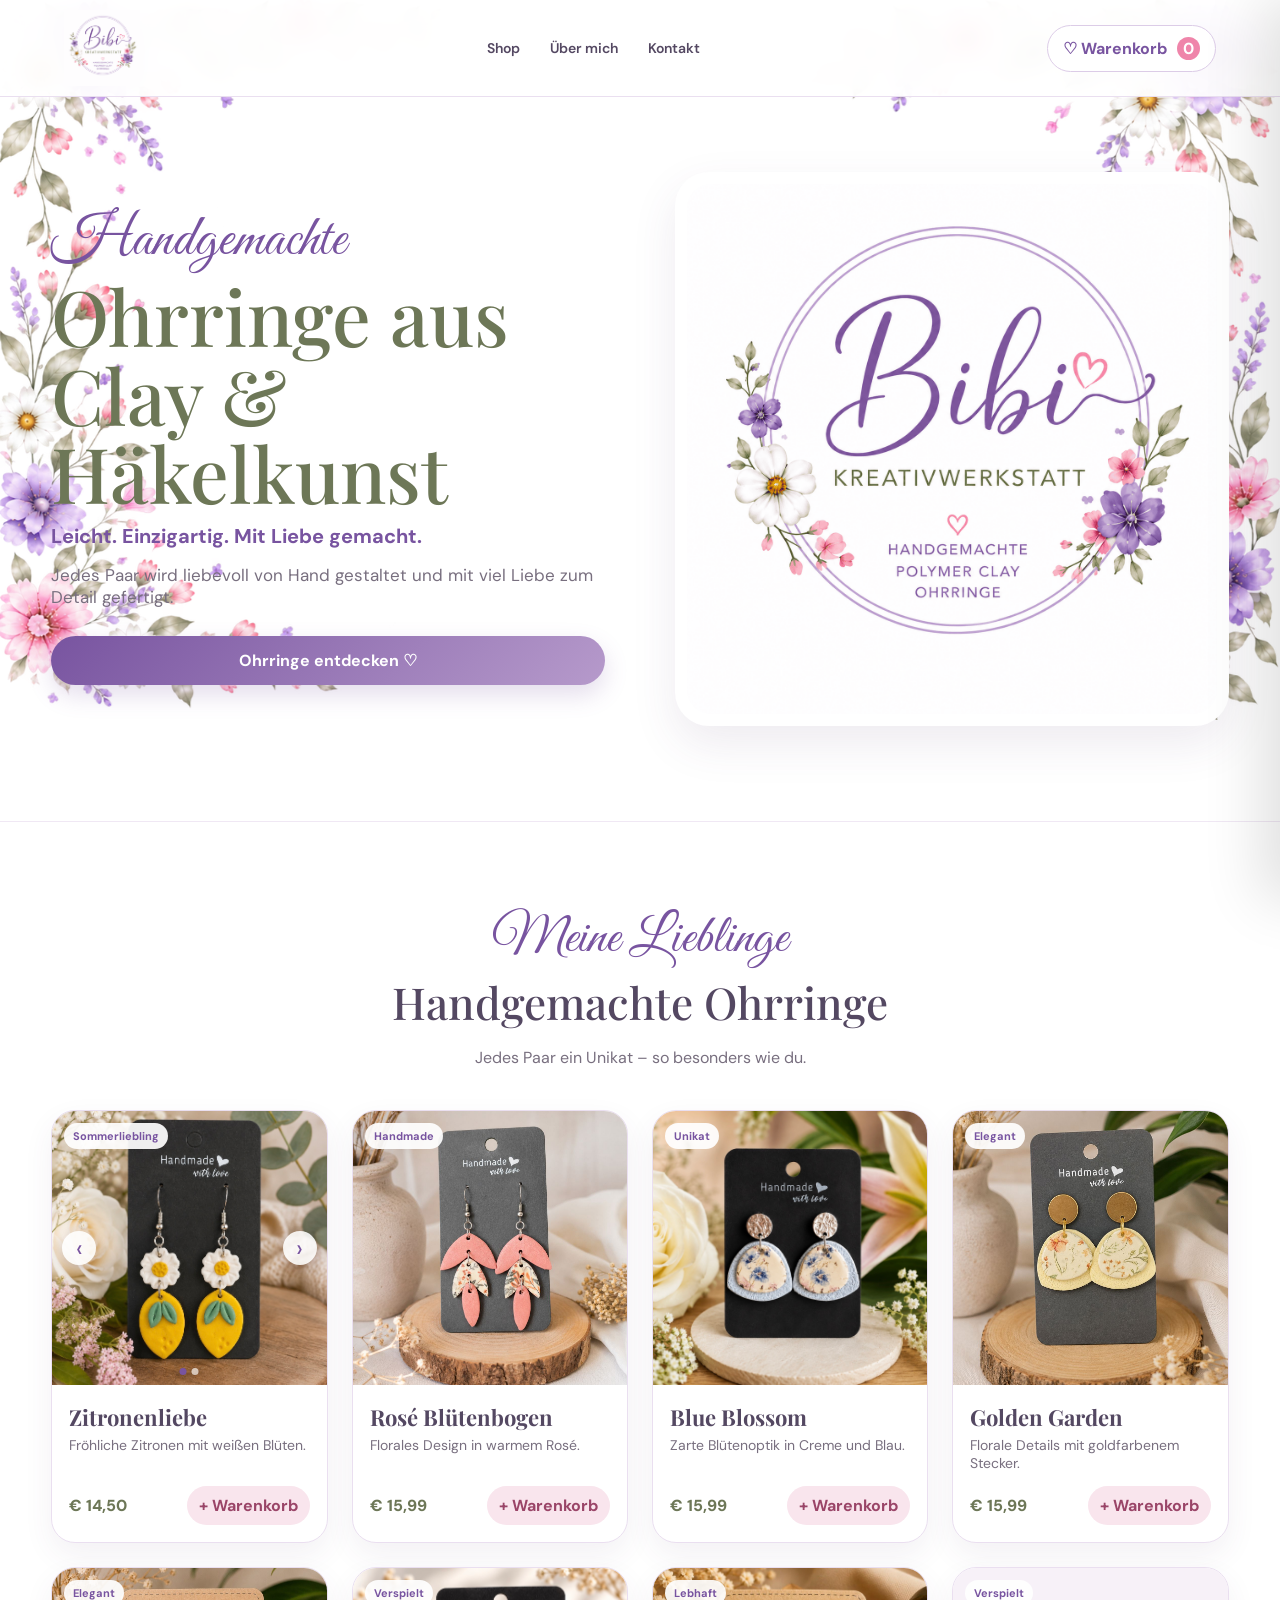
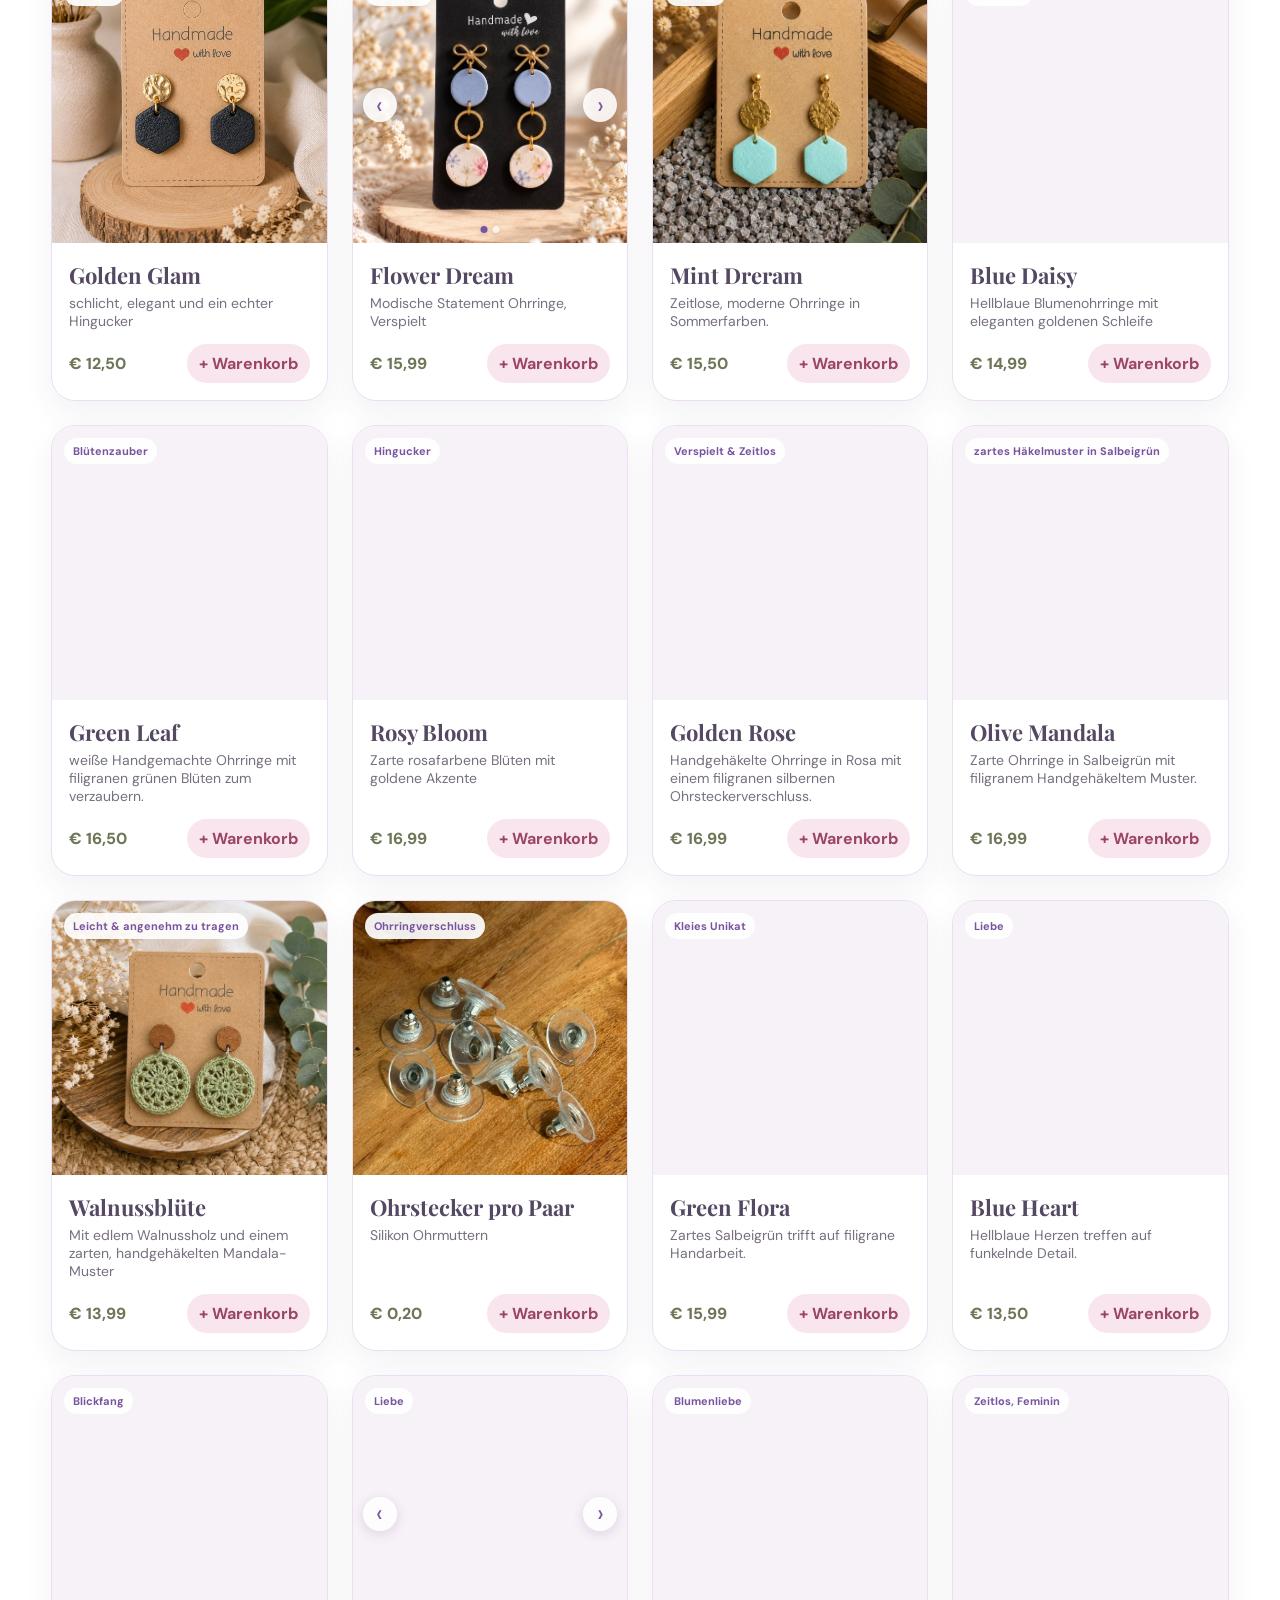
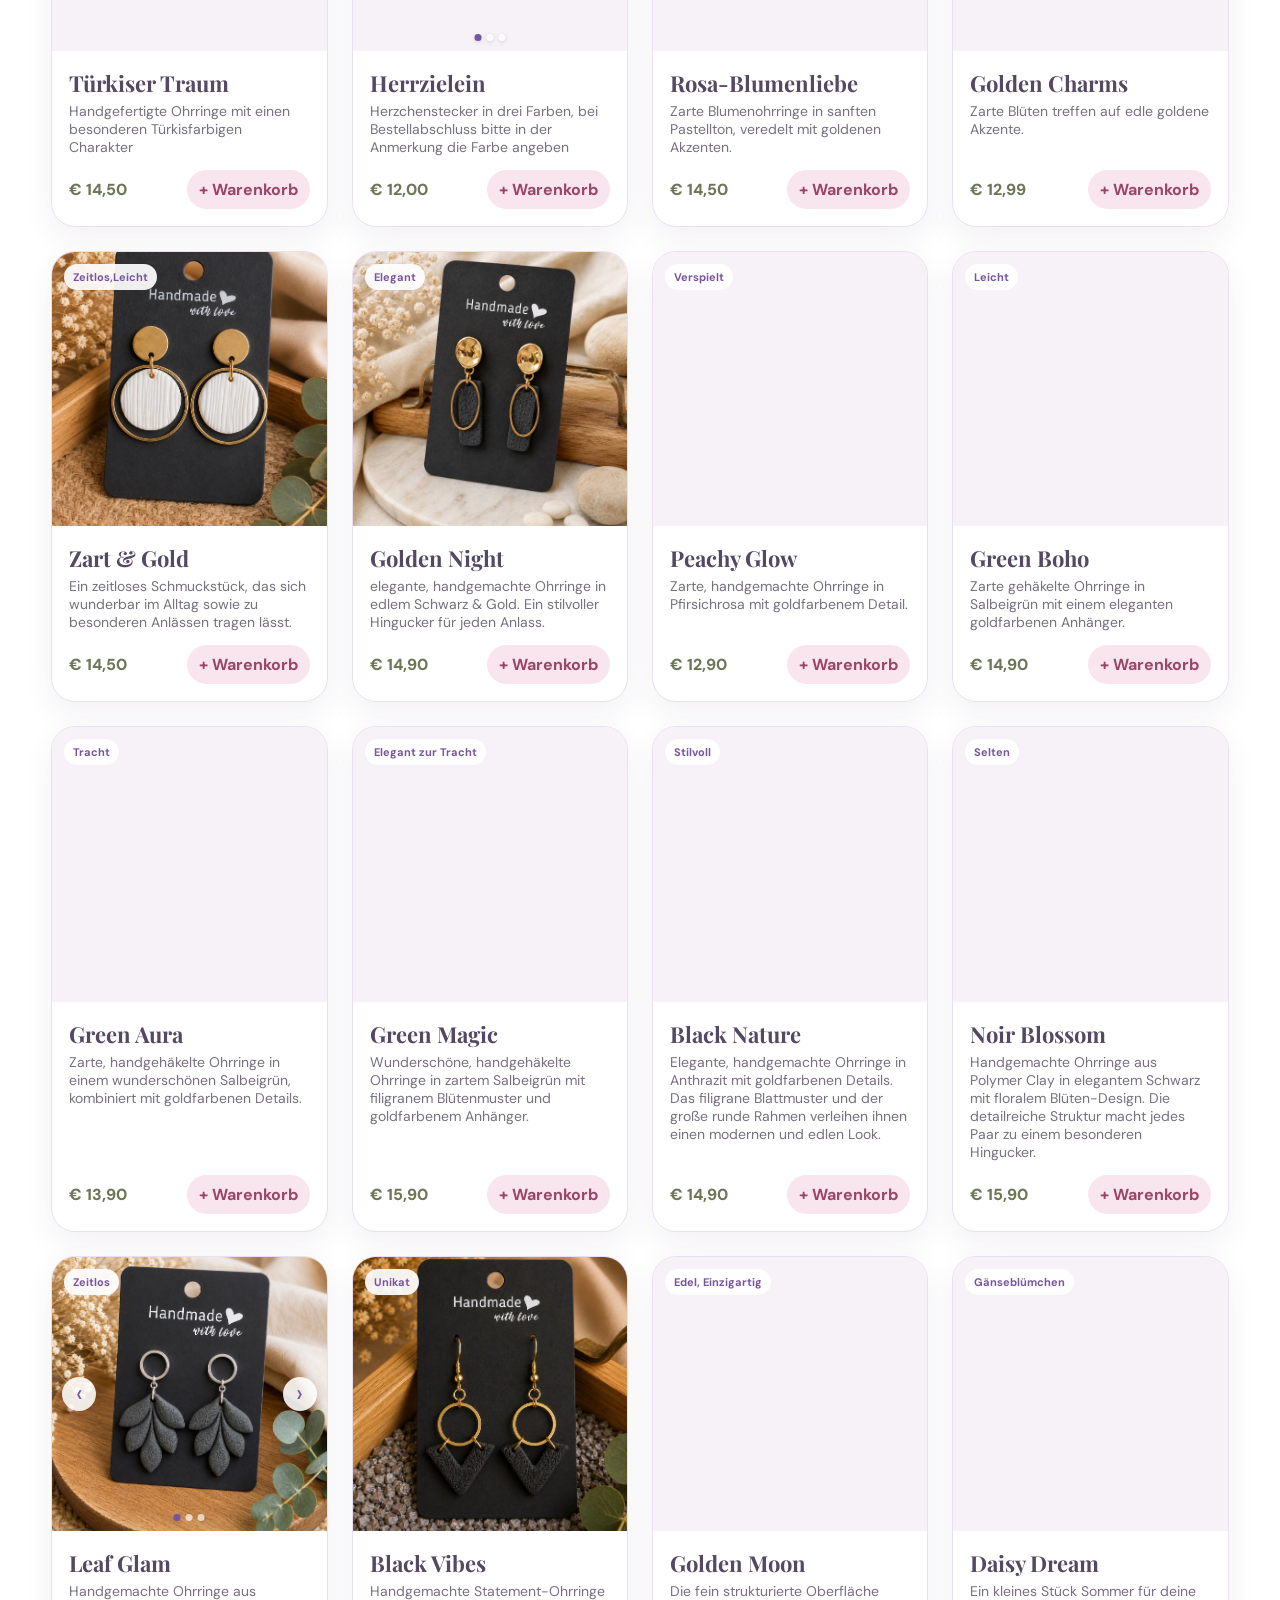
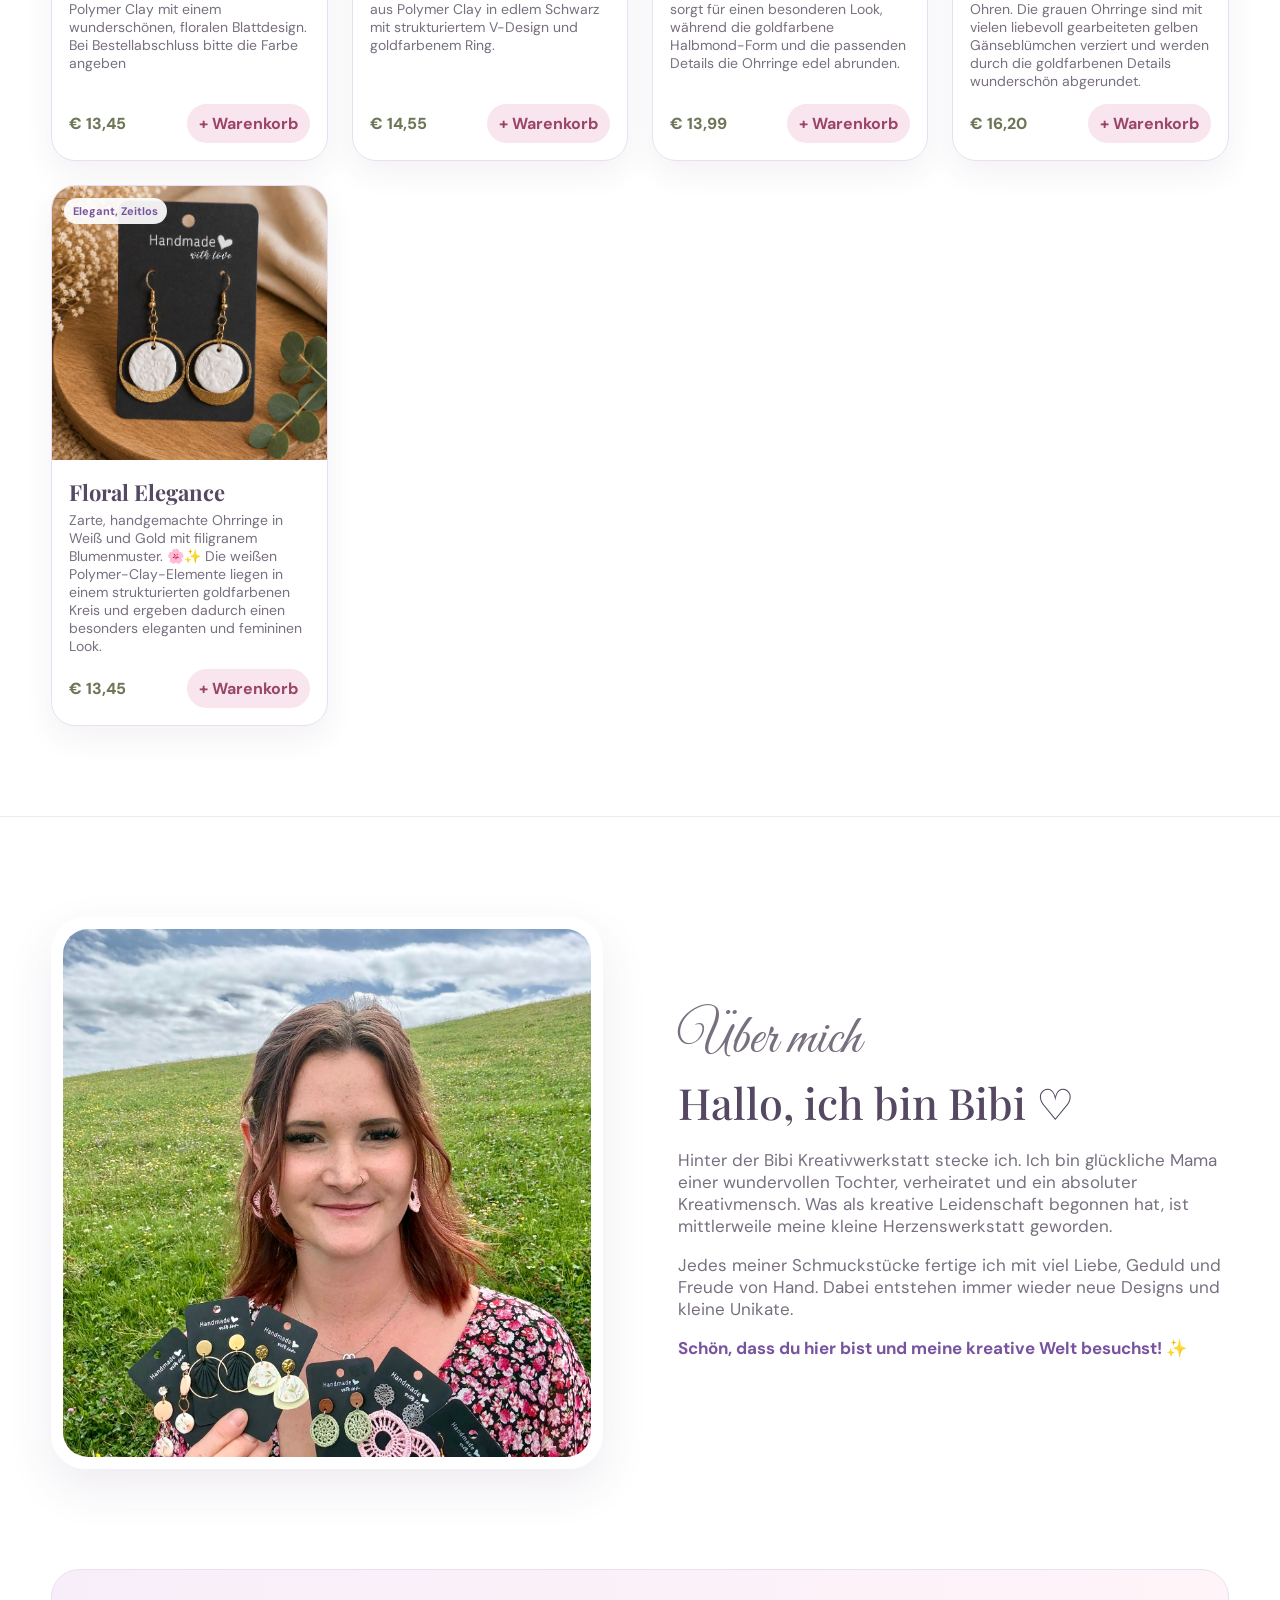
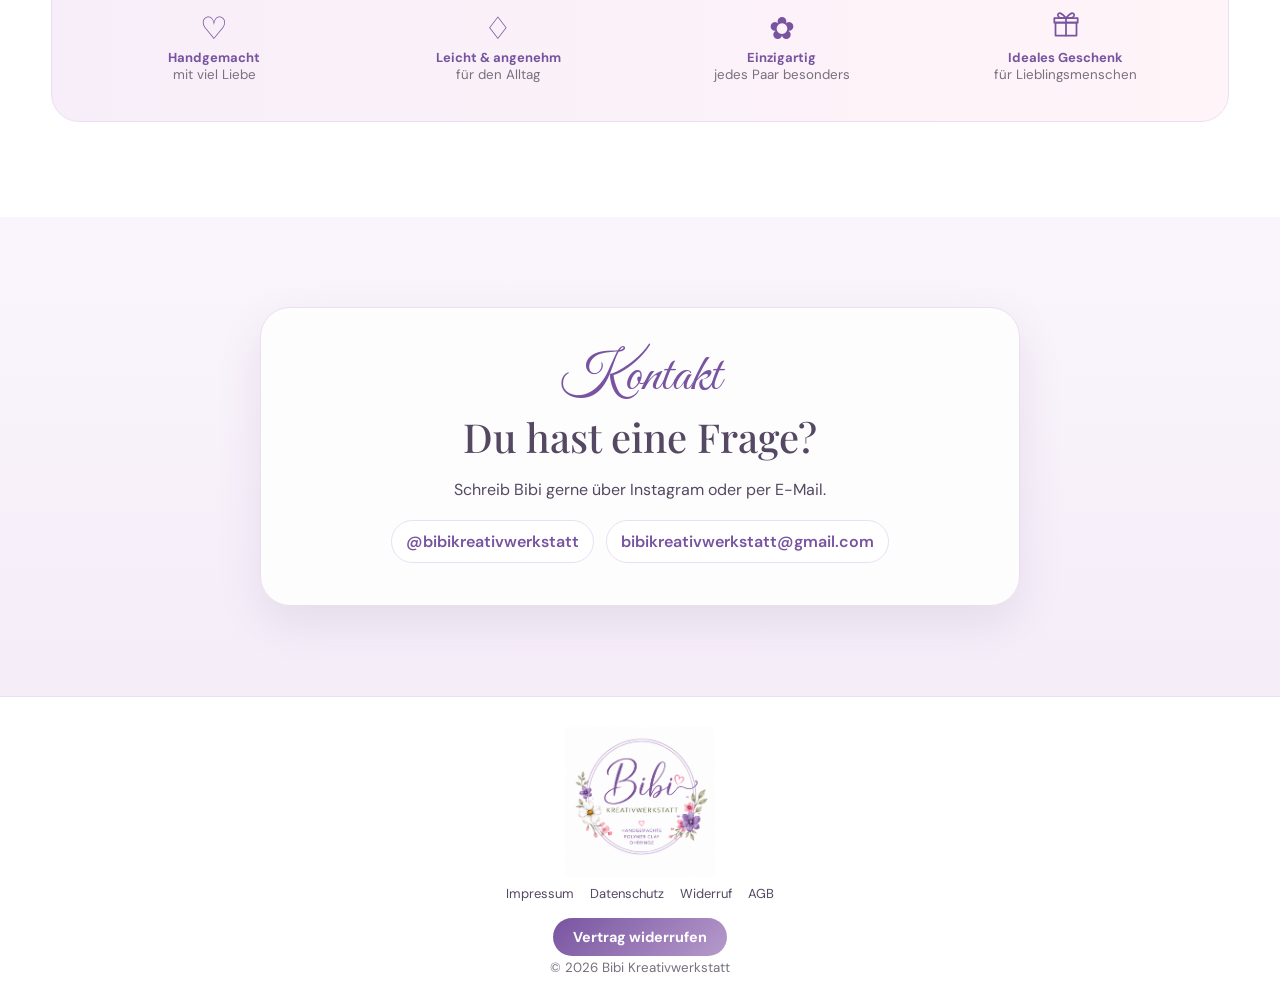
==== index.html @ 1ae2c7c3 "Update index.html" ====
<!doctype html>
<html lang="de">
<head>

<!-- Meta Pixel Code -->
<script>
!function(f,b,e,v,n,t,s)
{if(f.fbq)return;n=f.fbq=function(){n.callMethod?
n.callMethod.apply(n,arguments):n.queue.push(arguments)};
if(!f._fbq)f._fbq=n;n.push=n;n.loaded=!0;n.version='2.0';
n.queue=[];t=b.createElement(e);t.async=!0;
t.src=v;s=b.getElementsByTagName(e)[0];
s.parentNode.insertBefore(t,s)}(window, document,'script',
'https://connect.facebook.net/en_US/fbevents.js');
fbq('init', '1629470902129812');
fbq('track', 'PageView');
</script>
<noscript><img height="1" width="1" style="display:none"
src="https://www.facebook.com/tr?id=1629470902129812&ev=PageView&noscript=1"
/></noscript>
<!-- End Meta Pixel Code -->
  
  <meta charset="utf-8">
  <meta name="viewport" content="width=device-width, initial-scale=1">
<title>Handgemachte Ohrringe aus Clay & Häkelkunst | Bibi Kreativwerkstatt</title>
<meta name="description" content="Entdecke handgemachte Ohrringe aus Polymer Clay und Häkelkunst von Bibi Kreativwerkstatt. Einzigartige, liebevoll gefertigte Unikate aus Österreich.">
  <link rel="canonical" href="https://bibikreativwerkstatt.at/">
  <link rel="icon" type="image/png" href="/logo.png">
  <link rel="apple-touch-icon" href="/logo.png">
  <link rel="preconnect" href="https://fonts.googleapis.com">
  <link rel="preconnect" href="https://fonts.gstatic.com" crossorigin>
  <link href="https://fonts.googleapis.com/css2?family=DM+Sans:wght@400;500;600;700&family=Great+Vibes&family=Playfair+Display:wght@500;600&display=optional" rel="stylesheet">
  <link rel="stylesheet" href="styles.css">
</head>
<body>
<header class="header">
 <a href="#start" class="logo-link"><img src="logo.png" alt="Bibi Kreativwerkstatt Logo" width="1254" height="1254"></a>
  <nav>
    <a href="#shop">Shop</a>
    <a href="#ueber">Über mich</a>
    <a href="#kontakt">Kontakt</a>
  </nav>
  <button id="openCart" class="cart-btn">♡ Warenkorb <span id="cartCount">0</span></button>
</header>

<main>
  <section class="hero" id="start">
    <div class="hero-text">
      <p class="script" data-site="hero.script">Handgemachte</p>
      <h1 data-site-html="hero.title">Handgemachte<br>Polymer Clay Ohrringe</h1>
      <p class="lead" data-site="hero.lead">Leicht. Einzigartig. Mit Liebe gemacht.</p>
      <p class="intro" data-site="hero.intro">Jedes Paar wird liebevoll von Hand gestaltet und ist ein kleines Unikat.</p>
      <a class="button" href="#shop" data-site="hero.button_text">Ohrringe entdecken ♡</a>
    </div>
    <div class="hero-image">
   <img
  src=""
  alt="Startbild"
  data-site-img="hero.image"
  fetchpriority="high"
  decoding="async"
>
    </div>
  </section>

  <section class="shop" id="shop">
    <div class="section-title">
      <p class="script" data-site="shop.script">Meine Lieblinge</p>
      <h2 data-site="shop.title">Handgemachte Ohrringe</h2>
      <p data-site="shop.subtitle">Jedes Paar ein Unikat – so besonders wie du.</p>
    </div>
    <div id="productGrid" class="product-grid"></div>
  </section>

  <section class="about" id="ueber">
    <div class="about-image">
      <img src="/media/goldene-bluete.webp" alt="Florale Polymer Clay Ohrringe" data-site-img="about.image">
    </div>
    <div class="about-text">
      <p class="script" data-site="about.script">Über mich</p>
      <h2 data-site="about.title">Hallo, ich bin Bibi ♡</h2>
      <p data-site="about.paragraph_1">Ich gestalte in meiner Kreativwerkstatt mit viel Liebe handgemachte Ohrringe aus Polymer Clay.</p>
      <p data-site="about.paragraph_2">Jedes Design entsteht mit Herz, Sorgfalt und Freude am Detail. Kleine Unterschiede machen jedes Paar zu einem echten Einzelstück.</p>
      <p class="highlight" data-site="about.highlight">Danke, dass du meine kleine Kreativwelt unterstützt!</p>
    </div>
  </section>

  <section class="benefits" id="benefitsGrid">
    <div><span>♡</span><strong>Handgemacht</strong><small>mit viel Liebe</small></div>
    <div><span>♢</span><strong>Leicht & angenehm</strong><small>für den Alltag</small></div>
    <div><span>✿</span><strong>Einzigartig</strong><small>jedes Paar besonders</small></div>
   <div>
  <span class="gift-icon" aria-hidden="true">
    <svg viewBox="0 0 24 24">
      <path d="M3 10h18v11H3z"/>
      <path d="M2 6h20v4H2z"/>
      <path d="M12 6v15"/>
      <path d="M12 6H8.5C6.6 6 5 4.8 5 3.5S6.2 1.5 7.5 2C9.3 2.7 12 6 12 6Z"/>
      <path d="M12 6h3.5C17.4 6 19 4.8 19 3.5S17.8 1.5 16.5 2C14.7 2.7 12 6 12 6Z"/>
    </svg>
  </span>
  <strong>Ideales Geschenk</strong>
  <small>für Lieblingsmenschen</small>
</div>
  </section>

  <section class="contact" id="kontakt">
    <div class="contact-box">
      <p class="script" data-site="contact.script">Kontakt</p>
      <h2 data-site="contact.title">Du hast eine Frage?</h2>
      <p data-site="contact.text">Schreib Bibi gerne über Instagram oder per E-Mail.</p>
      <div class="contact-links">
        <a href="https://www.instagram.com/bibikreativwerkstatt/" target="_blank" data-site-link="contact.instagram_url" data-site="contact.instagram_label">@bibikreativwerkstatt</a>
        <a href="mailto:bibikreativwerkstatt@gmail.com" data-site-mail="contact.email" data-site="contact.email">bibikreativwerkstatt@gmail.com</a>
      </div>
    </div>
  </section>
</main>

<footer>
  <img src="logo.png" alt="Bibi Kreativwerkstatt" data-site-img="footer.logo" width="1254" height="1254">
  <div class="footer-links">
    <a href="impressum.html">Impressum</a>
    <a href="datenschutz.html">Datenschutz</a>
    <a href="widerruf.html">Widerruf</a>
    <a href="agb.html">AGB</a>
  </div>
  <div class="footer-withdrawal">
<button type="button" id="openWithdrawal" class="button withdrawal-button">
  Vertrag widerrufen
</button>
</div>
  <small>© <span id="year"></span> <span data-site="footer.copyright_name">Bibi Kreativwerkstatt</span></small>
</footer>

<div id="overlay" class="overlay"></div>

<aside id="cartDrawer" class="cart">
  <div class="cart-header">
    <div>
      <p class="script small-script">Deine Auswahl</p>
      <h2>Warenkorb</h2>
    </div>
    <button id="closeCart" class="close-btn">×</button>
  </div>
  <div id="cartItems" class="cart-items"></div>
 <div class="cart-footer">

 <div class="cart-summary">
  <div class="summary-row">
    <span>Zwischensumme</span>
    <strong id="cartSubtotal">€ 0,00</strong>
  </div>

  <div class="summary-row discount-summary" id="discountSummary" hidden>
    <span id="discountLabel">Rabatt</span>
    <strong id="discountAmount">− € 0,00</strong>
  </div>

  <div class="summary-row total">
    <span>Gesamt</span>
    <strong id="cartTotal">€ 0,00</strong>
  </div>
</div>

  <div class="discount-box">
    <label for="discountCode">Rabattcode</label>

    <div class="discount-row">
      <input
        type="text"
        id="discountCode"
        placeholder="z. B. BIBI10"
        autocomplete="off"
      >

      <button
        type="button"
        id="applyDiscount"
        class="discount-button"
      >
        Code einlösen
      </button>

      <button
  type="button"
  id="removeDiscount"
  class="discount-remove-button"
  hidden
>
  Entfernen
</button>
    </div>

    <p id="discountStatus" class="discount-status"></p>
  </div>

  <button id="checkoutButton" class="button full">
    Bestellung vorbereiten
  </button>

  <small>
    Die Bestellung wird direkt über die Website übermittelt.
  </small>

</div>
</aside>

<dialog id="checkoutDialog">
  <button id="closeCheckout" class="close-btn dialog-close">×</button>
  <p class="script small-script">Fast geschafft</p>
  <h2>Bestellung vorbereiten</h2>
  <form id="checkoutForm">
    <div class="form-row">
      <label>Vorname<input required name="firstName"></label>
      <label>Nachname<input required name="lastName"></label>
    </div>
    <label>E-Mail<input required type="email" name="email"></label>
    <label>Straße & Hausnummer<input required name="street"></label>
    <div class="form-row">
      <label>PLZ<input required name="zip" autocomplete="postal-code"></label>
      <label>Ort<input required name="city" autocomplete="address-level2"></label>
    </div>
    <label>Land
     <select required name="country" autocomplete="country-name">
 <option value="" selected disabled>Bitte Land auswählen</option>
<option value="Österreich">Österreich</option>
  <option value="Belgien">Belgien</option>
  <option value="Bulgarien">Bulgarien</option>
  <option value="Kroatien">Kroatien</option>
  <option value="Zypern">Zypern</option>
  <option value="Tschechien">Tschechien</option>
  <option value="Dänemark">Dänemark</option>
  <option value="Estland">Estland</option>
  <option value="Finnland">Finnland</option>
  <option value="Frankreich">Frankreich</option>
  <option value="Deutschland">Deutschland</option>
  <option value="Griechenland">Griechenland</option>
  <option value="Ungarn">Ungarn</option>
  <option value="Irland">Irland</option>
  <option value="Italien">Italien</option>
  <option value="Lettland">Lettland</option>
  <option value="Litauen">Litauen</option>
  <option value="Luxemburg">Luxemburg</option>
  <option value="Malta">Malta</option>
  <option value="Niederlande">Niederlande</option>
  <option value="Polen">Polen</option>
  <option value="Portugal">Portugal</option>
  <option value="Rumänien">Rumänien</option>
  <option value="Slowakei">Slowakei</option>
  <option value="Slowenien">Slowenien</option>
  <option value="Spanien">Spanien</option>
  <option value="Schweden">Schweden</option>
</select>
    </label>

    
    <div id="shippingOptions" class="shipping-options">
  <p class="shipping-options-title">Versandart</p>
  <div id="shippingOptionsList"></div>
</div>

<label>Anmerkung<textarea name="note" rows="3"></textarea></label>
   
    <p id="checkoutStatus" class="checkout-status" aria-live="polite"></p>

<label class="checkout-consent">
  <input type="checkbox" id="agbConsent" required>
  <span>
    Ich habe die
    <a href="agb.html" target="_blank">AGB</a>
    und die
    <a href="widerruf.html" target="_blank">Widerrufsbelehrung</a>
    gelesen und akzeptiere sie.
  </span>
</label>
    
<button class="button full" type="submit" id="submitOrderButton">Zahlungspflichtig bestellen</button>
  </form>
</dialog>

<dialog id="successDialog">
  <div class="success-box">
    <div class="success-heart">♡</div>
    <p class="script small-script">Vielen Dank</p>
    <h2>Bestellung wurde übermittelt</h2>
    <p>Deine Bestellung ist bei Bibi Kreativwerkstatt eingegangen.</p>
    <p>Bestellnummer: <span id="successOrderNumber"></span></p>
    <button class="button full" id="closeSuccess">Schließen</button>
  </div>
</dialog>
  <dialog id="withdrawalDialog">
  <button
    type="button"
    id="closeWithdrawal"
    class="close-btn dialog-close"
    aria-label="Widerrufsformular schließen"
  >
    ×
  </button>

  <p class="script small-script">Widerruf</p>
  <h2>Vertrag widerrufen</h2>

  <p>
    Hier kannst du uns deinen Widerruf direkt online übermitteln.
  </p>

  <form id="withdrawalForm">

    <label>
      Vor- und Nachname
      <input
        type="text"
        name="name"
        required
        autocomplete="name"
      >
    </label>

    <label>
      E-Mail-Adresse
      <input
        type="email"
        name="email"
        required
        autocomplete="email"
      >
    </label>

    <label>
      Bestellnummer
      <input
        type="text"
        name="orderNumber"
        placeholder="z. B. BIBI-20260819-1234"
      >
    </label>

    <label>
      Bestellte Ware
      <textarea
        name="products"
        rows="3"
        required
        placeholder="Welche Artikel möchtest du widerrufen?"
      ></textarea>
    </label>

    <label>
      Bestellt am
      <input
        type="date"
        name="orderedAt"
      >
    </label>

    <label>
      Ware erhalten am
      <input
        type="date"
        name="receivedAt"
      >
    </label>

    <p class="checkout-status" id="withdrawalStatus" aria-live="polite"></p>

    <button
      class="button full"
      type="submit"
      id="submitWithdrawal"
    >
      Widerruf absenden
    </button>

  </form>
</dialog>

<dialog id="withdrawalSuccessDialog">
  <div class="success-box">
    <div class="success-heart">♡</div>
    <p class="script small-script">Vielen Dank</p>

    <h2>Widerruf wurde abgeschickt</h2>

    <p>
      Dein Widerruf wurde erfolgreich übermittelt.
    </p>

    <p>
      Du erhältst zusätzlich eine Bestätigung per E-Mail.
    </p>

    <button
      class="button full"
      id="closeWithdrawalSuccess"
      type="button"
    >
      Schließen
    </button>
  </div>
</dialog>
  


<!-- Cloudflare Web Analytics --><script type='module' src='https://static.cloudflareinsights.com/beacon.min.js' data-cf-beacon='{"token": "a48ab9f5b336411590cb952515f2a17b"}'></script><!-- End Cloudflare Web Analytics -->

<!-- Große Produktbild-Ansicht -->
<div id="imageLightbox" class="image-lightbox" hidden>
  <button
    type="button"
    id="closeImageLightbox"
    class="image-lightbox-close"
    aria-label="Bild schließen"
  >
    ×
  </button>

  <button
    type="button"
    id="lightboxPrev"
    class="image-lightbox-arrow image-lightbox-prev"
    aria-label="Vorheriges Bild"
    hidden
  >
    ‹
  </button>

  <img
    id="imageLightboxPhoto"
    src=""
    alt=""
  >

  <button
    type="button"
    id="lightboxNext"
    class="image-lightbox-arrow image-lightbox-next"
    aria-label="Nächstes Bild"
    hidden
  >
    ›
  </button>
</div>

<script src="script.js"></script>
  
</body>
</html>
---- styles.css ----
:root{
  --purple:#7854a0;
  --purple-soft:#b69acb;
  --pink:#ef85aa;
  --pink-soft:#f9e5ed;
  --green:#6d7757;
  --text:#544862;
  --muted:#786f7f;
  --line:#eadff0;
  --white:#ffffff;
  --shadow:0 18px 45px rgba(89,63,107,.10);
}
*{box-sizing:border-box}
html{scroll-behavior:smooth}
body{
  margin:0;
  font-family:"DM Sans",sans-serif;
  color:var(--text);
  background:
    radial-gradient(circle at 10% 10%,rgba(241,205,220,.24),transparent 24%),
    radial-gradient(circle at 90% 30%,rgba(210,193,226,.22),transparent 25%),
    #fffdfd;
}
img{max-width:100%;display:block}
a{text-decoration:none;color:inherit}
button,input,textarea{font:inherit}
button{cursor:pointer}
.header{
  position:sticky;top:0;z-index:20;
  display:grid;grid-template-columns:auto 1fr auto;align-items:center;
  gap:35px;padding:10px clamp(18px,5vw,70px);
  min-height:96px;background:rgba(255,255,255,.94);
  backdrop-filter:blur(12px);border-bottom:1px solid var(--line)
}
.logo-link img{height:76px;width:auto}
nav{display:flex;justify-content:center;gap:30px;font-weight:600;font-size:14px}
nav a:hover{color:var(--purple)}
.cart-btn{
  border:1px solid #dccce7;background:white;color:var(--purple);
  border-radius:999px;padding:11px 15px;font-weight:700
}
.cart-btn span{
  display:inline-grid;place-items:center;min-width:23px;height:23px;
  margin-left:6px;padding:0 5px;border-radius:20px;background:var(--pink);color:white
}
.hero{
  width:min(1320px,92%);
  margin:0 auto;
  padding:75px 0 95px;
  display:grid;grid-template-columns:1fr 1fr;
  gap:70px;align-items:center
}
.hero-text{
  padding:30px 0;
  min-height:430px;
  display:flex;
  flex-direction:column;
  justify-content:center;
}
.script{
  margin:0 0 6px;
  font-family:"Great Vibes",cursive;
  font-size:58px;line-height:1;color:var(--purple)
}
h1,h2{font-family:"Playfair Display",serif;font-weight:500}
.hero h1{
  margin:0 0 12px;font-size:clamp(48px,6vw,78px);
  line-height:1.02;color:var(--green)
}
.lead{font-size:20px;color:var(--purple);font-weight:700;margin:0 0 15px}
.intro{font-size:17px;color:var(--muted);max-width:560px;margin:0 0 28px}
.button{
  display:inline-flex;align-items:center;justify-content:center;
  border:0;border-radius:999px;padding:14px 22px;
  background:linear-gradient(135deg,var(--purple),var(--purple-soft));
  color:white;font-weight:700;box-shadow:0 10px 24px rgba(120,84,160,.20)
}
.hero-image{
  border-radius:34px;padding:12px;background:white;box-shadow:var(--shadow)
}
.hero-image img{width:100%;aspect-ratio:1/1;object-fit:cover;border-radius:25px}
.shop{
  padding:90px 4%;
  background:rgba(255,255,255,.80);
  border-top:1px solid rgba(234,223,240,.7);
  border-bottom:1px solid rgba(234,223,240,.7)
}
.section-title{text-align:center;max-width:700px;margin:0 auto 42px}
.section-title .script{font-size:54px}
.section-title h2{font-size:44px;margin:0 0 8px}
.section-title p:last-child{color:var(--muted)}
.product-grid{
  width:min(1280px,100%);margin:auto;
  display:grid;grid-template-columns:repeat(4,minmax(0,1fr));gap:24px
}
.product-card{
  min-width:0;
  background:white;
  border:1px solid var(--line);
  border-radius:24px;
  overflow:hidden;
  box-shadow:0 12px 30px rgba(80,57,95,.07);

  display:flex;
  flex-direction:column;
  height:100%;
}
.product-img{position:relative;aspect-ratio:1/1;overflow:hidden;background:#f7f1f8}
.product-img img{width:100%;height:100%;object-fit:cover}
.badge{
  position:absolute;top:12px;left:12px;
  background:rgba(255,255,255,.92);border-radius:999px;padding:6px 9px;
  font-size:11px;font-weight:700;color:var(--purple)
}
.product-body{
  padding:17px;
  display:flex;
  flex-direction:column;
  flex:1;
}
.product-body h3{font-family:"Playfair Display",serif;font-size:22px;margin:0 0 4px}
.product-body p{font-size:14px;color:var(--muted);margin:0 0 14px}
.product-bottom{
  display:flex;
  align-items:center;
  justify-content:space-between;
  gap:10px;
  margin-top:auto;
}
.price{font-weight:800;color:var(--green)}
.add{
  border:0;border-radius:999px;padding:9px 12px;background:var(--pink-soft);
  color:#9a4568;font-weight:700;white-space:nowrap
}
.about{
  width:min(1200px,92%);margin:auto;padding:100px 0;
  display:grid;grid-template-columns:1fr 1fr;gap:75px;align-items:center
}
.about-image{padding:12px;border-radius:34px;background:white;box-shadow:var(--shadow)}
.about-image img{border-radius:25px;width:100%;aspect-ratio:1/1;object-fit:cover}
.about-text .script{font-size:56px}
.about-text h2{font-size:43px;margin:0 0 18px}
.about-text p{font-size:17px;color:var(--muted)}
.about-text .highlight{color:var(--purple);font-weight:700}
.benefits{
  width:min(1200px,92%);margin:0 auto 95px;padding:28px;
  display:grid;grid-template-columns:repeat(4,1fr);gap:16px;
  border-radius:28px;background:linear-gradient(90deg,#f7eef9,#fff4f8);
  border:1px solid var(--line)
}
.benefits div{text-align:center;padding:10px}
.benefits span,.benefits strong,.benefits small{display:block}
.benefits span{font-size:31px;color:var(--purple)}
.benefits strong{font-size:13px;color:var(--purple)}
.benefits small{color:var(--muted)}
.contact{
  padding:90px 20px;
  background:linear-gradient(180deg,#faf5fc,#f5edf8)
}
.contact-box{
  width:min(760px,100%);margin:auto;text-align:center;
  background:rgba(255,255,255,.88);border:1px solid var(--line);
  border-radius:30px;padding:42px;box-shadow:var(--shadow)
}
.contact-box .script{font-size:54px}
.contact-box h2{font-size:40px;margin:0 0 10px}
.contact-links{display:flex;justify-content:center;gap:12px;flex-wrap:wrap;margin-top:20px}
.contact-links a{
  background:white;border:1px solid var(--line);border-radius:999px;
  padding:10px 14px;color:var(--purple);font-weight:600
}
footer{text-align:center;padding:30px 20px;background:white;border-top:1px solid var(--line)}
footer img{width:150px;height:auto;margin:0 auto 8px}
.footer-links{display:flex;justify-content:center;gap:16px;flex-wrap:wrap;font-size:13px;margin:8px 0}
footer small{color:var(--muted)}
.overlay{
  position:fixed;inset:0;z-index:30;background:rgba(50,40,58,.42);
  opacity:0;pointer-events:none;transition:.25s
}
.overlay.open{opacity:1;pointer-events:auto}
.cart{
  position:fixed;right:0;top:0;bottom:0;z-index:40;
  width:min(440px,94vw);background:white;display:flex;flex-direction:column;
  transform:translateX(100%);transition:.3s;box-shadow:-20px 0 55px rgba(0,0,0,.12)
}
.cart.open{transform:translateX(0)}
.cart-header{display:flex;align-items:center;justify-content:space-between;padding:22px;border-bottom:1px solid var(--line)}
.small-script{font-size:34px}
.cart-header h2{font-size:30px;margin:0}
.close-btn{border:0;background:#f3edf6;color:var(--purple);width:40px;height:40px;border-radius:50%;font-size:25px}
.cart-items{flex:1;overflow:auto;padding:15px 22px}
.cart-empty{text-align:center;color:var(--muted);padding:50px 10px}
.cart-item{display:grid;grid-template-columns:70px 1fr auto;gap:12px;align-items:center;padding:12px 0;border-bottom:1px solid var(--line)}
.cart-item img{width:70px;height:70px;object-fit:cover;border-radius:12px}
.cart-item h4{margin:0;font-size:14px}
.cart-item small{color:var(--muted)}
.remove{border:0;background:transparent;color:var(--pink);font-size:22px}
.cart-footer{padding:19px 22px;border-top:1px solid var(--line)}
.total{display:flex;justify-content:space-between;margin-bottom:13px;font-size:19px}
.full{width:100%}
.cart-footer small{display:block;margin-top:9px;color:var(--muted);font-size:11px}
dialog{width:min(600px,92vw);border:0;border-radius:28px;padding:28px;box-shadow:var(--shadow)}
dialog::backdrop{background:rgba(50,40,58,.48)}
.dialog-close{float:right}
dialog h2{font-size:34px}
form{display:grid;gap:13px}
.form-row{display:grid;grid-template-columns:1fr 1fr;gap:12px}
label{font-size:13px;font-weight:700}
input,textarea{width:100%;margin-top:6px;padding:12px;border:1px solid var(--line);border-radius:12px;background:#fffdfd;color:var(--text)}

@media(max-width:1000px){
  nav{display:none}
  .hero{grid-template-columns:1fr;gap:35px}
  .hero-text{text-align:center}
  .intro{margin-left:auto;margin-right:auto}
  .hero-image{width:min(650px,100%);margin:auto}
  .product-grid{grid-template-columns:repeat(2,minmax(0,1fr))}
  .about{grid-template-columns:1fr;gap:40px}
  .about-image{width:min(650px,100%);margin:auto}
}
@media(max-width:620px){
  .header{grid-template-columns:auto 1fr;min-height:82px;padding:8px 13px}
  .logo-link img{height:64px}
  .cart-btn{justify-self:end}
  .hero{padding:45px 0 65px}
  .hero-text{
  min-height:0;
}
  .script{font-size:47px}
  .hero h1{font-size:48px}

  .product-grid{
    grid-template-columns:repeat(2,minmax(0,1fr));
    gap:12px;
  }

.product-card{
  display:flex;
  flex-direction:column;
  height:100%;
}

.product-card .product-body{
  display:flex;
  flex-direction:column;
  flex:1;
}

.product-bottom{
  margin-top:auto;
  flex-direction:column;
  align-items:stretch;
  gap:8px;
}

.add{
  width:100%;
  padding:8px 6px;
  font-size:12px;
  text-align:center;
}
  
  .gallery-arrow {
  width: 28px;
  height: 28px;
  font-size: 21px;
}

.gallery-prev {
  left: 6px;
}

.gallery-next {
  right: 6px;
}

.gallery-dots {
  bottom: 6px;
}

.gallery-dot {
  width: 6px;
  height: 6px;
}

  .shop{padding:70px 18px}
  .section-title h2{font-size:36px}
  .about{padding:70px 0}
  .about-text h2{font-size:36px}
  .benefits{grid-template-columns:1fr 1fr;padding:18px;margin-bottom:70px}
  .contact{padding:70px 16px}
  .contact-box{padding:30px 18px}
  .form-row{grid-template-columns:1fr}
}
.product-card.sold-out .product-img img{opacity:.55;filter:grayscale(.25)}
.add.disabled{background:#eee8ef;color:#8b818e;cursor:not-allowed}
.load-error{grid-column:1/-1;padding:28px;text-align:center;border:1px solid var(--line);border-radius:20px;background:#fff;color:var(--muted)}

select{width:100%;margin-top:6px;padding:12px;border:1px solid var(--line);border-radius:12px;background:#fffdfd;color:var(--text)}
.checkout-status{min-height:22px;margin:0;font-size:13px;color:var(--muted)}
.checkout-status.error{color:#a33f55}
.success-box{text-align:center}
.success-heart{font-size:46px;color:var(--pink)}

.checkout-legal {
  margin: 16px 0;
  padding: 14px 16px;
  border-radius: 14px;
  background: rgba(255, 255, 255, 0.75);
  font-size: 0.92rem;
  line-height: 1.6;
}

.checkout-legal a {
  font-weight: 600;
  text-decoration: underline;
  text-underline-offset: 2px;
}
.checkout-consent {
  display: flex;
  align-items: flex-start;
  gap: 10px;
  margin: 14px 0 18px;
  padding: 14px 16px;
  border: 1px solid var(--line);
  border-radius: 14px;
  background: #fffdfd;
  font-size: 0.88rem;
  line-height: 1.5;
  cursor: pointer;
}

.checkout-consent input[type="checkbox"] {
  width: 18px;
  height: 18px;
  margin: 2px 0 0;
  flex: 0 0 18px;
  accent-color: var(--pink);
  cursor: pointer;
}

.checkout-consent span {
  flex: 1;
}

.checkout-consent a {
  color: inherit;
  font-weight: 600;
  text-decoration: underline;
  text-underline-offset: 2px;
}
.footer-withdrawal {
  margin-top: 18px;
  text-align: center;
}

.withdrawal-button {
  padding: 10px 22px;
  font-size: 0.9rem;
}
.footer-withdrawal {
  margin-top: 16px;
  text-align: center;
}

.withdrawal-button {
  padding: 10px 20px;
  border-radius: 999px;
  font-size: 0.9rem;
  box-shadow: none;
}
.gift-icon {
  display: flex;
  align-items: center;
  justify-content: center;
}

.gift-icon svg {
  width: 28px;
  height: 28px;
  fill: none;
  stroke: currentColor;
  stroke-width: 1.5;
  stroke-linecap: round;
  stroke-linejoin: round;
}


/* Rabattcode im Warenkorb */
.discount-box {
  margin: 16px 0;
  padding: 14px;
  border: 1px solid var(--line);
  border-radius: 14px;
  background: #fffdfd;
}

.discount-box label {
  display: block;
  margin-bottom: 8px;
  font-size: 0.9rem;
  font-weight: 600;
}

.discount-row {
  display: flex;
  gap: 8px;
  align-items: stretch;
}

.discount-row input {
  flex: 1;
  min-width: 0;
  margin: 0;
  padding: 11px 12px;
  border: 1px solid var(--line);
  border-radius: 10px;
  font: inherit;
  text-transform: uppercase;
}

.discount-button {
  border: 1px solid var(--pink);
  border-radius: 999px;
  padding: 0 18px;
  background: transparent;
  color: var(--pink);
  font: inherit;
  font-size: 0.9rem;
  font-weight: 600;
  cursor: pointer;
  transition: 0.2s ease;
}

.discount-button:hover {
  opacity: 0.9;
}

.discount-status {
  min-height: 18px;
  margin: 7px 0 0;
  font-size: 0.82rem;
  line-height: 1.4;
}

.discount-status.success {
  color: #4f7a5a;
}

.discount-status.error {
  color: #a33f55;
}
/* Warenkorb – Zusammenfassung */
.cart-summary {
  margin-bottom: 14px;
}

.summary-row {
  display: flex;
  justify-content: space-between;
  align-items: center;
  gap: 12px;
  padding: 6px 0;
  font-size: 0.9rem;
}

.summary-row strong {
  font-weight: 600;
}

.discount-summary {
  color: #7650a3;
}

.summary-row.total {
  margin-top: 5px;
  padding-top: 10px;
  border-top: 1px solid var(--line);
  font-size: 1rem;
}

/* Button „Code einlösen“ */
.discount-button {
  background: #7650a3;
  color: #fff;
  border: 1px solid #7650a3;
}

.discount-button:hover {
  background: #68458f;
  border-color: #68458f;
}
[hidden] {
  display: none !important;
}
/* Rabattcode entfernen */
.discount-remove-button {
  background: transparent;
  color: #7650a3;
  border: 1px solid #7650a3;
  border-radius: 10px;
  padding: 0 12px;
  font: inherit;
  font-weight: 600;
  cursor: pointer;
}

.discount-remove-button:hover {
  background: #f4eef9;
}

.discount-remove-button[hidden] {
  display: none !important;
}
/* Blumen wirklich hinter der gesamten Homepage */
html {
  background: #fff;
}

body {
  position: relative;
  isolation: isolate;
  background: transparent;
}

body::before {
  content: "";
  position: fixed;
  inset: 0;
  background-image: url("/media/blumen-hintergrund.png");
  background-repeat: no-repeat;
  background-position: top center;
  background-size: 100% auto;
  opacity: 1.00;
  pointer-events: none;

  /* hinter dem gesamten Seiteninhalt */
  z-index: -1;
}
@media (max-width: 768px) {
  body::before {
    position: absolute;
    background-image: url("/media/blumen-hintergrund-mobil.png");
    background-size: 100% auto;
    background-position: top center;
    background-repeat: no-repeat;
    opacity: 0.25;
  }
}
/* Produktbilder-Galerie */
.product-gallery {
  position: relative;
}

.gallery-arrow {
  position: absolute;
  top: 50%;
  transform: translateY(-50%);
  z-index: 3;

  width: 34px;
  height: 34px;
  padding: 0;

  display: flex;
  align-items: center;
  justify-content: center;

  border: 0;
  border-radius: 50%;
  background: rgba(255,255,255,.88);
  color: var(--purple);

  font-size: 25px;
  line-height: 1;

  box-shadow: 0 3px 12px rgba(80,57,95,.15);
}

.gallery-prev {
  left: 10px;
}

.gallery-next {
  right: 10px;
}

.gallery-dots {
  position: absolute;
  left: 50%;
  bottom: 10px;
  transform: translateX(-50%);

  display: flex;
  gap: 5px;
  z-index: 3;
}

.gallery-dot {
  width: 7px;
  height: 7px;
  border-radius: 50%;
  background: rgba(255,255,255,.65);
  box-shadow: 0 1px 4px rgba(0,0,0,.15);
}

.gallery-dot.active {
  background: var(--purple);
}
/* Große Produktbild-Ansicht */
.image-lightbox {
  position: fixed;
  inset: 0;
  z-index: 1000;
  background: rgba(45, 35, 52, 0.88);

  display: flex;
  align-items: center;
  justify-content: center;

  padding: 24px;
}

.image-lightbox[hidden] {
  display: none;
}

.image-lightbox img {
  max-width: 92vw;
  max-height: 90vh;
  width: auto;
  height: auto;
  object-fit: contain;

  border-radius: 20px;
  box-shadow: 0 20px 60px rgba(0,0,0,.28);
}

.image-lightbox-close {
  position: absolute;
  top: 20px;
  right: 24px;
  z-index: 1001;

  width: 44px;
  height: 44px;

  border: 0;
  border-radius: 50%;
  background: rgba(255,255,255,.92);
  color: var(--purple);

  font-size: 28px;
  line-height: 1;
}
/* Pfeile in der großen Produktbild-Ansicht */
.image-lightbox-arrow {
  position: fixed;
  top: 50%;
  transform: translateY(-50%);
  z-index: 1002;

  width: 48px;
  height: 48px;
  padding: 0;

  display: flex;
  align-items: center;
  justify-content: center;

  border: 1px solid rgba(255,255,255,.35);
  border-radius: 50%;

  background: rgba(255,255,255,.92);
  color: var(--purple);

  font-size: 32px;
  font-family: Arial, sans-serif;
  line-height: 1;

  box-shadow: 0 5px 18px rgba(0,0,0,.18);
  cursor: pointer;
}

.image-lightbox-prev {
  left: calc(50% - 500px);
}

.image-lightbox-next {
  right: calc(50% - 500px);
}
@media (max-width: 768px) {
  .image-lightbox-arrow {
    width: 36px;
    height: 36px;
    background: rgba(255,255,255,.45);
    border: 1px solid rgba(255,255,255,.25);
    box-shadow: none;
    font-size: 26px;
    color: var(--purple);
  }

  .image-lightbox-prev {
    left: 8px;
  }

  .image-lightbox-next {
    right: 8px;
  }
}
.shipping-options {
  display: grid;
  gap: 8px;
  margin-top: 12px;
  margin-bottom: 18px;
}

.shipping-options-title {
  margin: 0 0 6px;
  font-size: 13px;
  font-weight: 700;
}

#shippingOptionsList {
  display: grid;
  gap: 7px;
  padding-left: 6px;
}

#shippingOptionsList > div,
#shippingOptionsList label {
  display: flex;
  align-items: center;
  gap: 7px;
  margin: 0;
  padding: 2px 0 2px 12px;
  border: 0;
  background: transparent;
  font-size: 12px;
  font-weight: 500;
}

#shippingOptionsList label {
  cursor: pointer;
}

#shippingOptionsList input[type="checkbox"],
#shippingOptionsList input[type="radio"] {
  width: 10px;
  height: 10px;
  margin: 0;
  flex: 0 0 10px;
  appearance: none;
  border: 1px solid var(--purple);
  border-radius: 2px;
  background: white;
  transform: scale(0.55);
  cursor: pointer;
}

#shippingOptionsList input[type="checkbox"]:checked,
#shippingOptionsList input[type="radio"]:checked {
  background: var(--purple);
  box-shadow: inset 0 0 0 3px white;
}
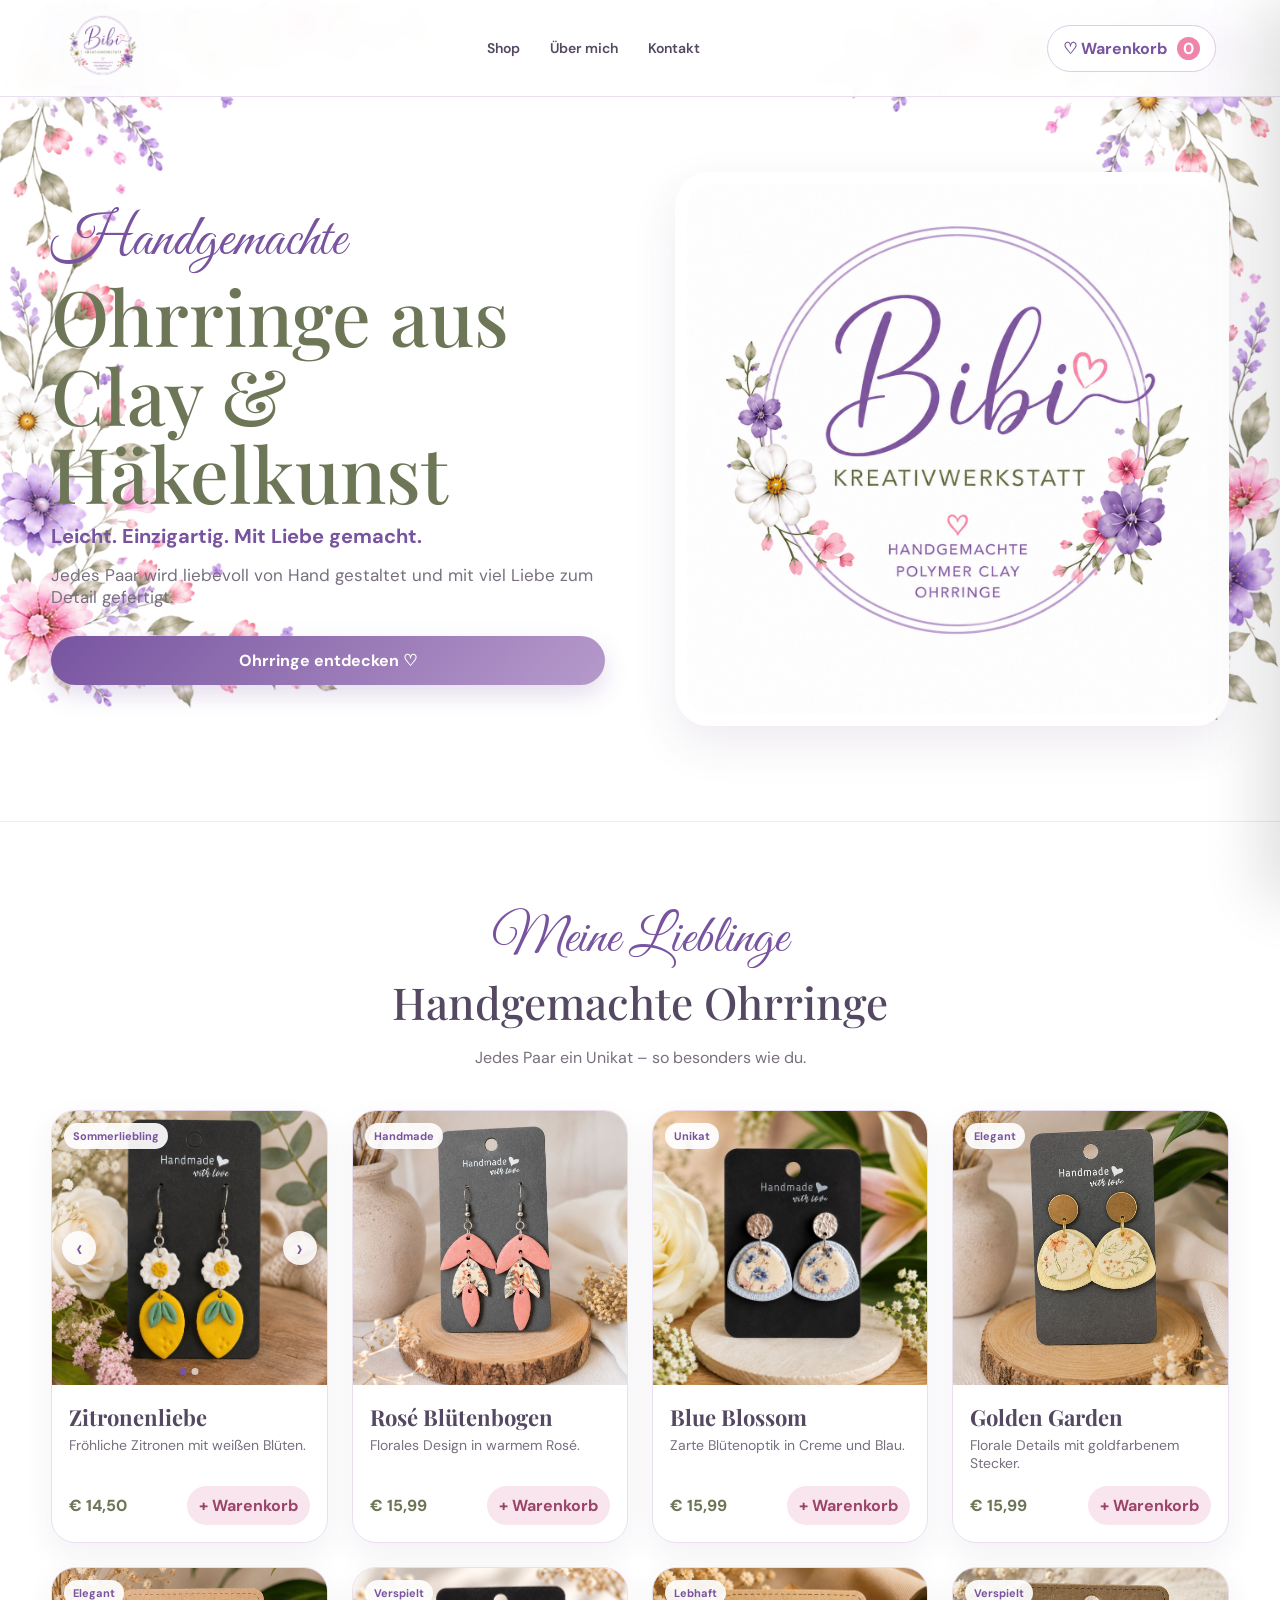
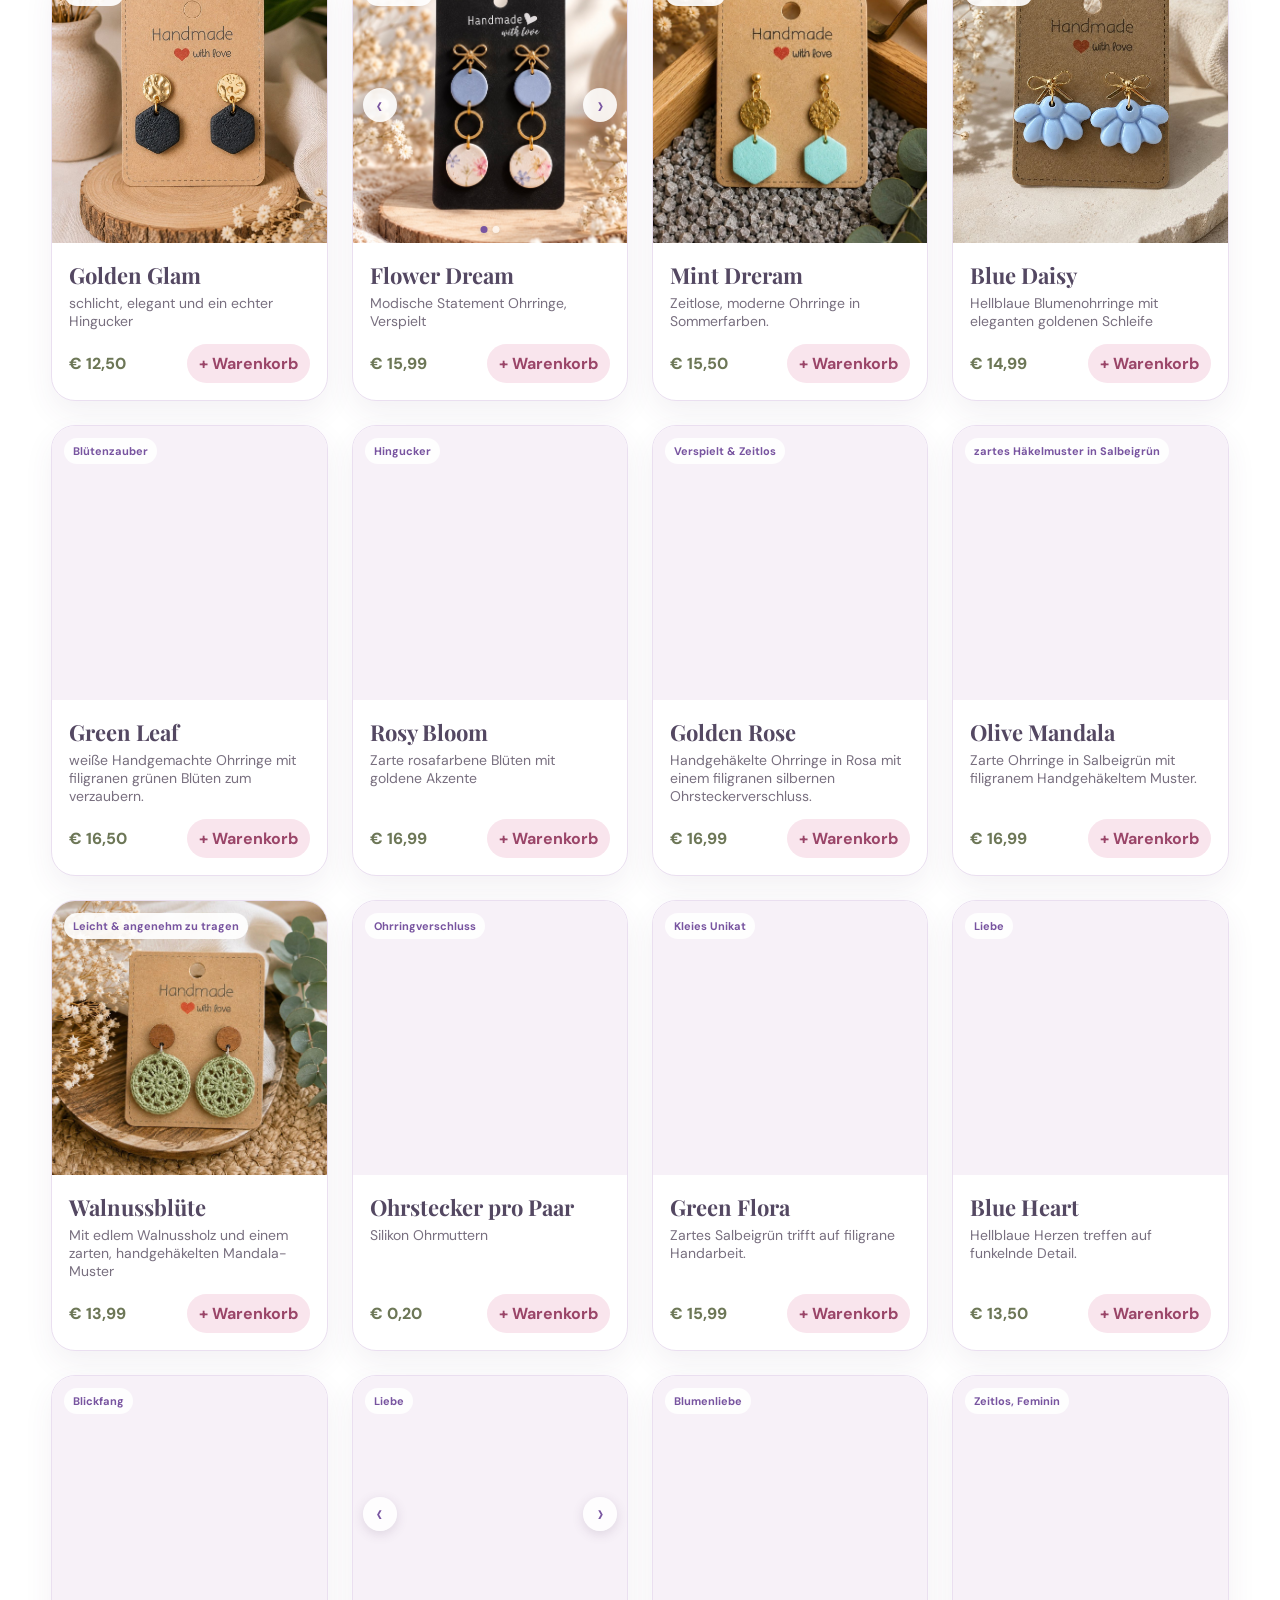
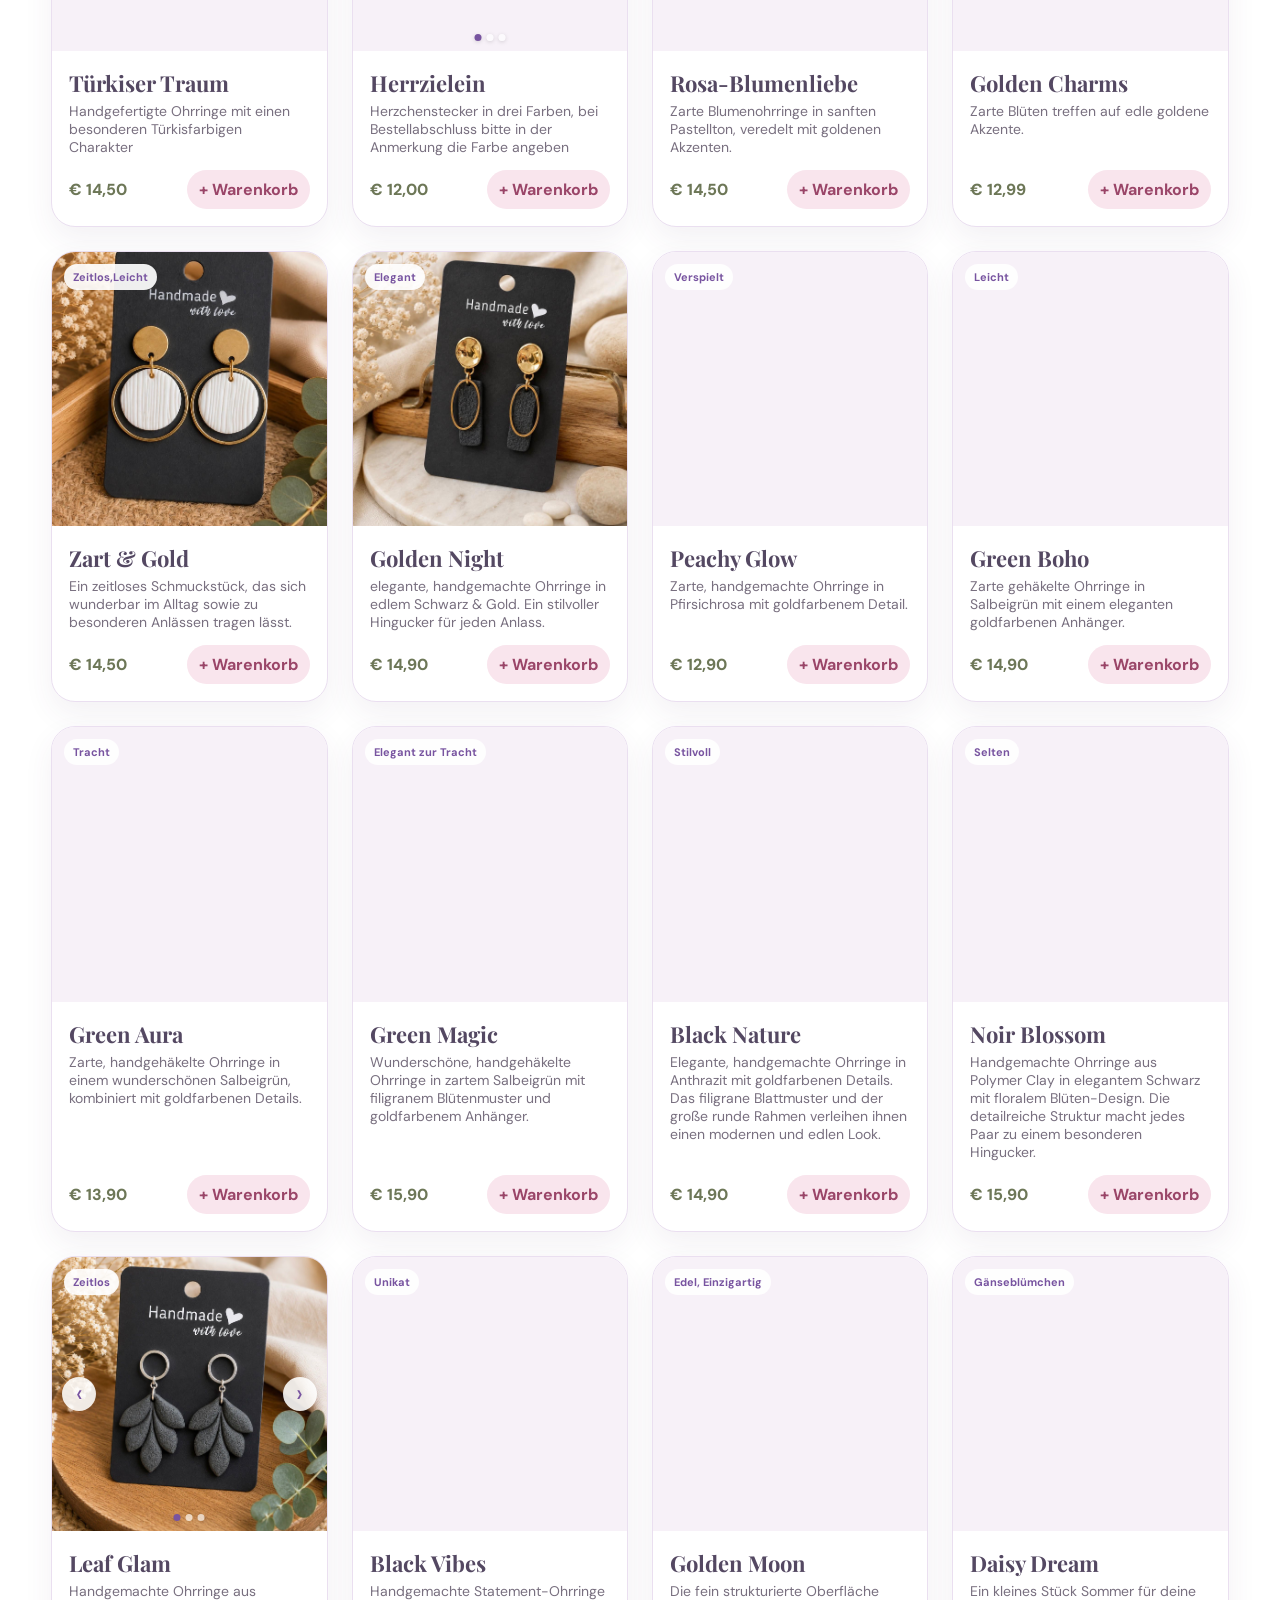
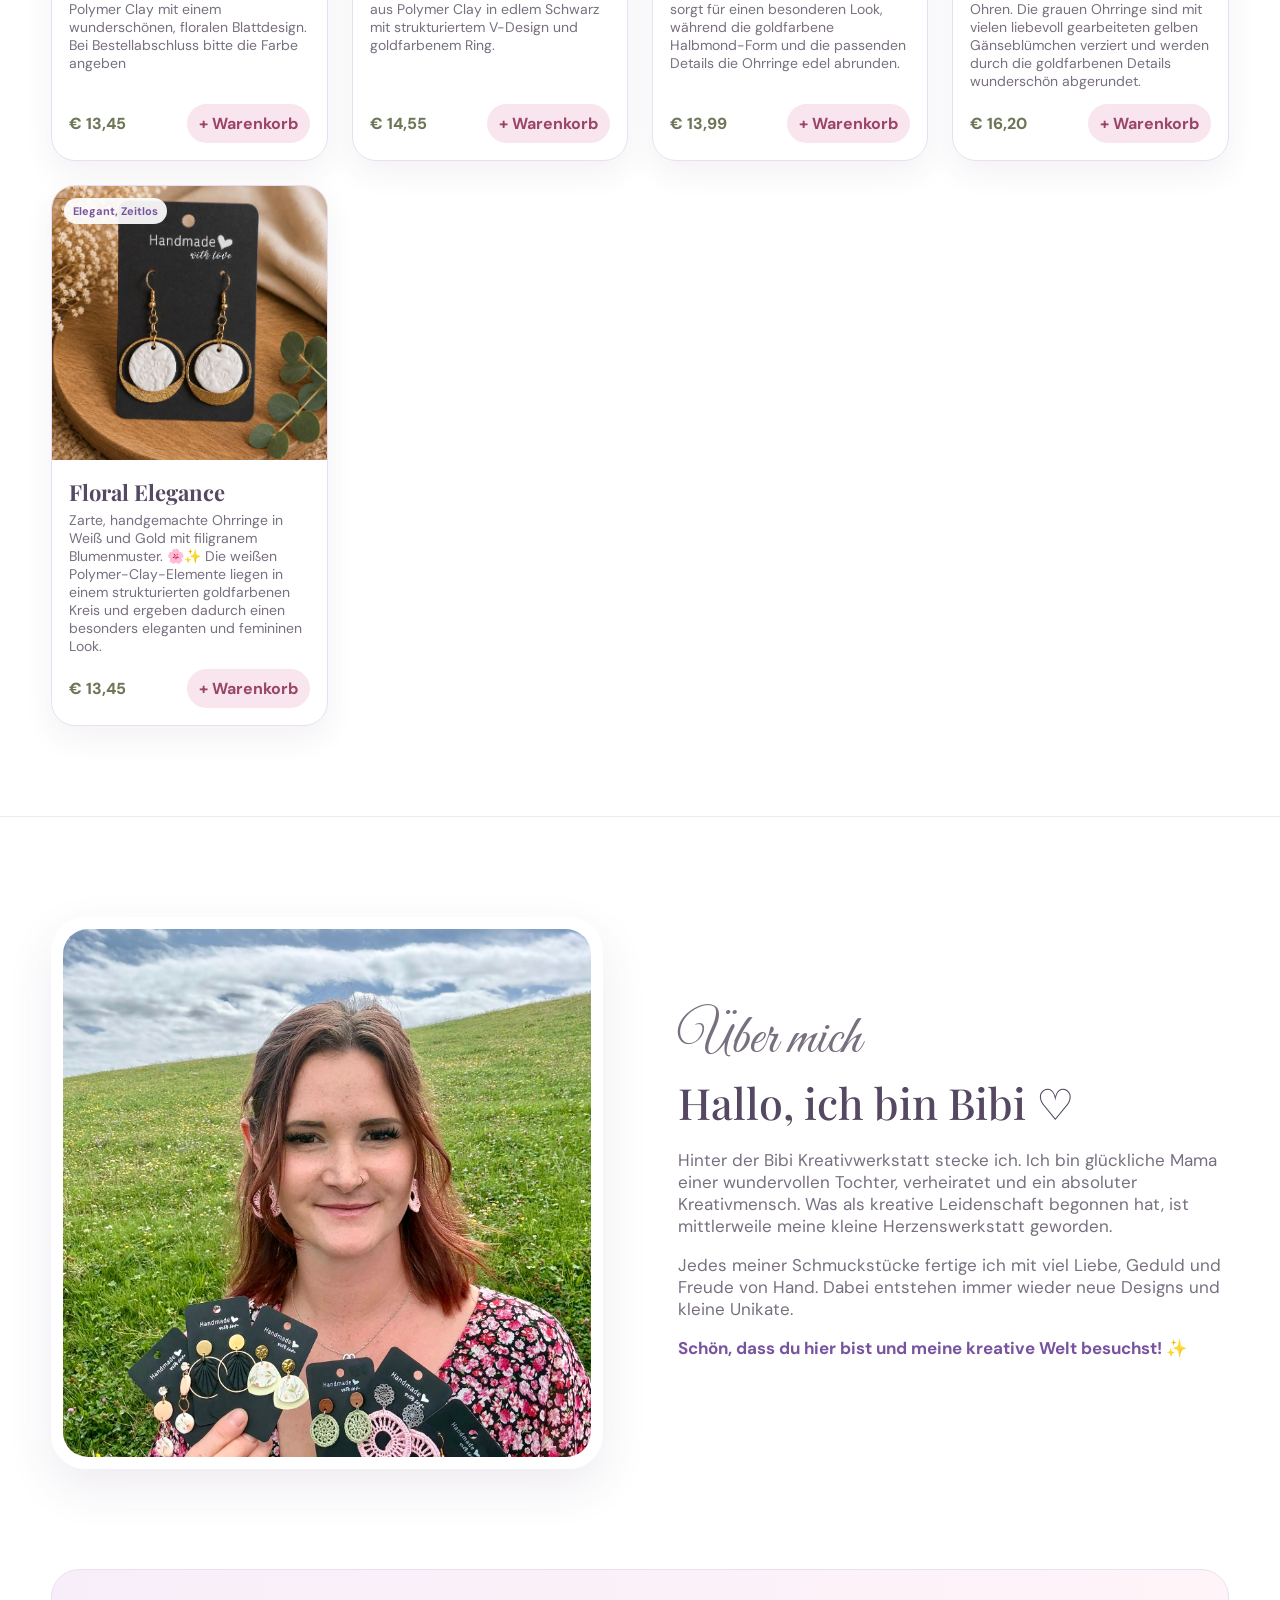
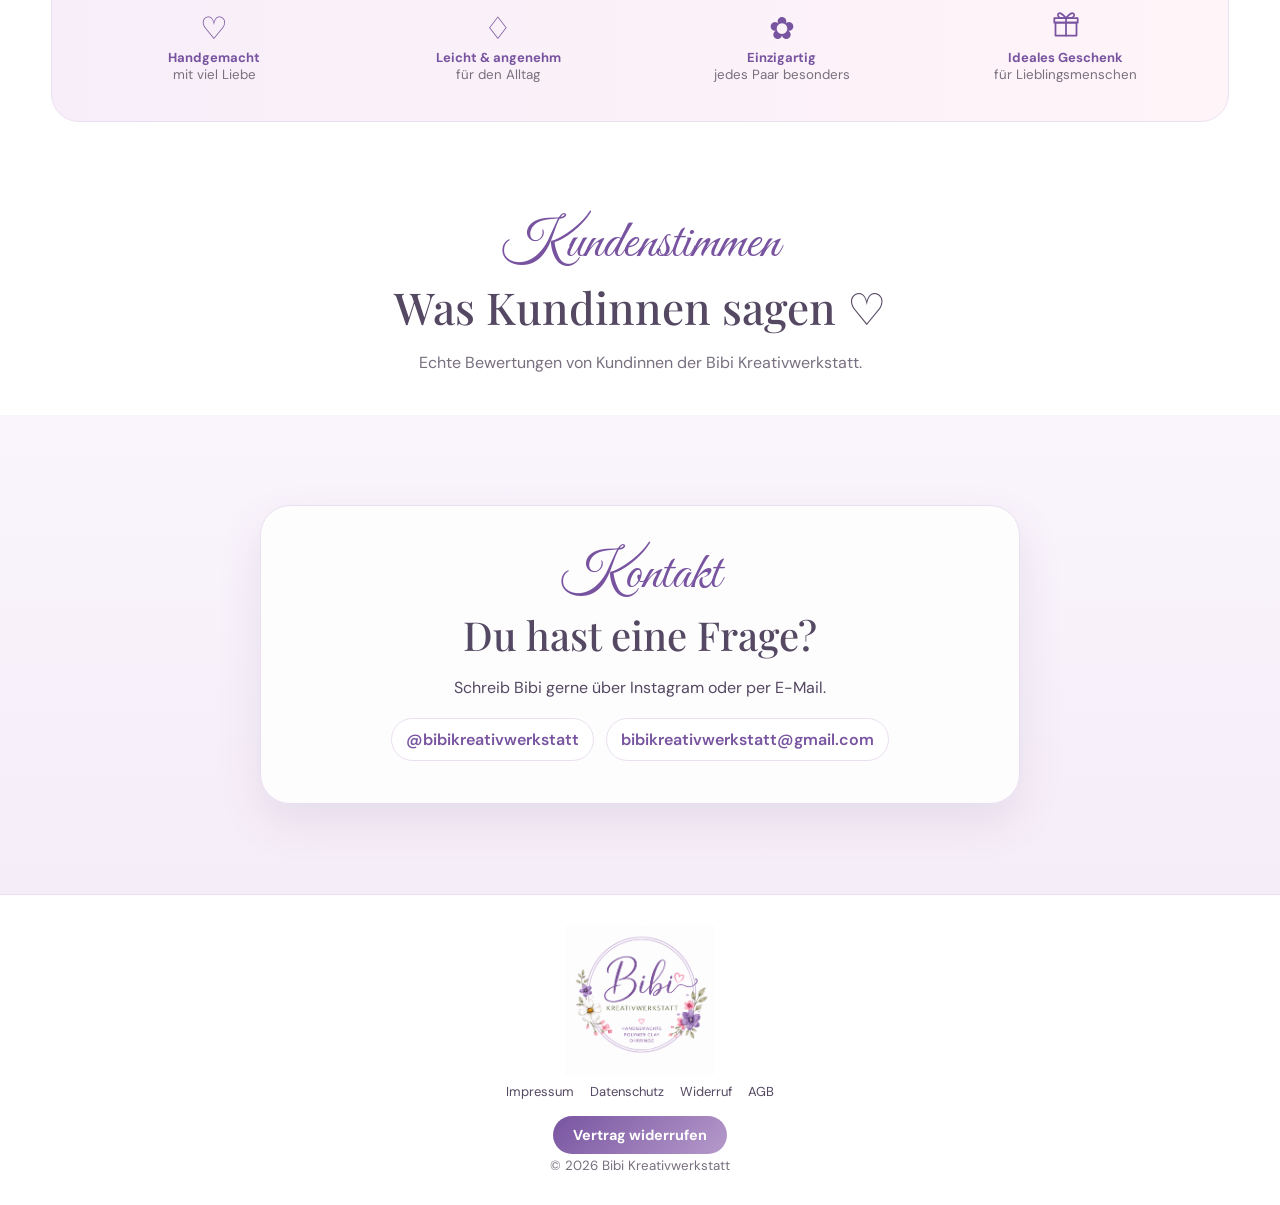
==== commit b25cf71f: "Update index.html" ====
--- a/index.html
+++ b/index.html
@@ -85,6 +85,8 @@
     </div>
   </section>
 
+
+  
   <section class="benefits" id="benefitsGrid">
     <div><span>♡</span><strong>Handgemacht</strong><small>mit viel Liebe</small></div>
     <div><span>♢</span><strong>Leicht & angenehm</strong><small>für den Alltag</small></div>
@@ -104,6 +106,17 @@
 </div>
   </section>
 
+<section class="reviews-section" id="bewertungen">
+  <div class="section-title">
+    <p class="script">Kundenstimmen</p>
+    <h2>Was Kundinnen sagen ♡</h2>
+    <p>Echte Bewertungen von Kundinnen der Bibi Kreativwerkstatt.</p>
+  </div>
+
+  <div id="reviewsGrid" class="reviews-grid">
+  </div>
+</section>
+  
   <section class="contact" id="kontakt">
     <div class="contact-box">
       <p class="script" data-site="contact.script">Kontakt</p>
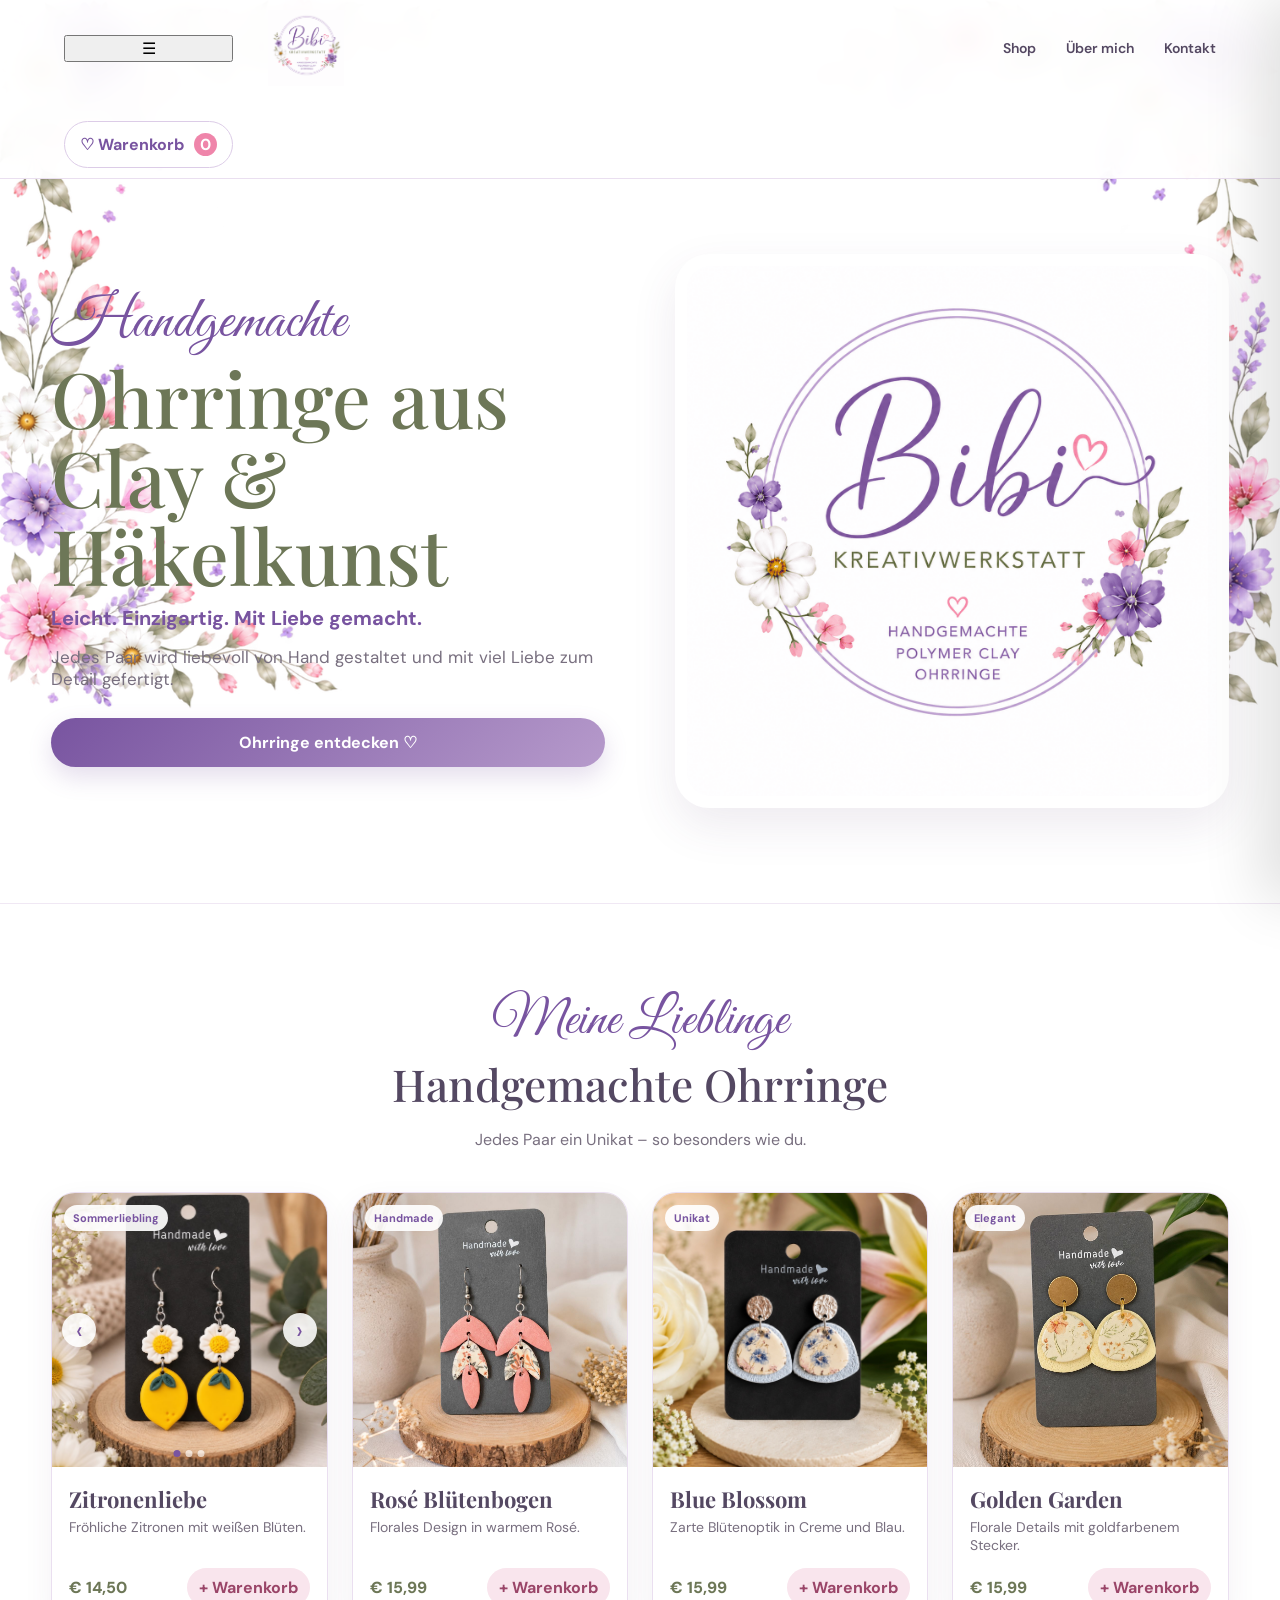
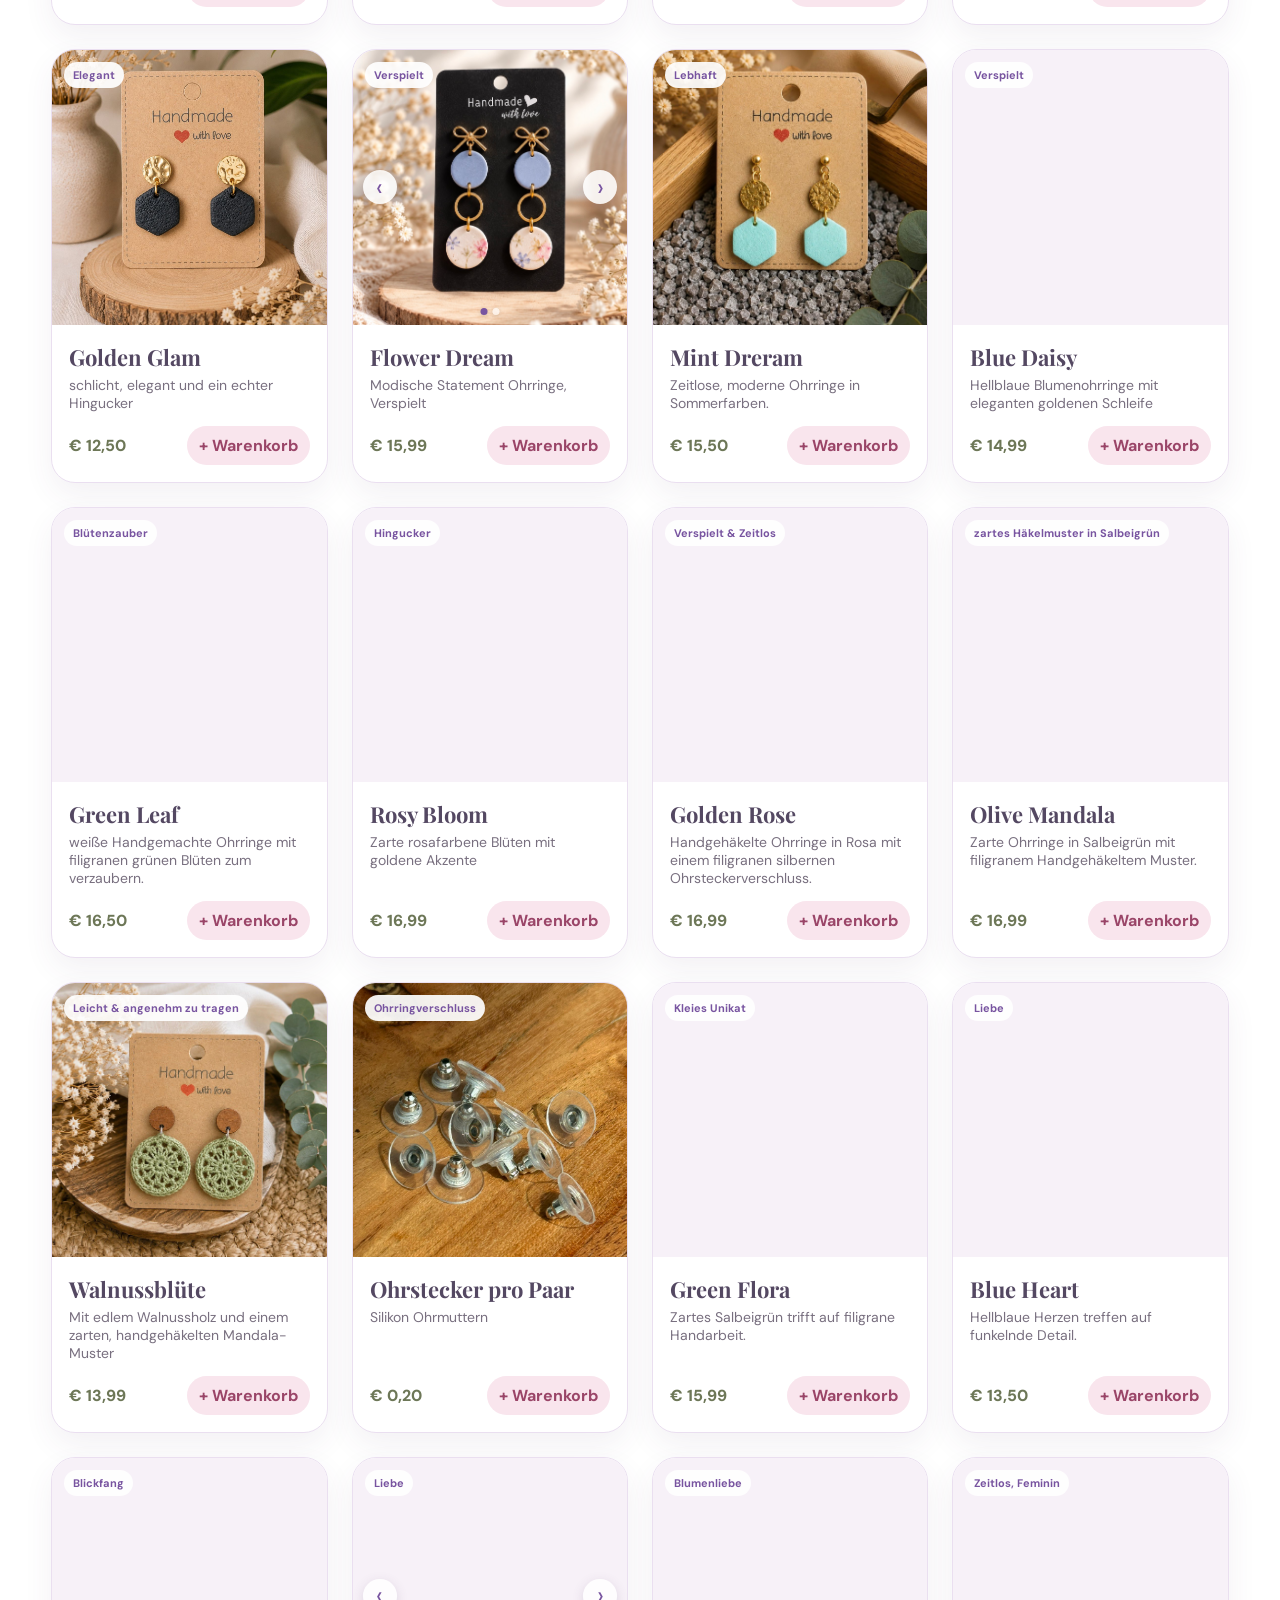
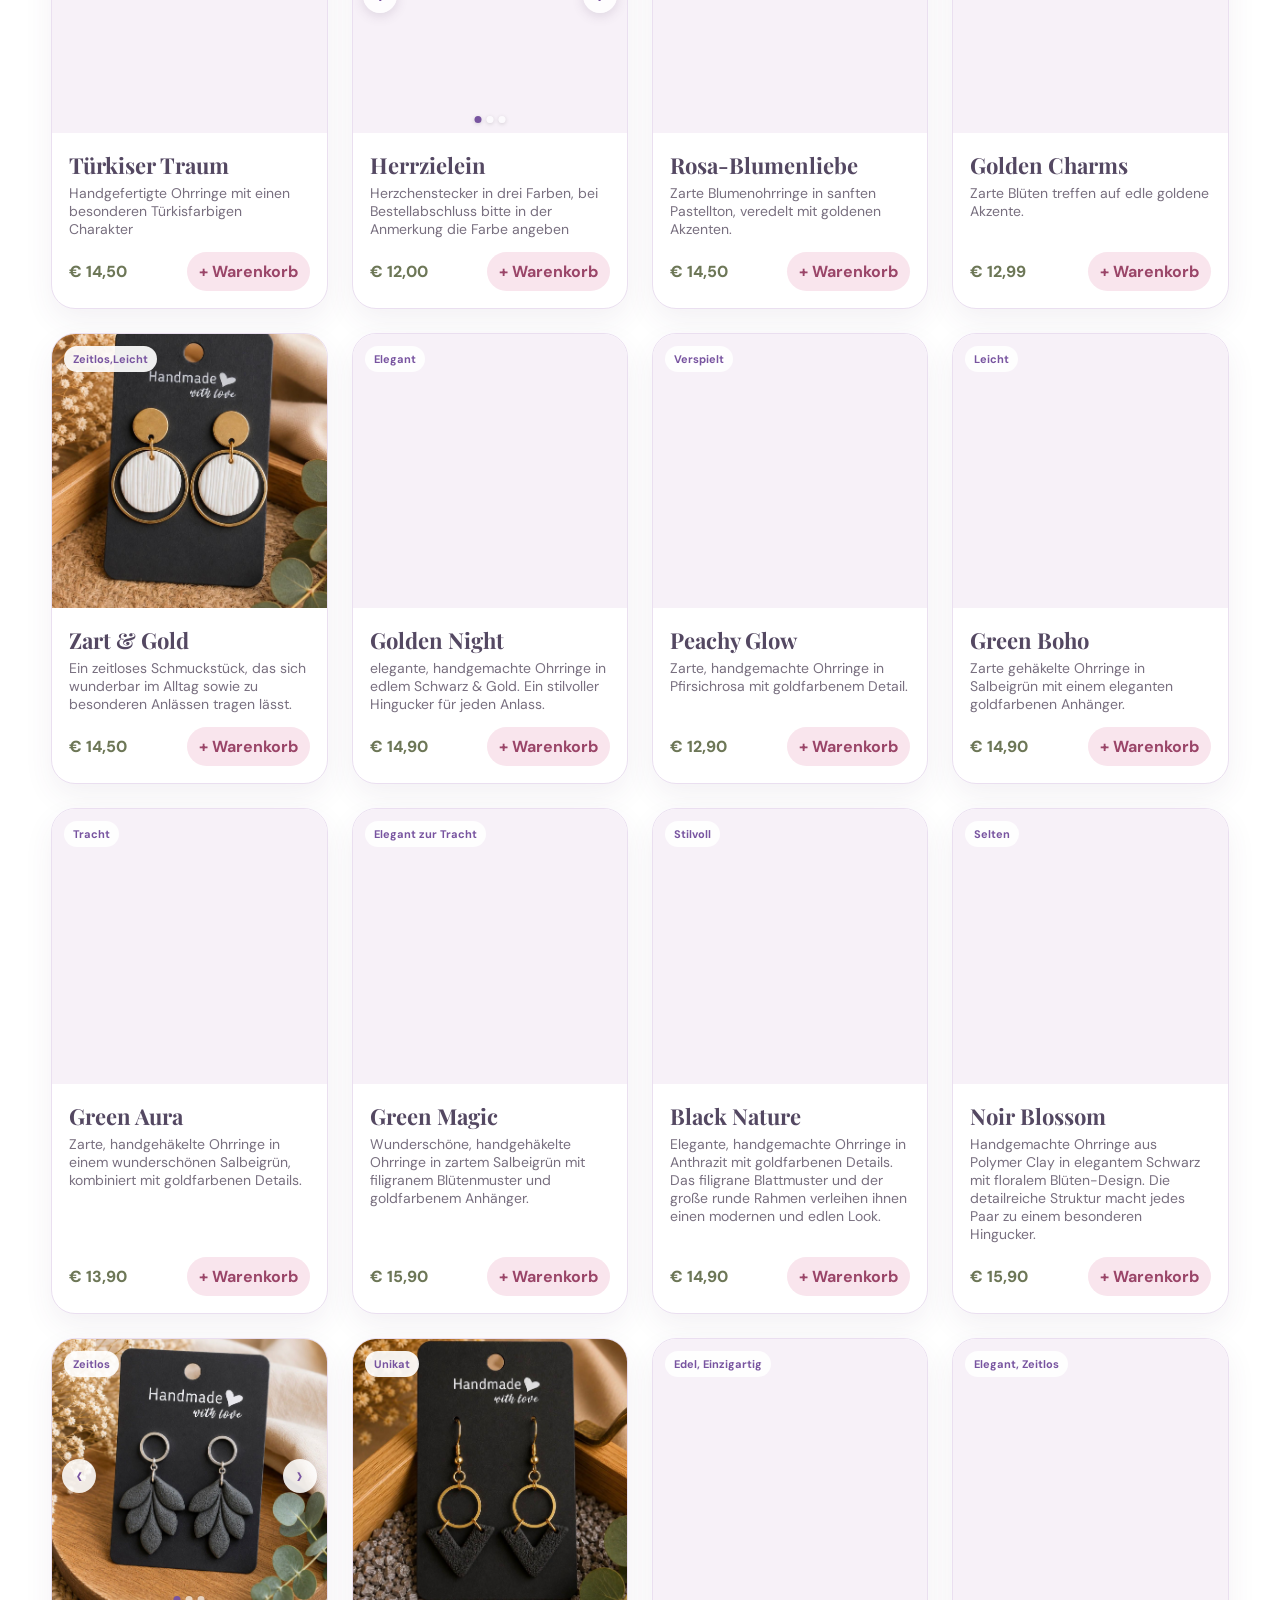
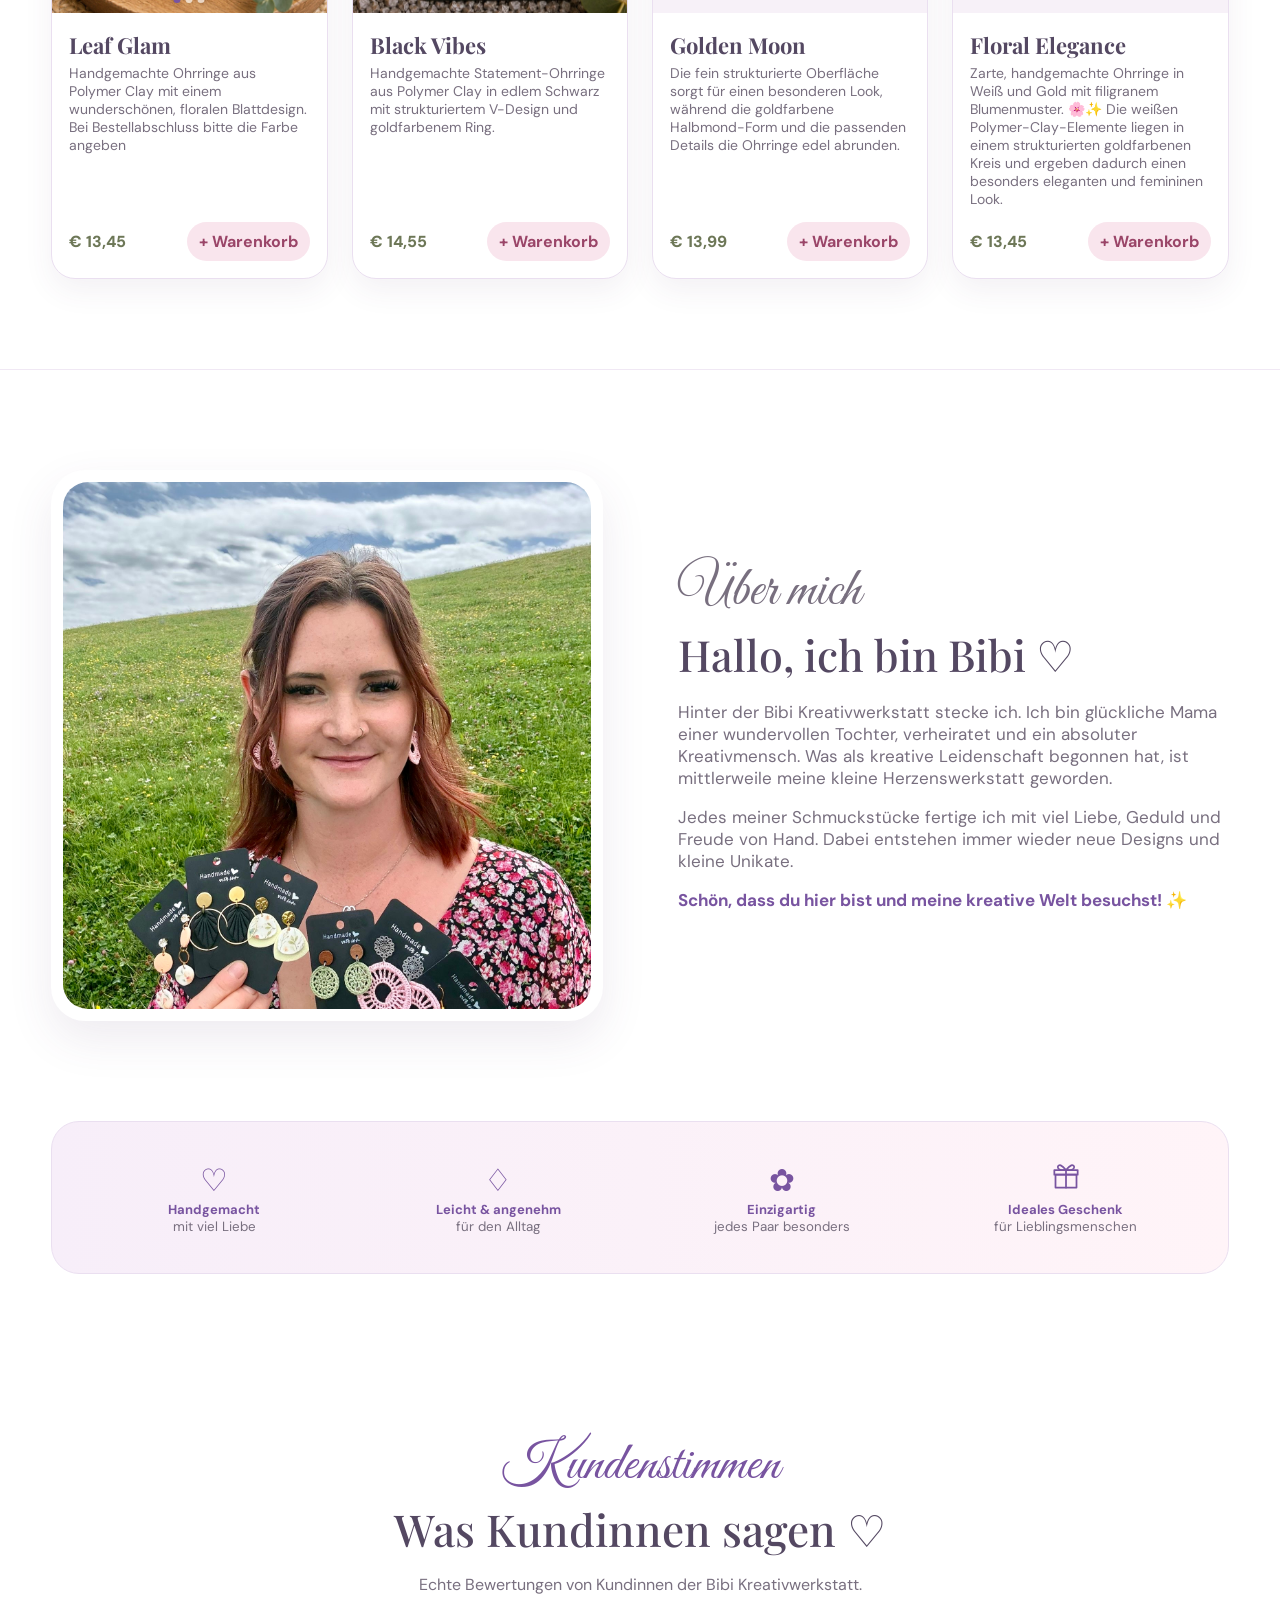
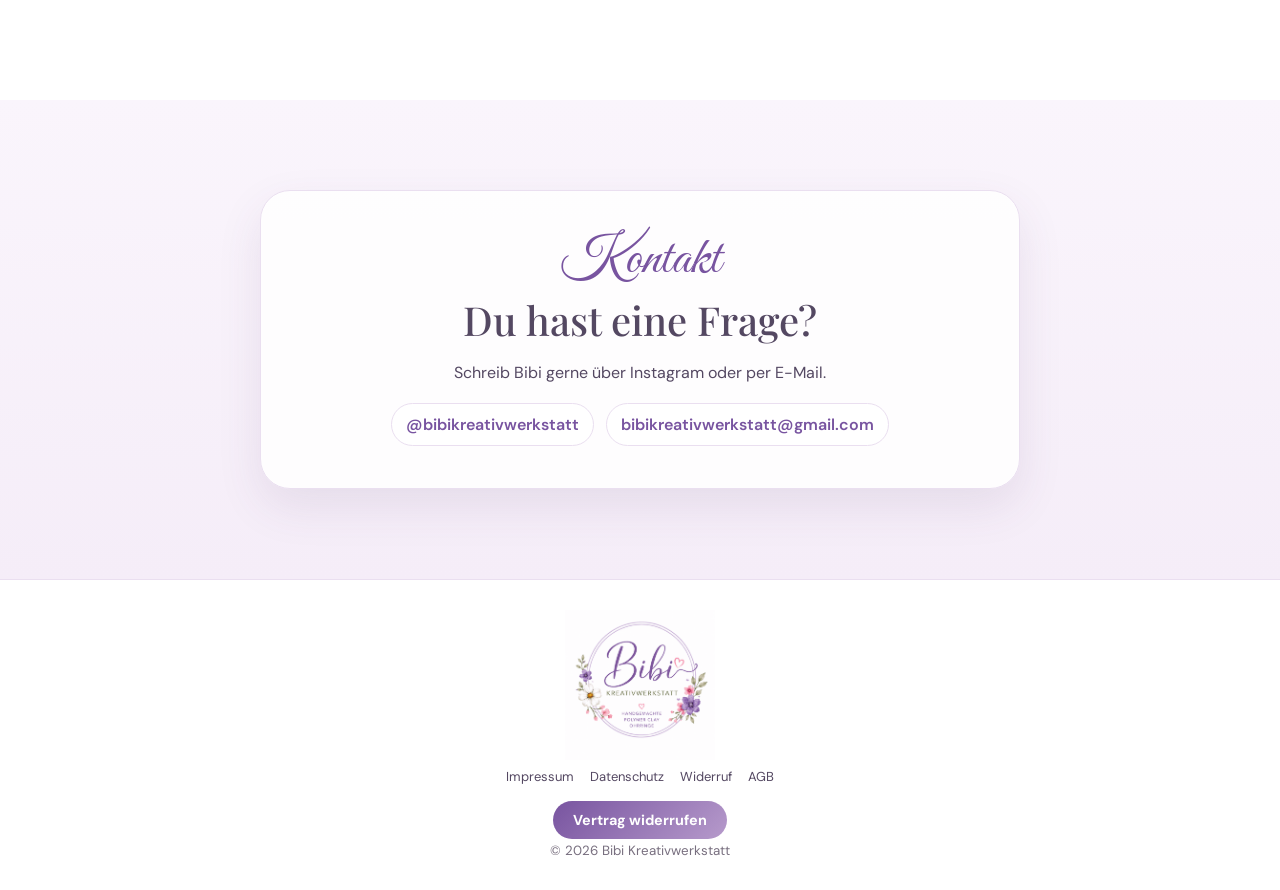
==== commit b74f0aa6: "Update index.html" ====
--- a/index.html
+++ b/index.html
@@ -34,6 +34,16 @@
 </head>
 <body>
 <header class="header">
+
+<button
+  type="button"
+  id="openCategoryMenu"
+  class="category-menu-button"
+  aria-label="Shop-Menü öffnen"
+>
+  ☰
+</button>
+  
  <a href="#start" class="logo-link"><img src="logo.png" alt="Bibi Kreativwerkstatt Logo" width="1254" height="1254"></a>
   <nav>
     <a href="#shop">Shop</a>
--- a/styles.css
+++ b/styles.css
@@ -763,3 +763,65 @@
   background: var(--purple);
   box-shadow: inset 0 0 0 3px white;
 }
+/* Kundenbewertungen */
+.reviews-section {
+  padding: 70px 20px;
+  text-align: center;
+}
+
+.reviews-section .section-title {
+  margin-bottom: 35px;
+}
+
+.reviews-grid {
+  width: min(1100px, 100%);
+  margin: 0 auto;
+
+  display: grid;
+  grid-template-columns: repeat(auto-fit, minmax(260px, 1fr));
+  gap: 22px;
+}
+
+.review-card {
+  background: #fff;
+  border-radius: 18px;
+  padding: 28px 24px;
+
+  box-shadow: 0 8px 25px rgba(0, 0, 0, 0.07);
+
+  display: flex;
+  flex-direction: column;
+  align-items: center;
+  justify-content: center;
+
+  min-height: 180px;
+}
+
+.review-stars {
+  font-size: 24px;
+  letter-spacing: 3px;
+  color: #f2b01e;
+  margin-bottom: 16px;
+}
+
+.review-comment {
+  font-size: 16px;
+  line-height: 1.6;
+  margin: 0 0 18px;
+  max-width: 500px;
+}
+
+.review-name {
+  font-size: 14px;
+  color: #76558f;
+}
+
+@media (max-width: 600px) {
+  .reviews-section {
+    padding: 50px 18px;
+  }
+
+  .review-card {
+    padding: 24px 18px;
+  }
+}
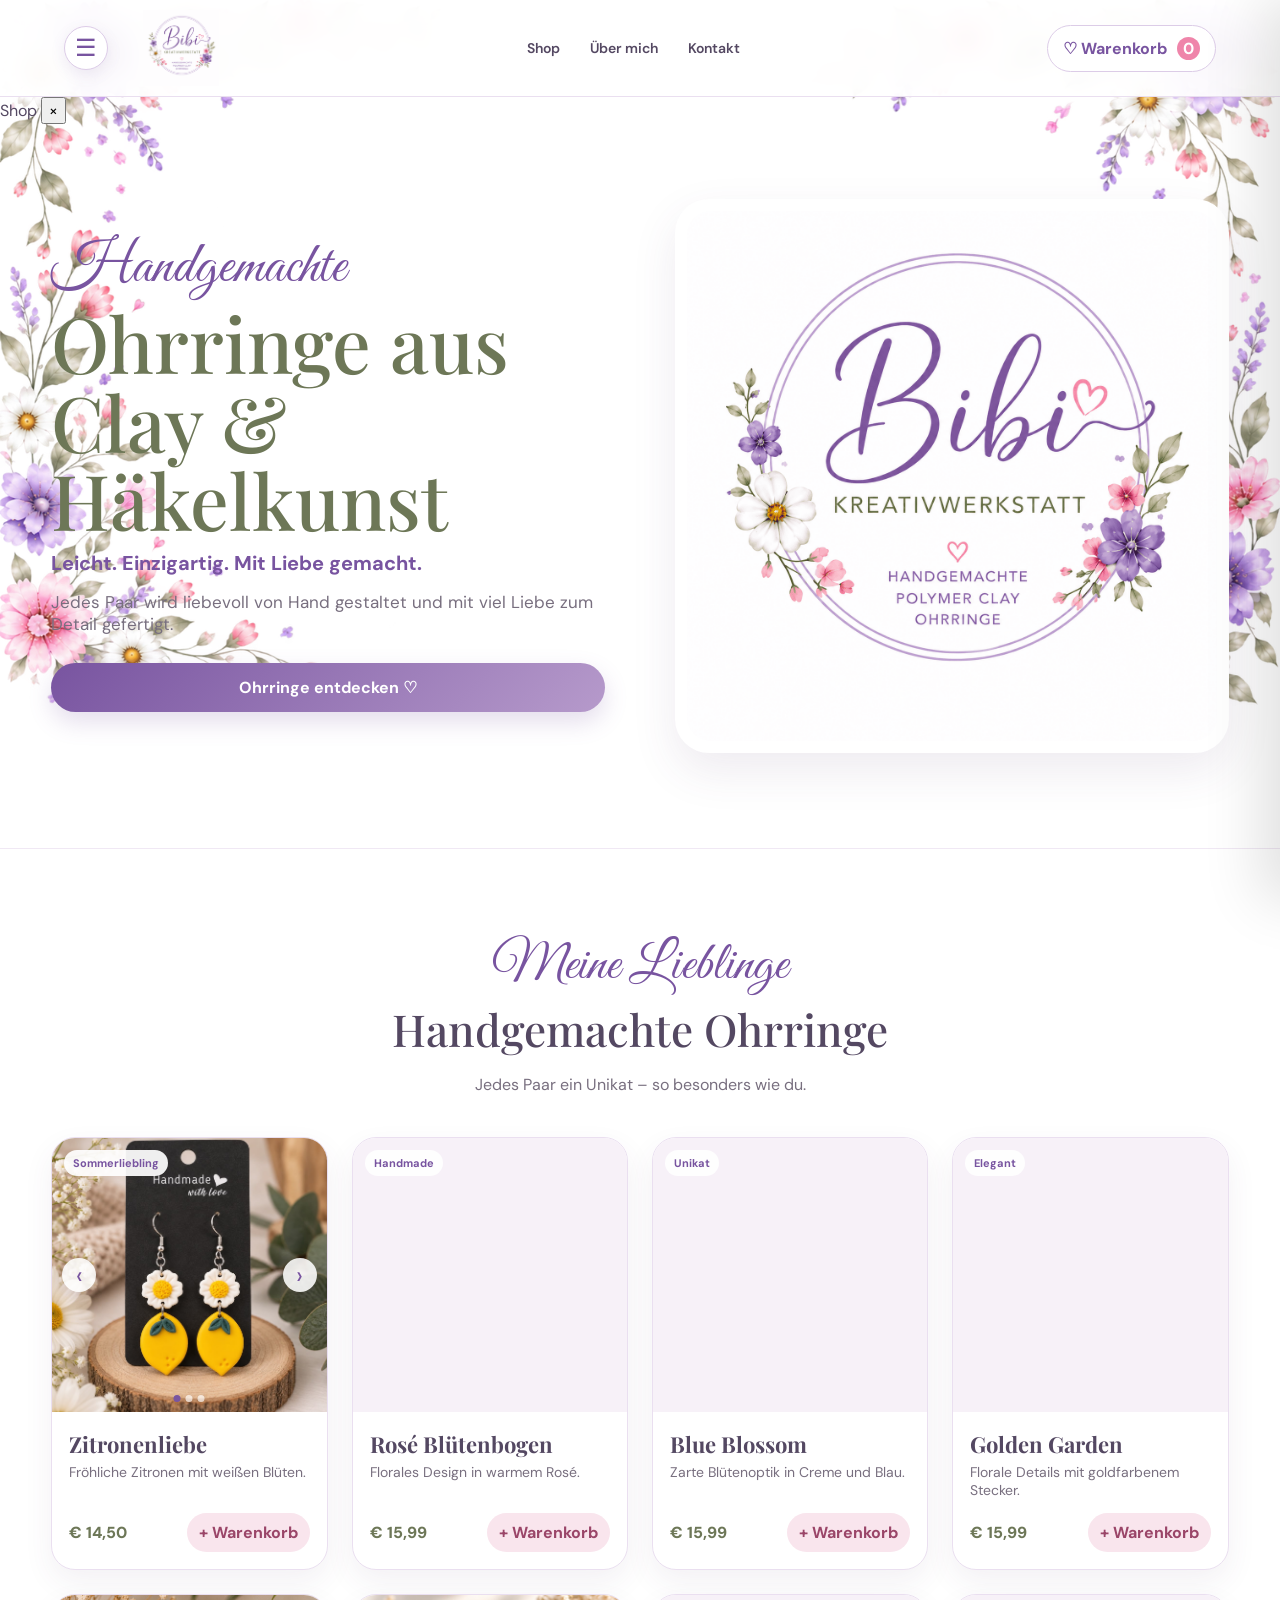
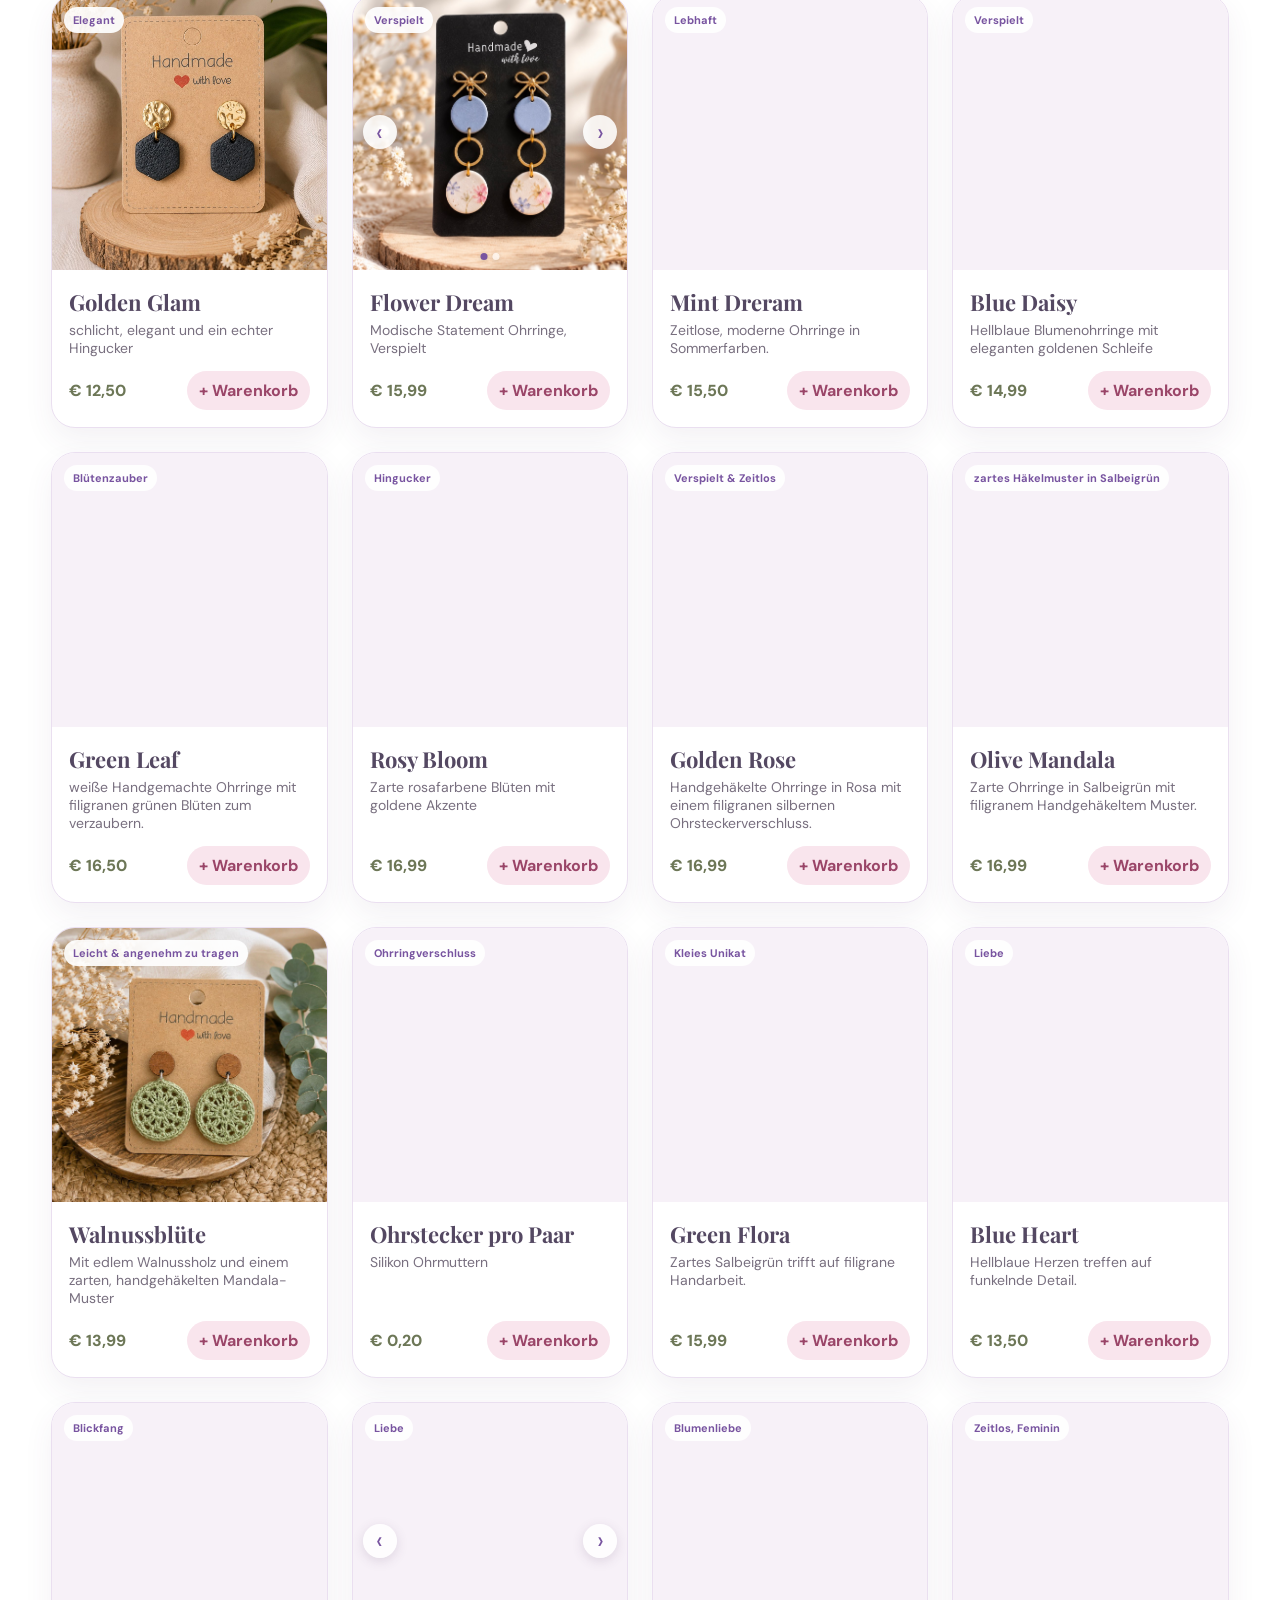
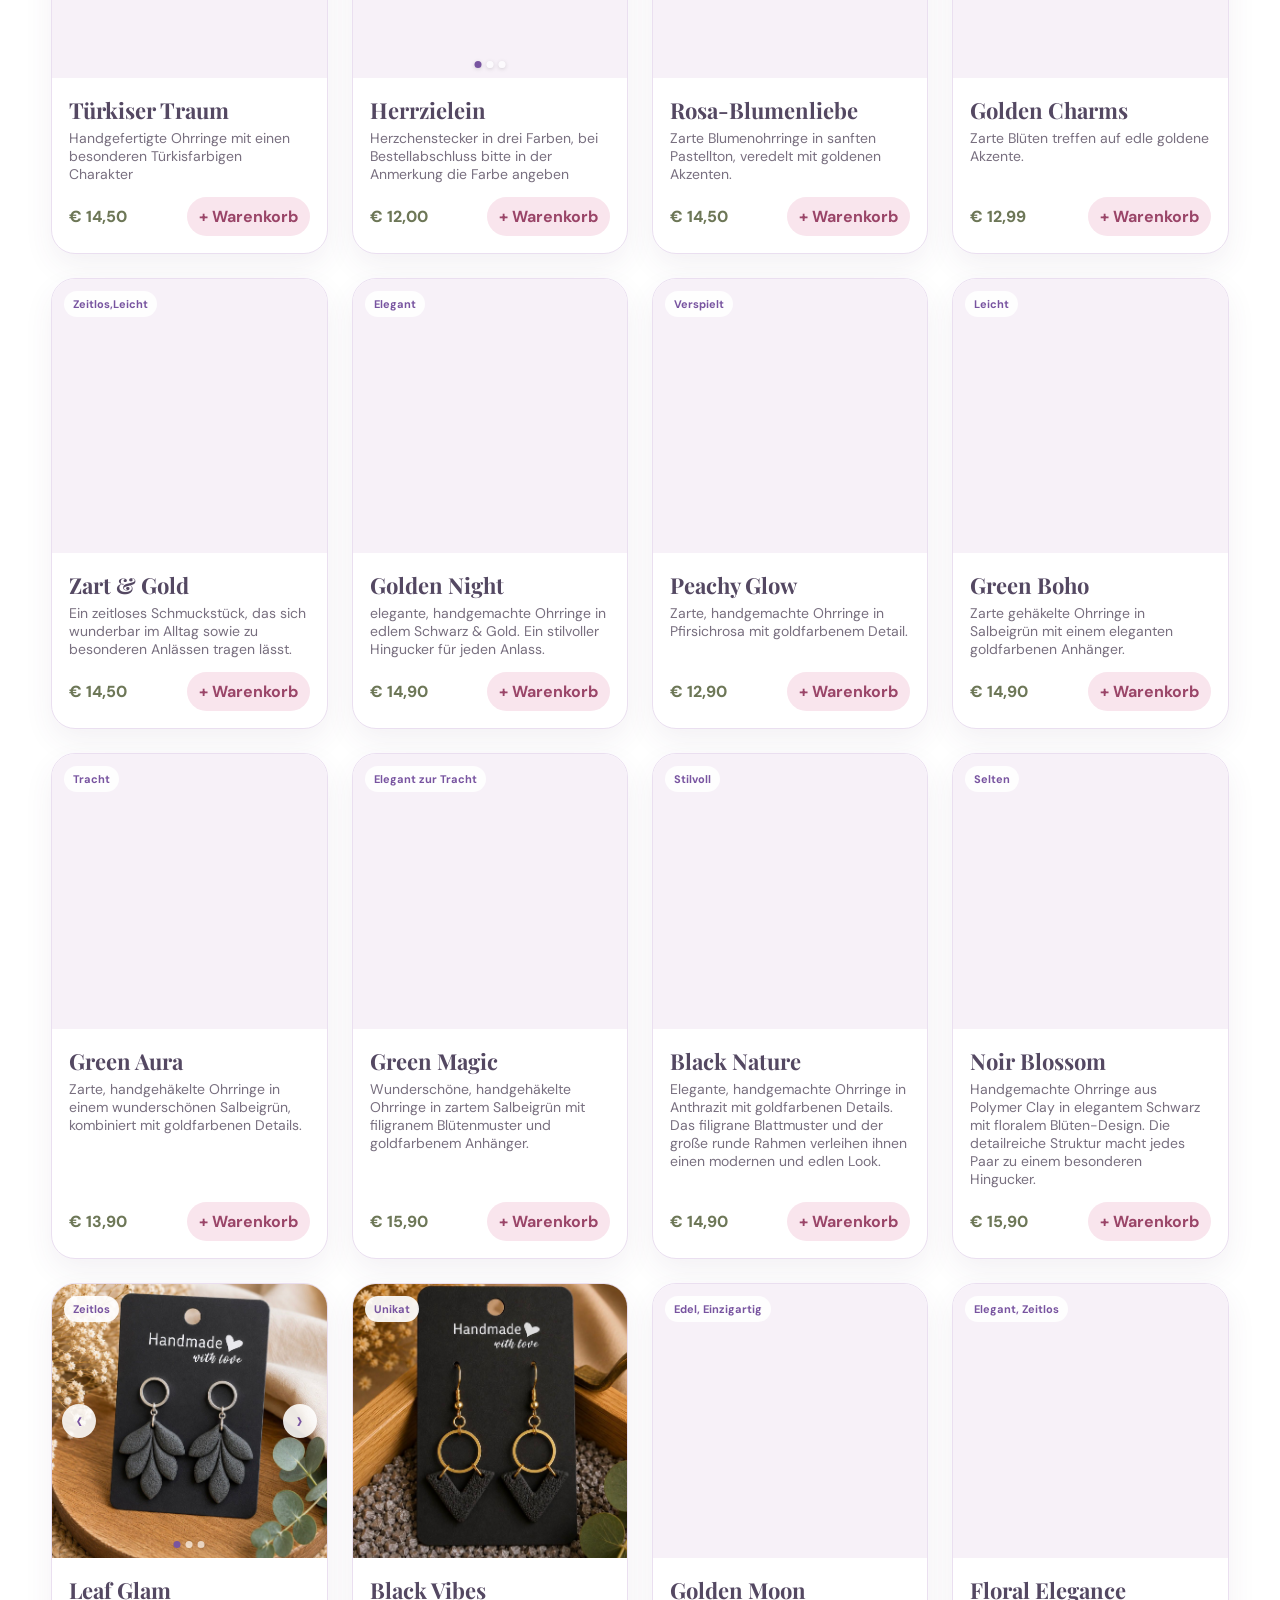
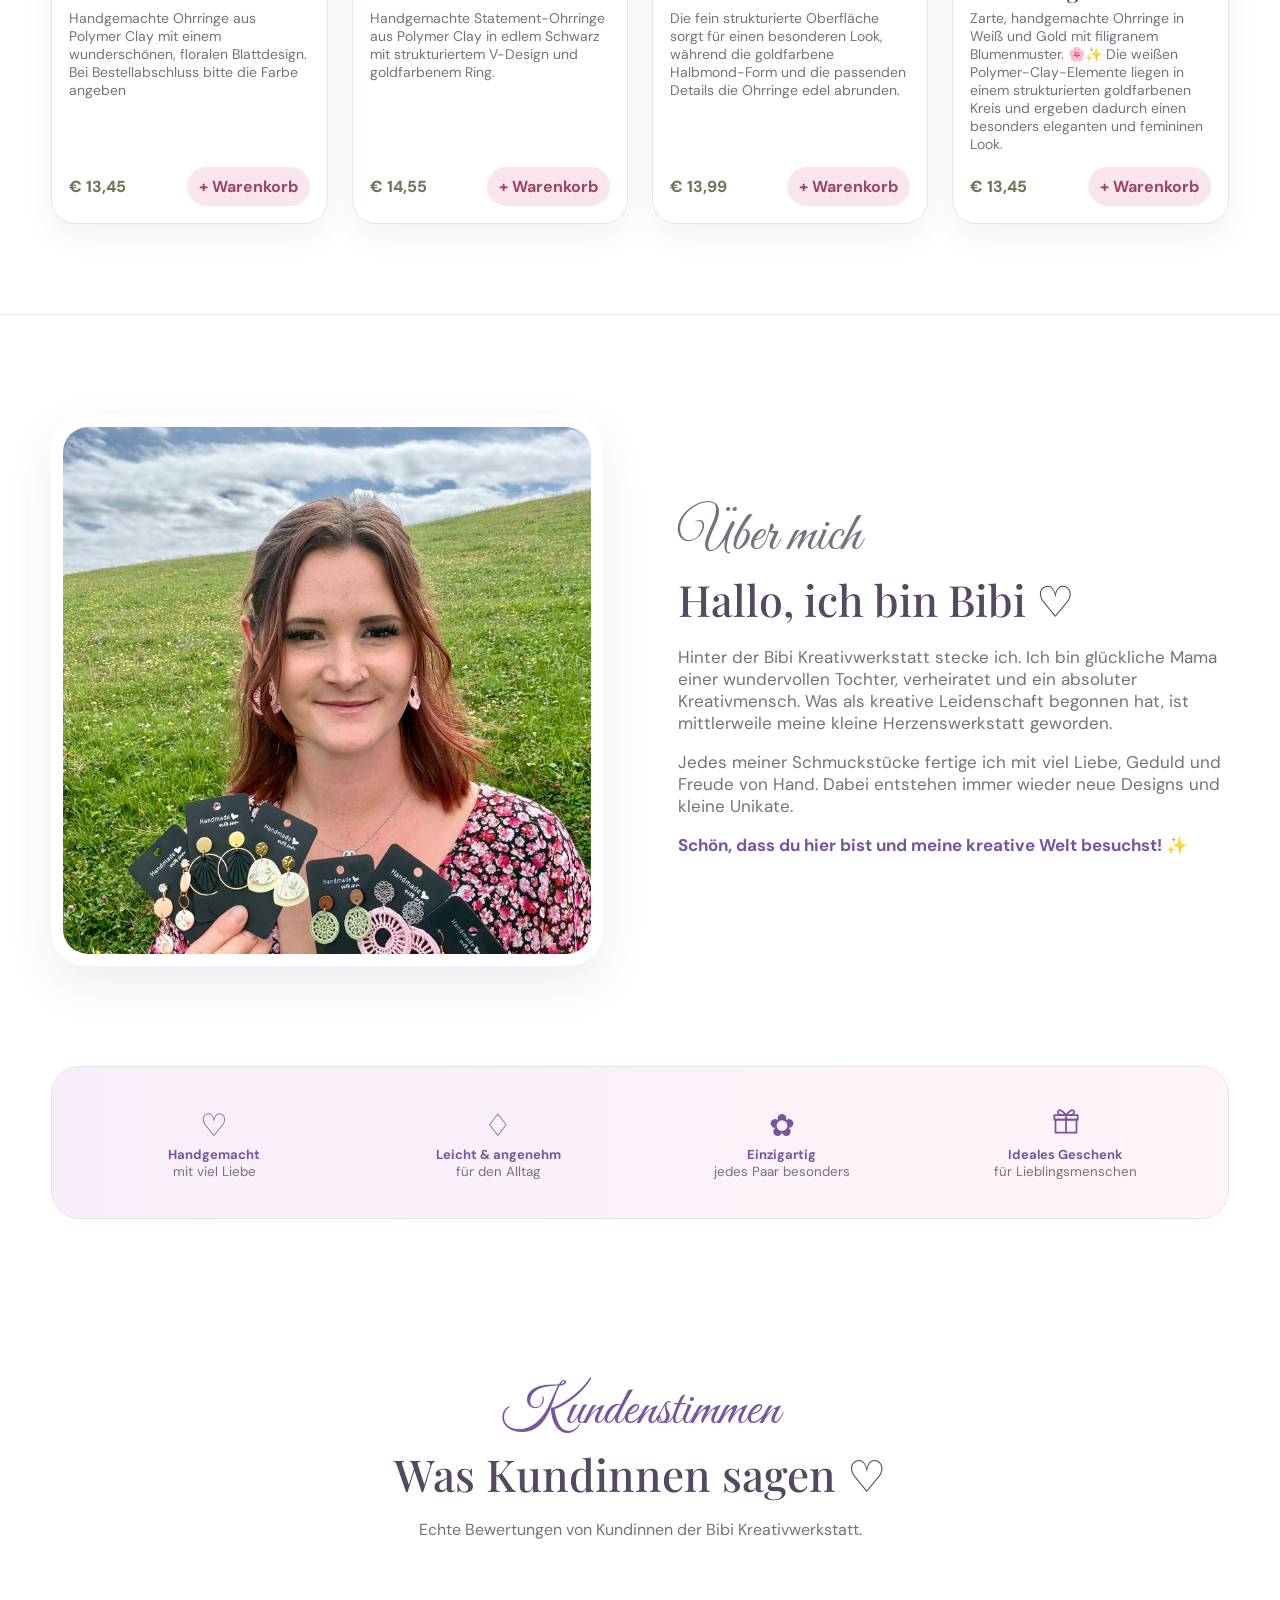
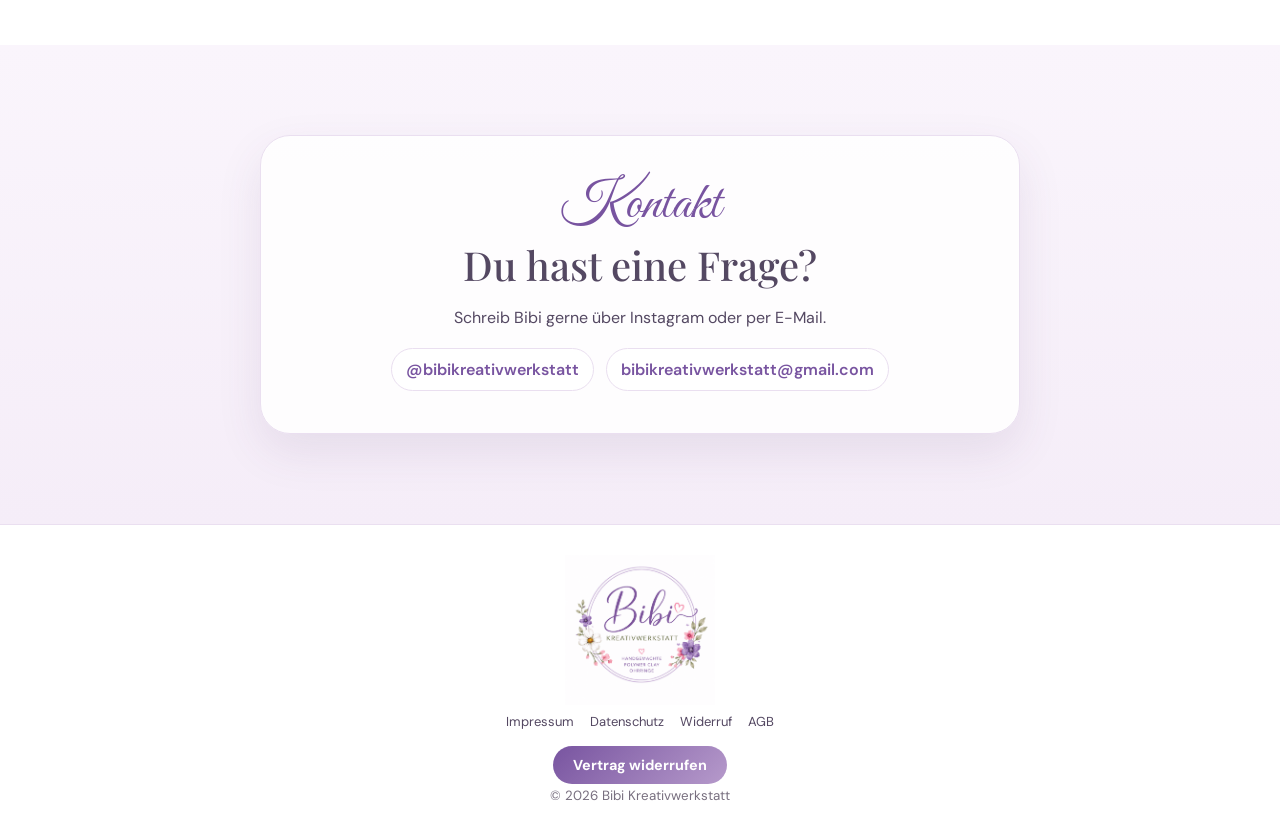
==== commit ec41b4c3: "Update index.html" ====
--- a/index.html
+++ b/index.html
@@ -53,6 +53,23 @@
   <button id="openCart" class="cart-btn">♡ Warenkorb <span id="cartCount">0</span></button>
 </header>
 
+<aside id="categoryMenu" class="category-menu">
+  <div class="category-menu-header">
+    <span>Shop</span>
+    <button
+      type="button"
+      id="closeCategoryMenu"
+      class="category-menu-close"
+      aria-label="Shop-Menü schließen"
+    >
+      ×
+    </button>
+  </div>
+
+  <nav id="categoryMenuContent" class="category-menu-content">
+  </nav>
+</aside>
+  
 <main>
   <section class="hero" id="start">
     <div class="hero-text">
--- a/styles.css
+++ b/styles.css
@@ -27,11 +27,39 @@
 button{cursor:pointer}
 .header{
   position:sticky;top:0;z-index:20;
-  display:grid;grid-template-columns:auto 1fr auto;align-items:center;
+  display:grid;grid-template-columns:auto auto 1fr auto;align-items:center;
   gap:35px;padding:10px clamp(18px,5vw,70px);
   min-height:96px;background:rgba(255,255,255,.94);
   backdrop-filter:blur(12px);border-bottom:1px solid var(--line)
 }
+
+.category-menu-button{
+  width:44px;
+  height:44px;
+  padding:0;
+
+  display:flex;
+  align-items:center;
+  justify-content:center;
+
+  border:1px solid #dccce7;
+  border-radius:50%;
+
+  background:white;
+  color:var(--purple);
+
+  font-size:24px;
+  line-height:1;
+
+  box-shadow:0 5px 15px rgba(120,84,160,.10);
+  transition:.2s ease;
+}
+
+.category-menu-button:hover{
+  background:var(--pink-soft);
+  transform:scale(1.04);
+}
+
 .logo-link img{height:76px;width:auto}
 nav{display:flex;justify-content:center;gap:30px;font-weight:600;font-size:14px}
 nav a:hover{color:var(--purple)}
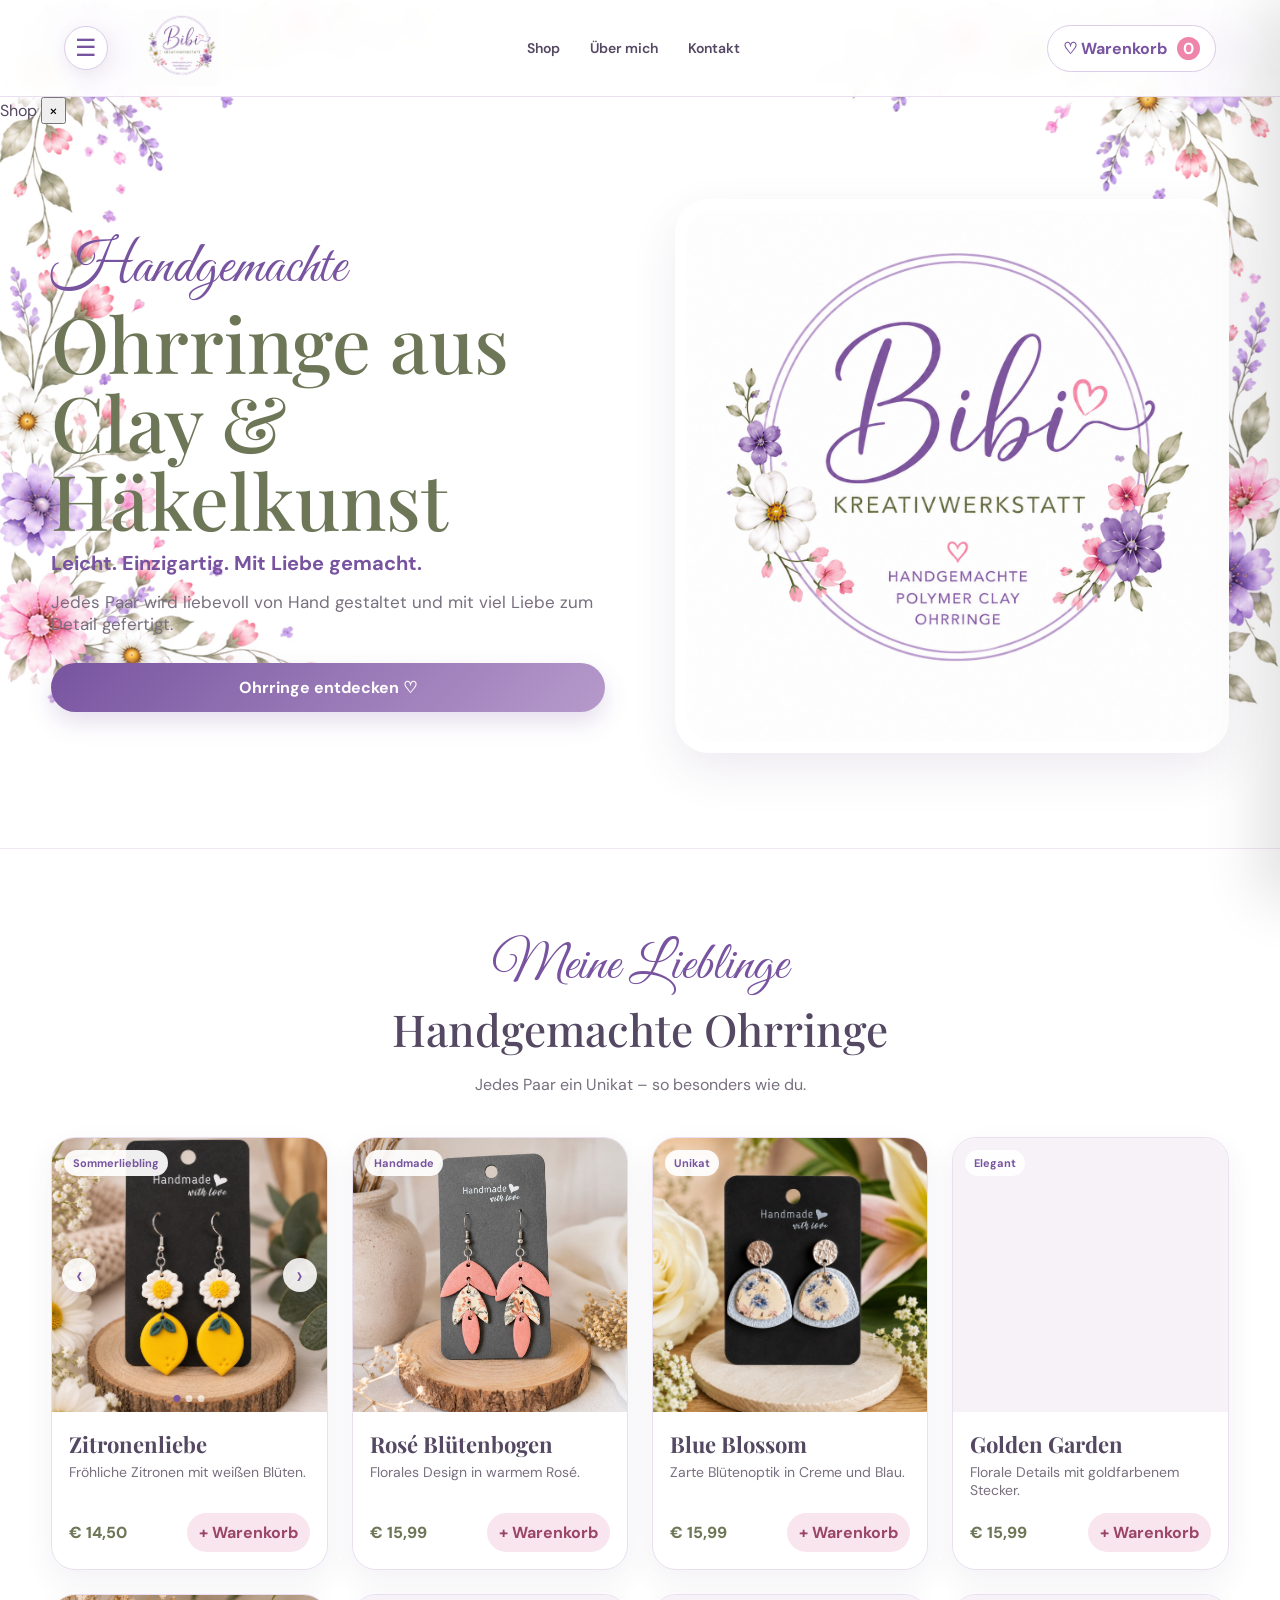
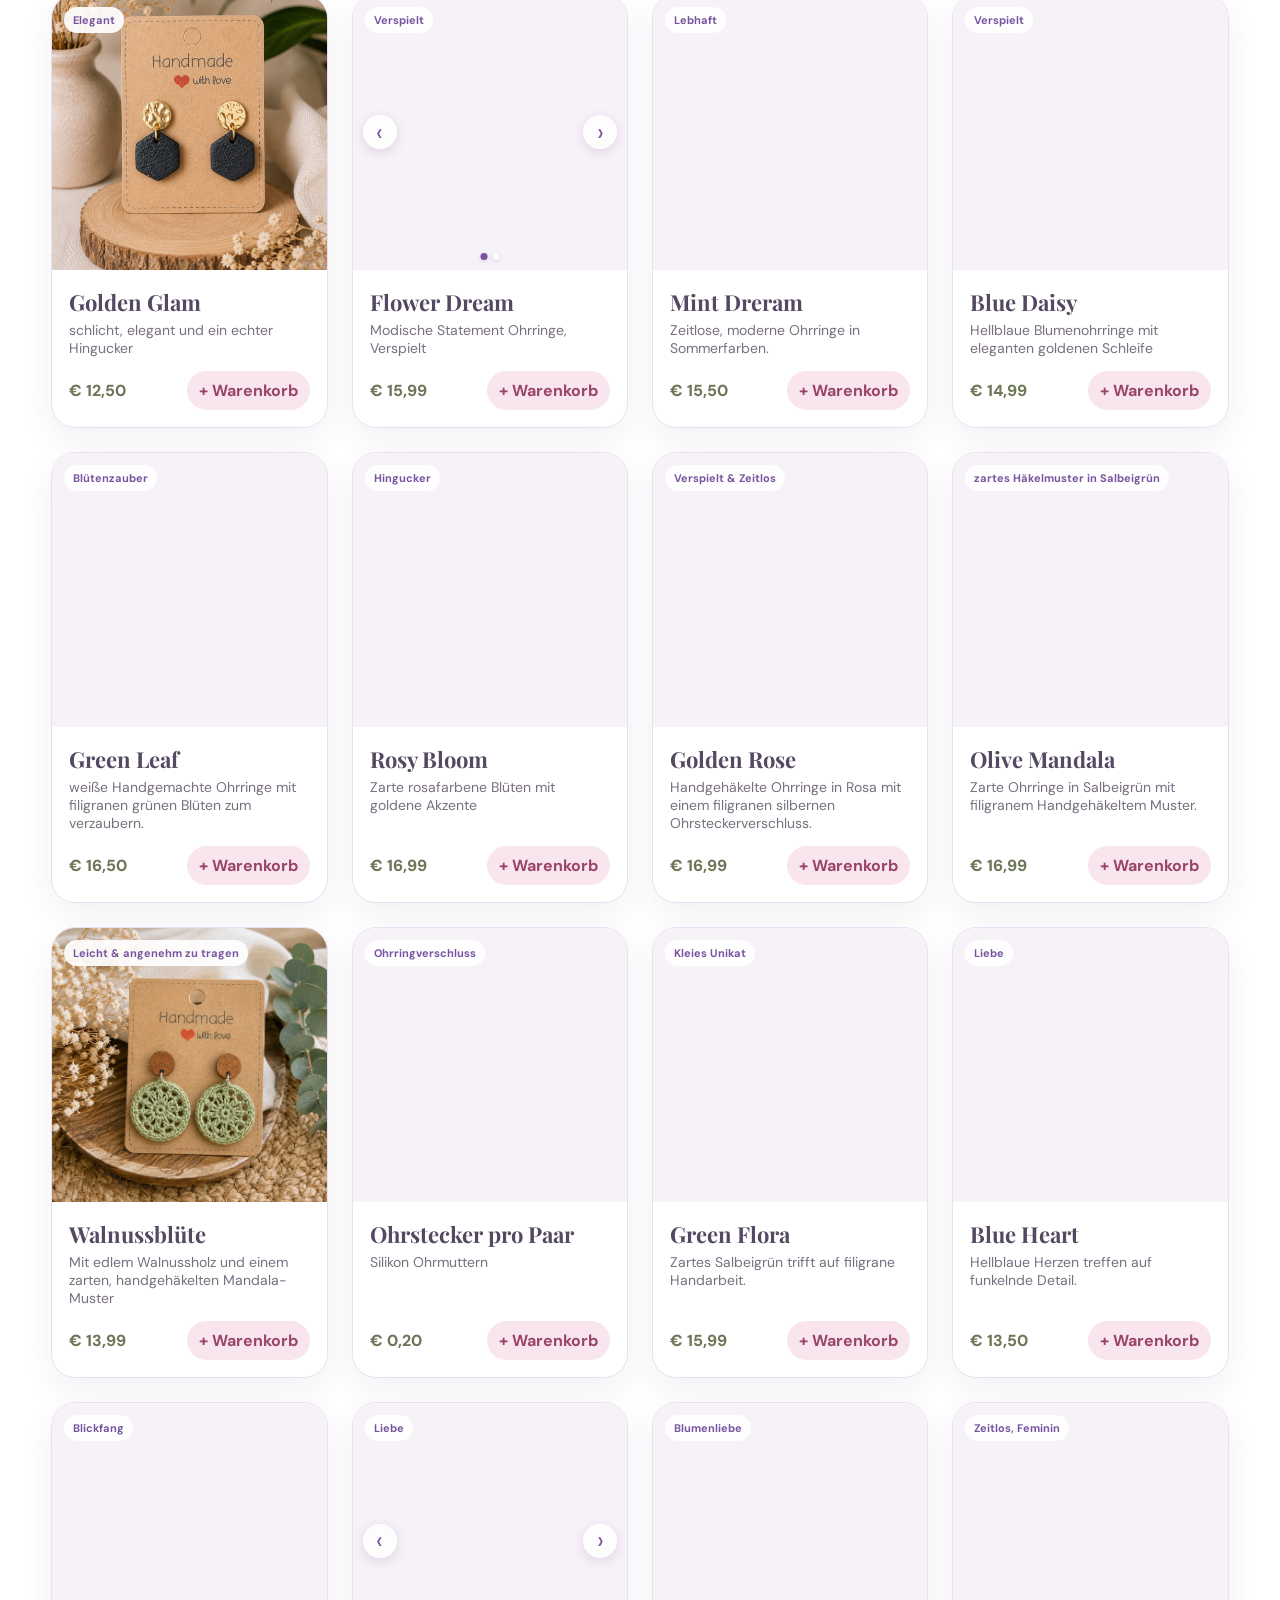
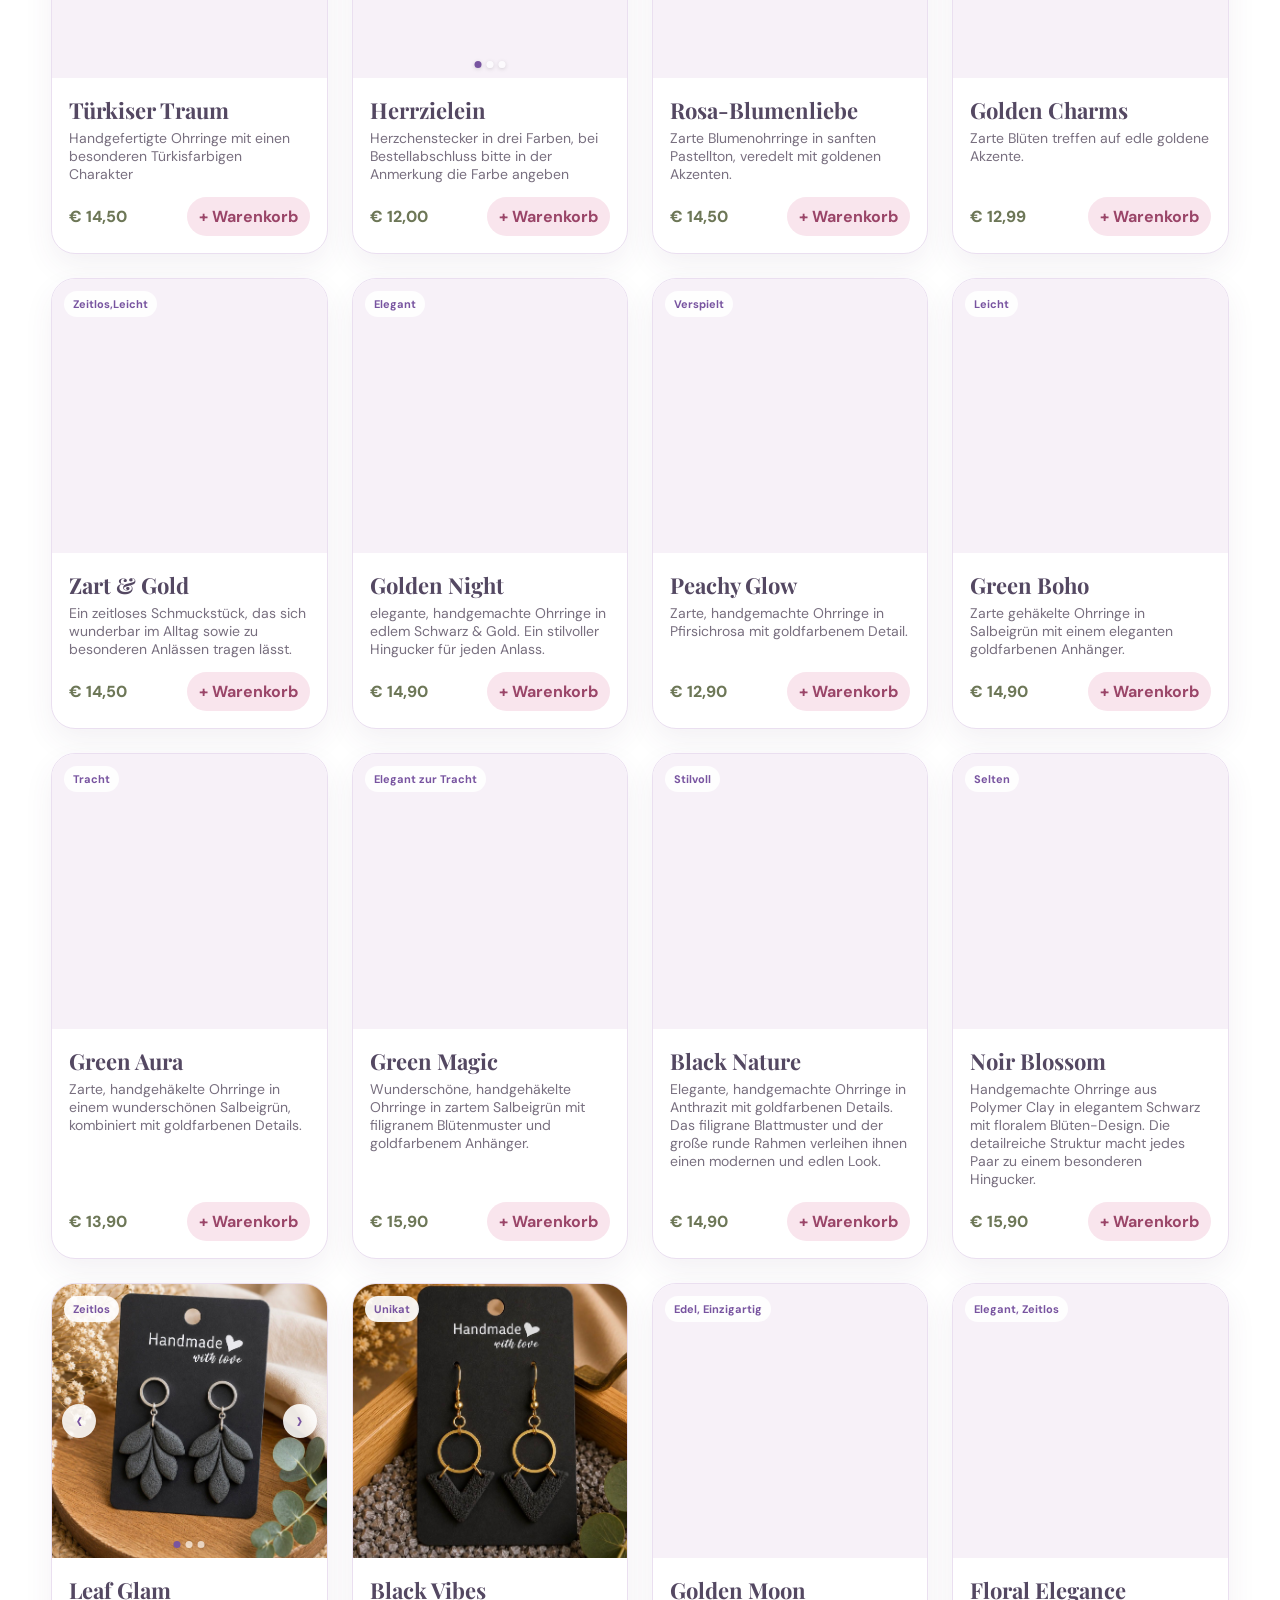
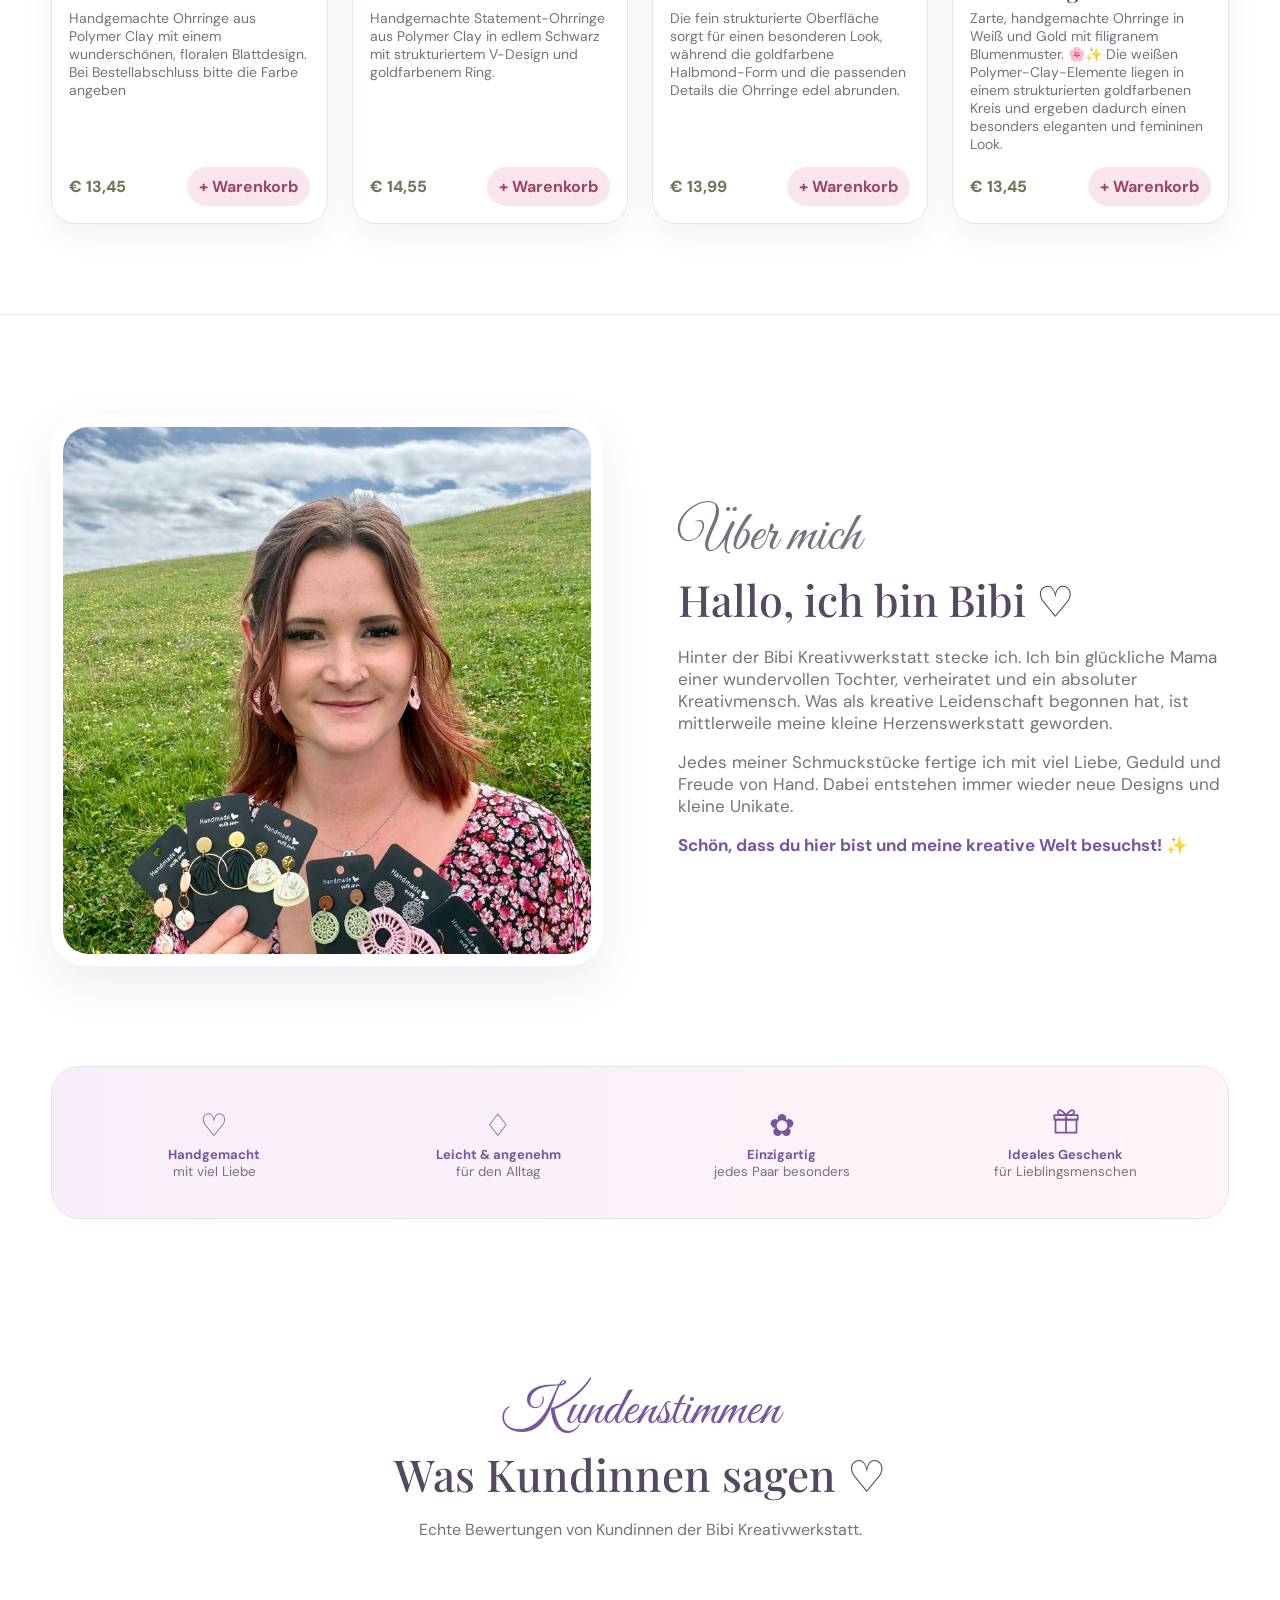
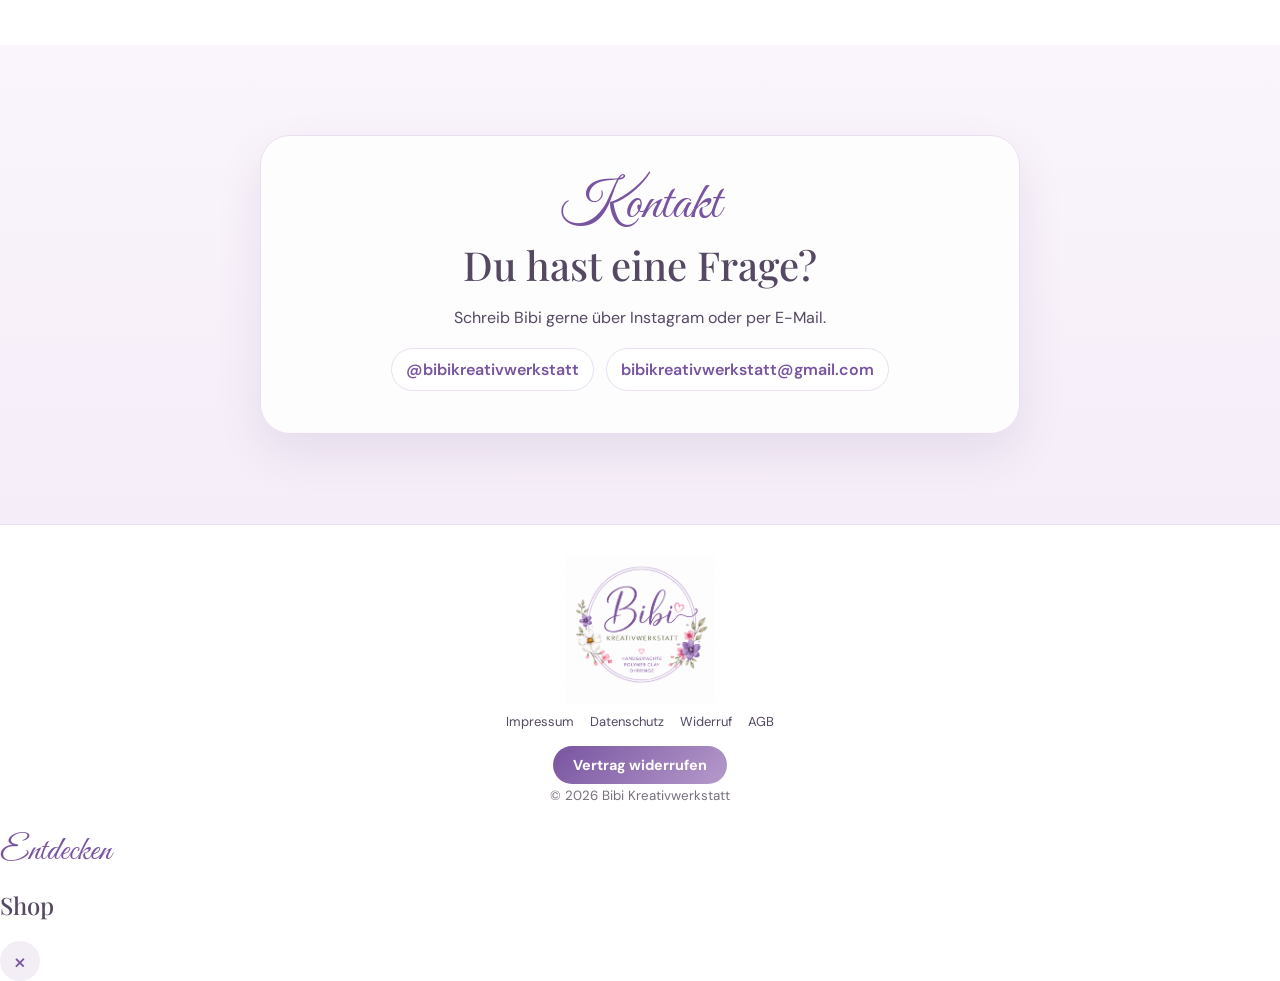
==== commit 2c389ea7: "Update index.html" ====
--- a/index.html
+++ b/index.html
@@ -175,6 +175,27 @@
 
 <div id="overlay" class="overlay"></div>
 
+<aside id="categoryMenu" class="category-menu">
+  <div class="category-menu-header">
+    <div>
+      <p class="script small-script">Entdecken</p>
+      <h2>Shop</h2>
+    </div>
+
+    <button
+      type="button"
+      id="closeCategoryMenu"
+      class="close-btn"
+      aria-label="Shop-Menü schließen"
+    >
+      ×
+    </button>
+  </div>
+
+  <nav id="categoryMenuContent" class="category-menu-content">
+  </nav>
+</aside>
+  
 <aside id="cartDrawer" class="cart">
   <div class="cart-header">
     <div>
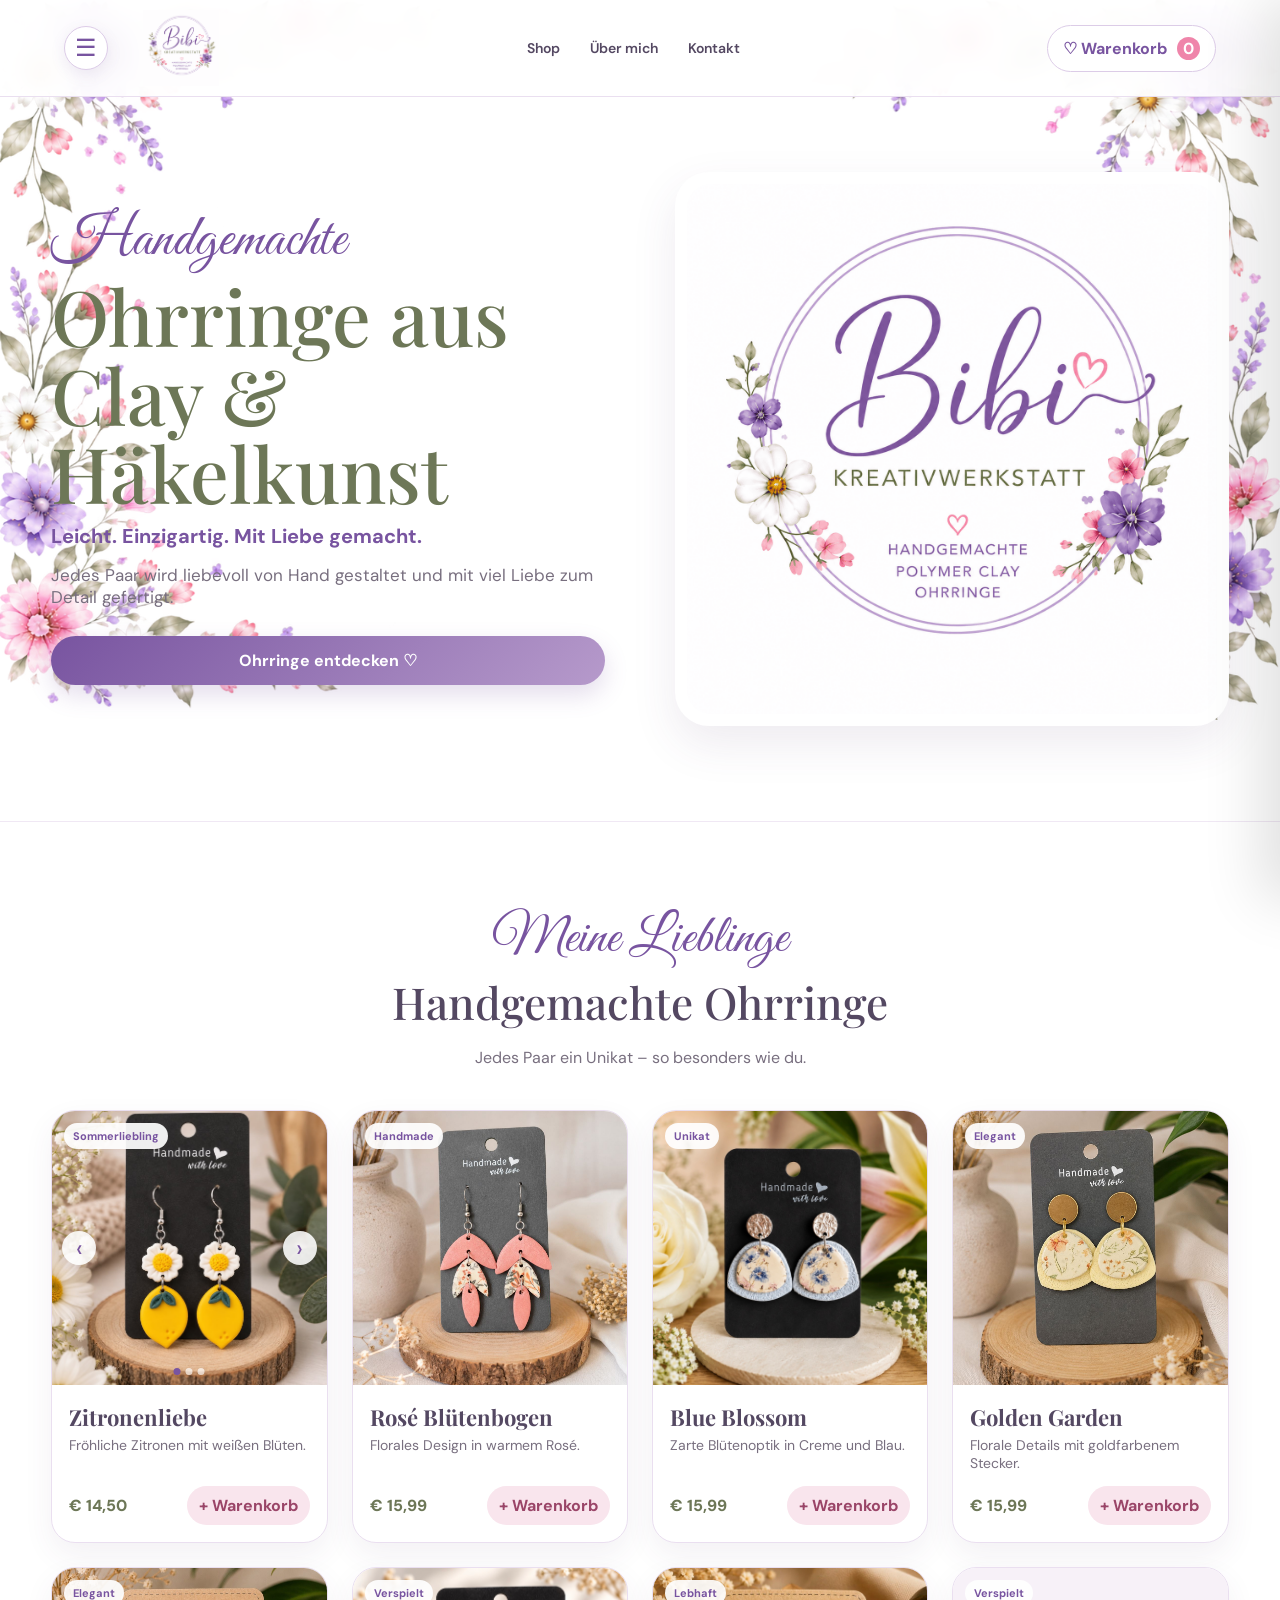
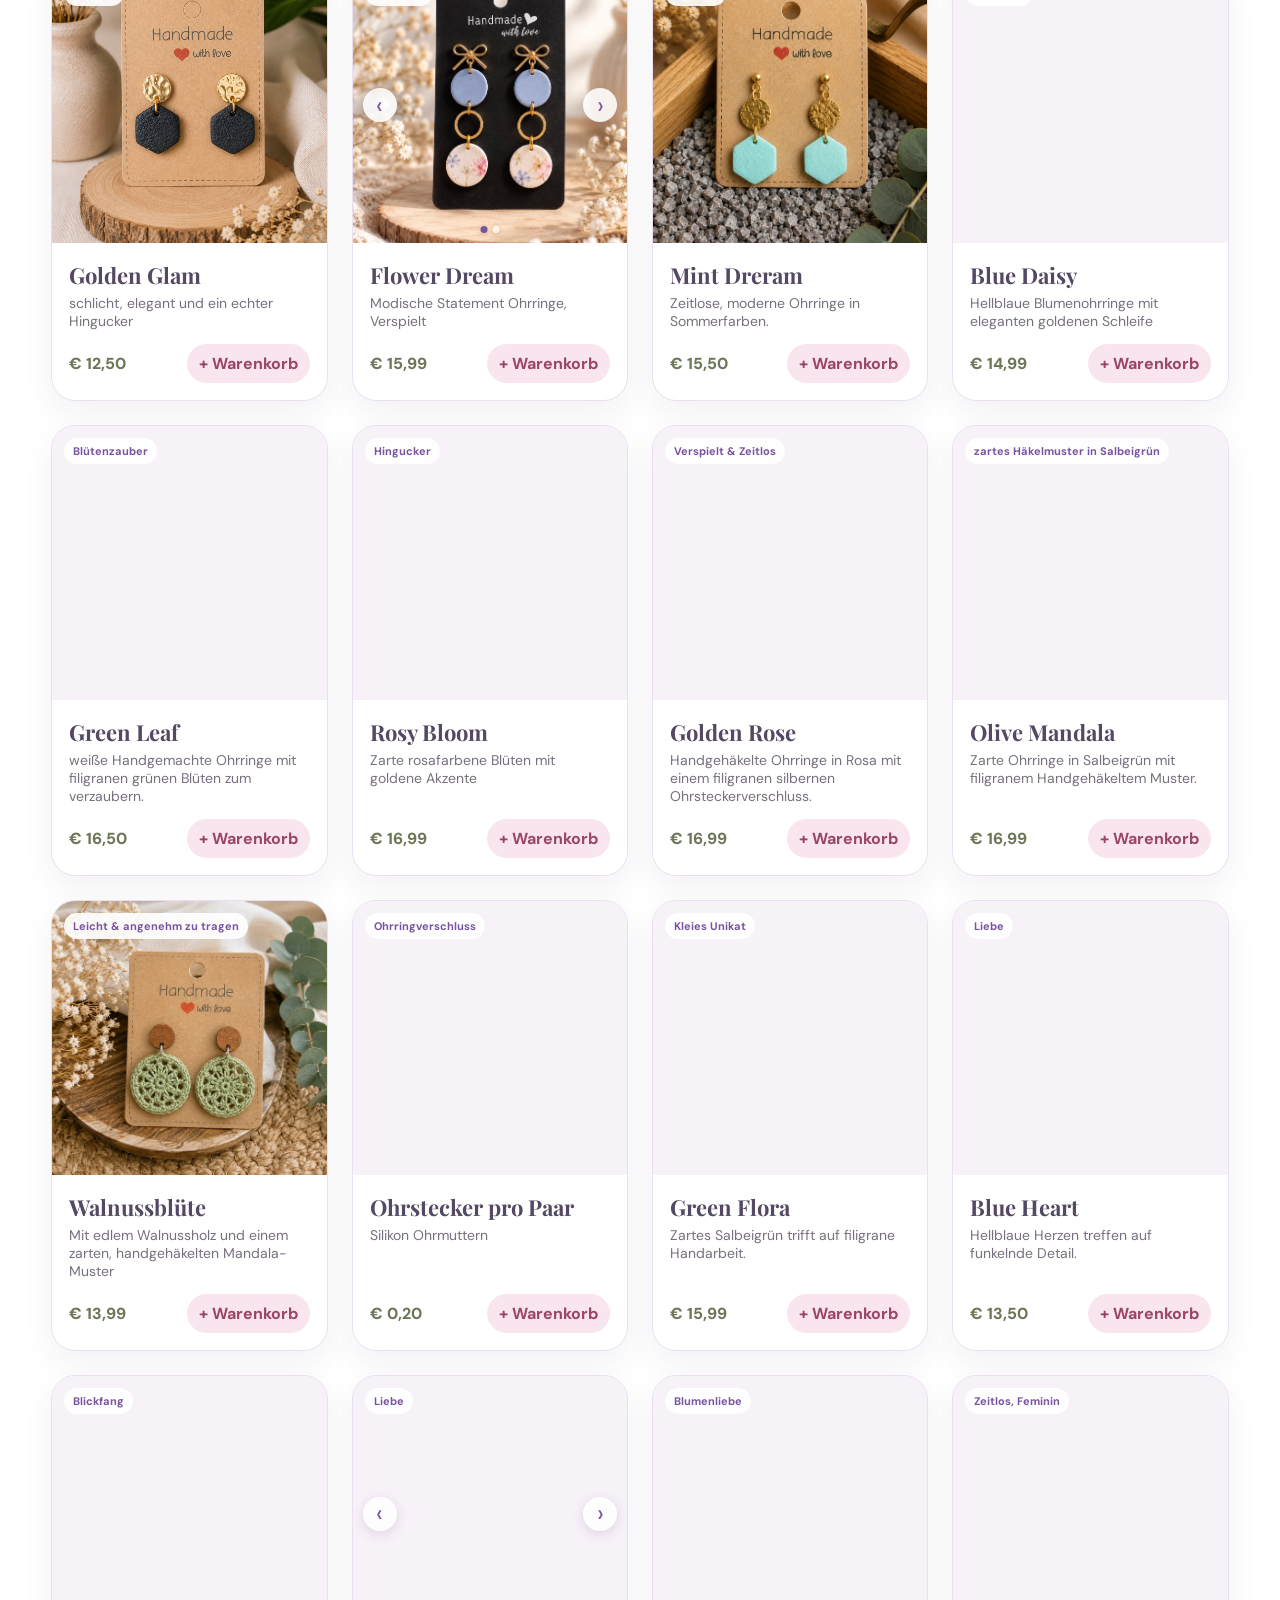
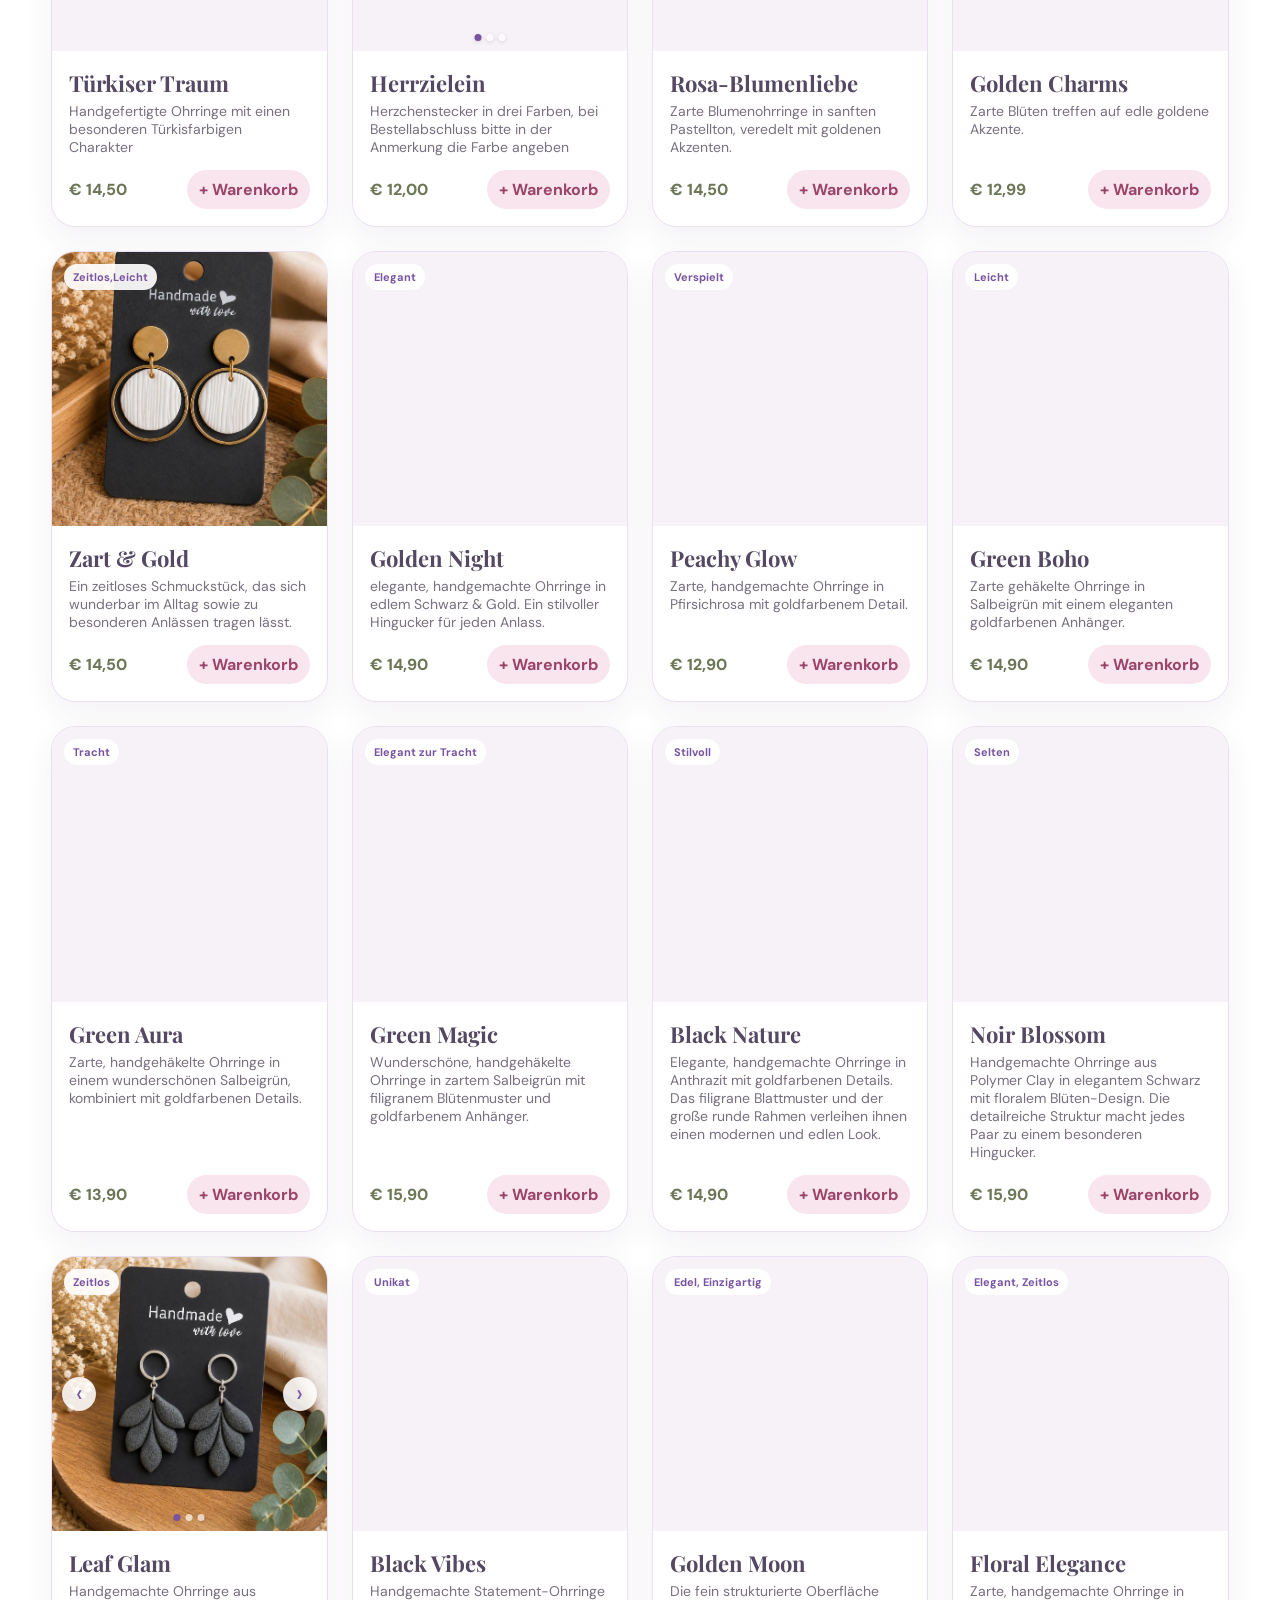
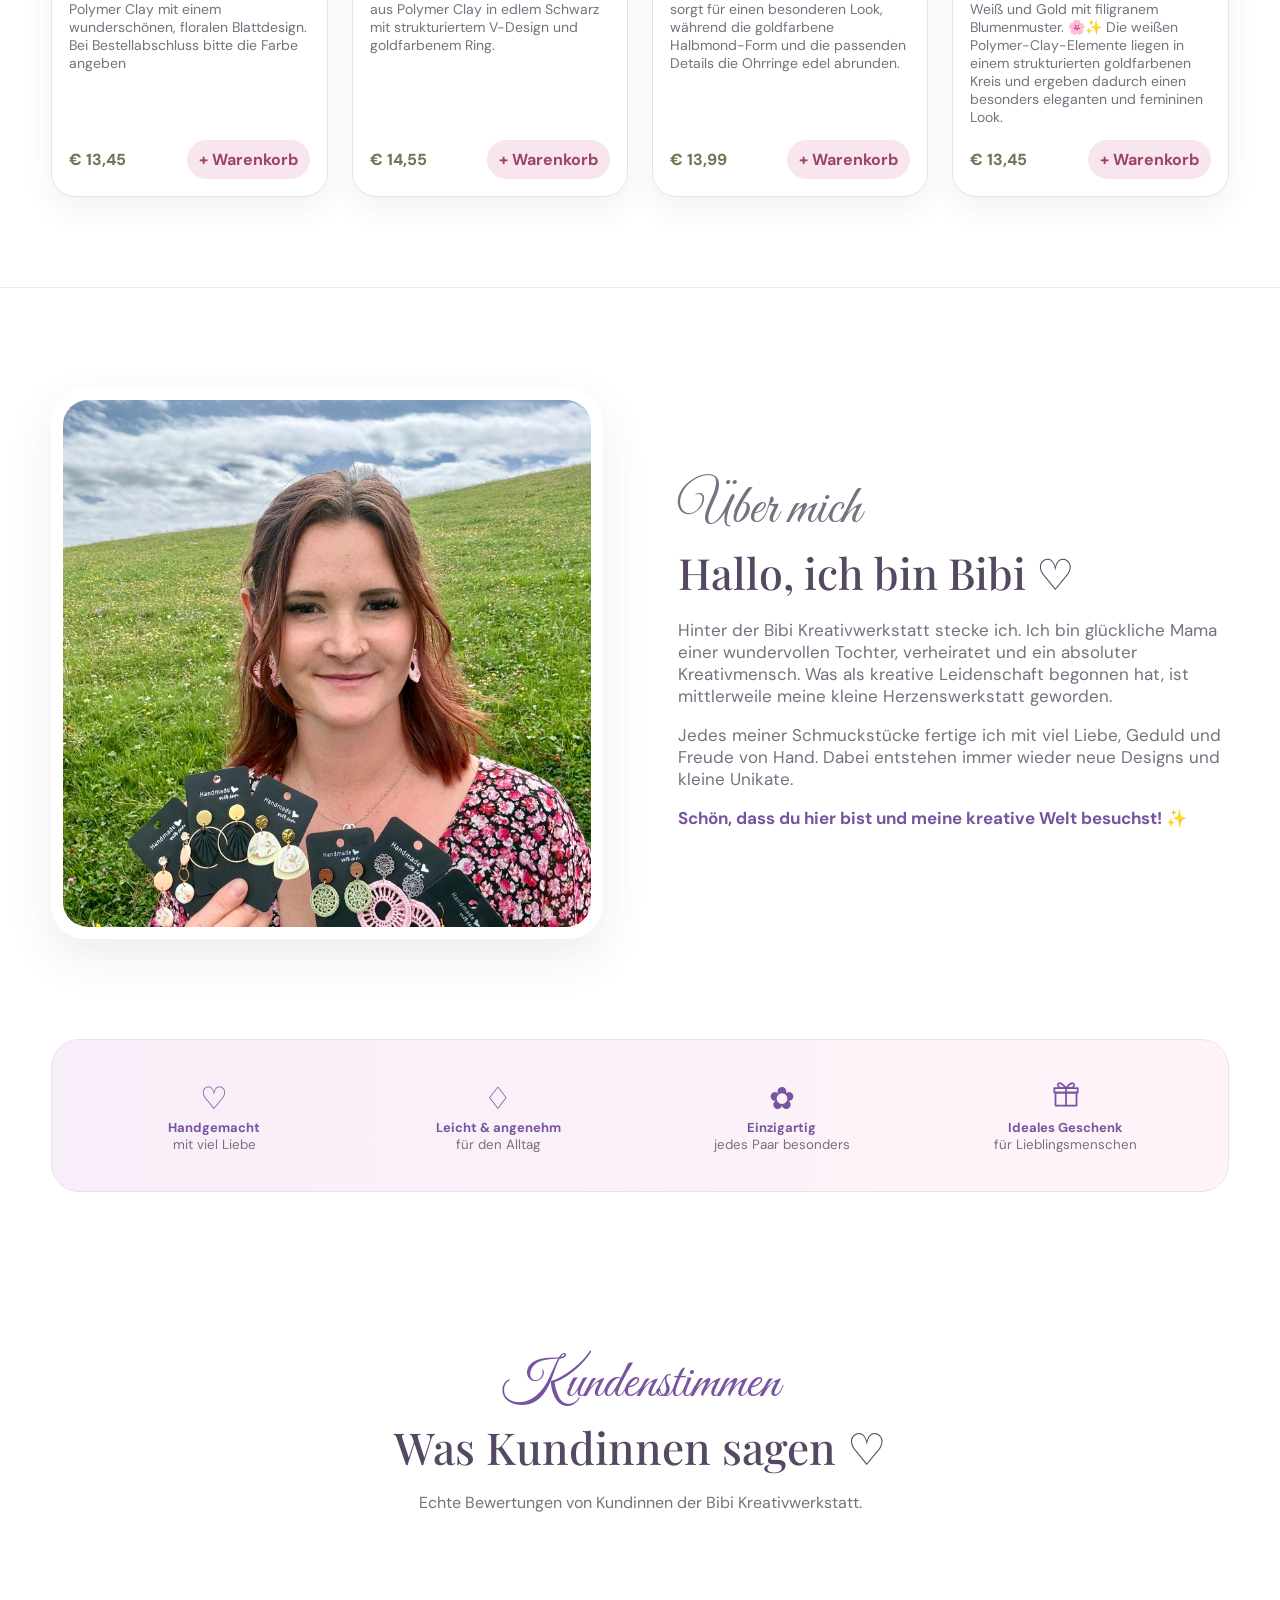
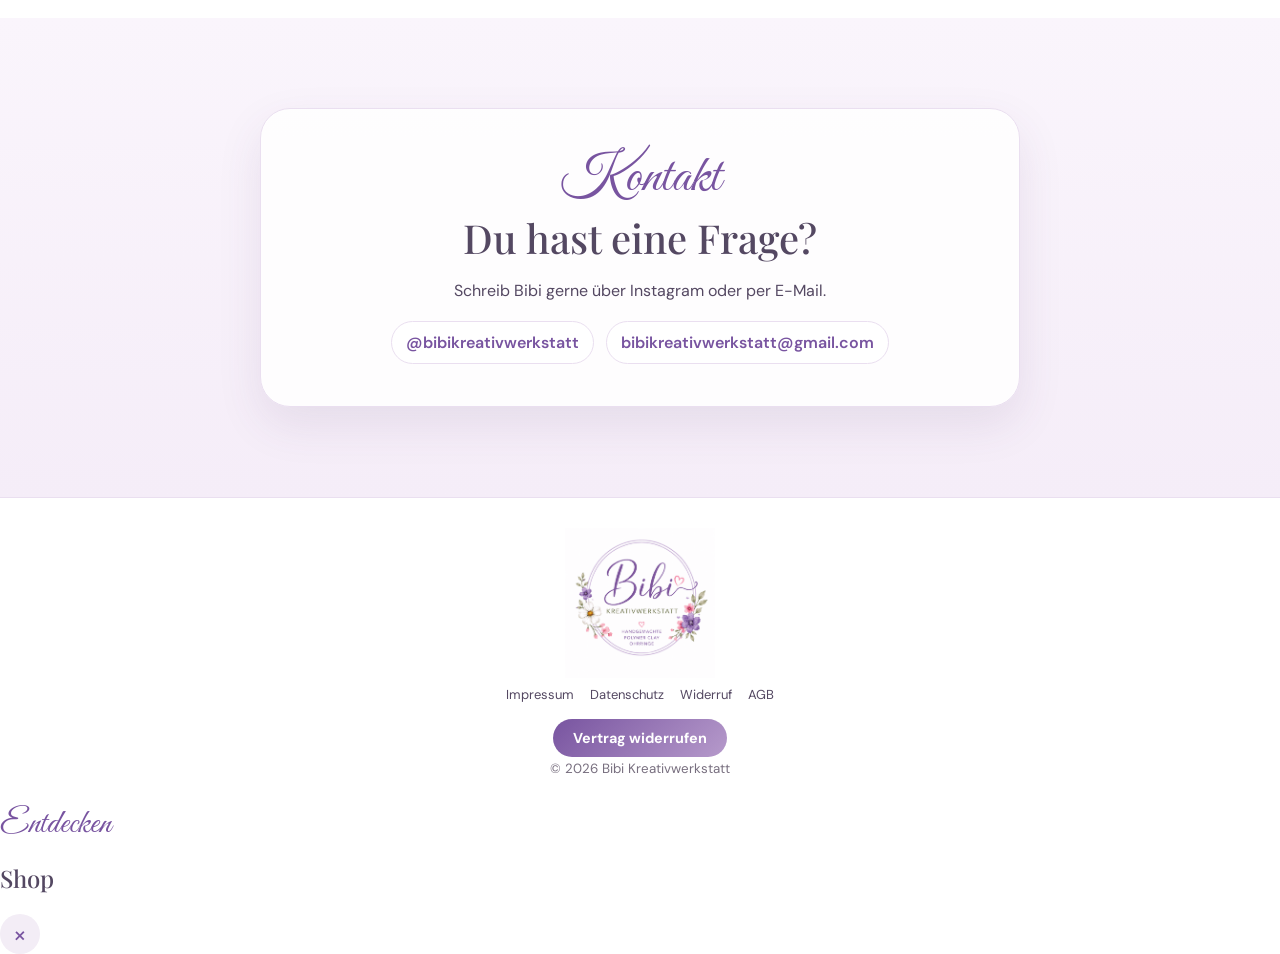
==== commit efae20f3: "Update index.html" ====
--- a/index.html
+++ b/index.html
@@ -53,22 +53,7 @@
   <button id="openCart" class="cart-btn">♡ Warenkorb <span id="cartCount">0</span></button>
 </header>
 
-<aside id="categoryMenu" class="category-menu">
-  <div class="category-menu-header">
-    <span>Shop</span>
-    <button
-      type="button"
-      id="closeCategoryMenu"
-      class="category-menu-close"
-      aria-label="Shop-Menü schließen"
-    >
-      ×
-    </button>
-  </div>
-
-  <nav id="categoryMenuContent" class="category-menu-content">
-  </nav>
-</aside>
+
   
 <main>
   <section class="hero" id="start">
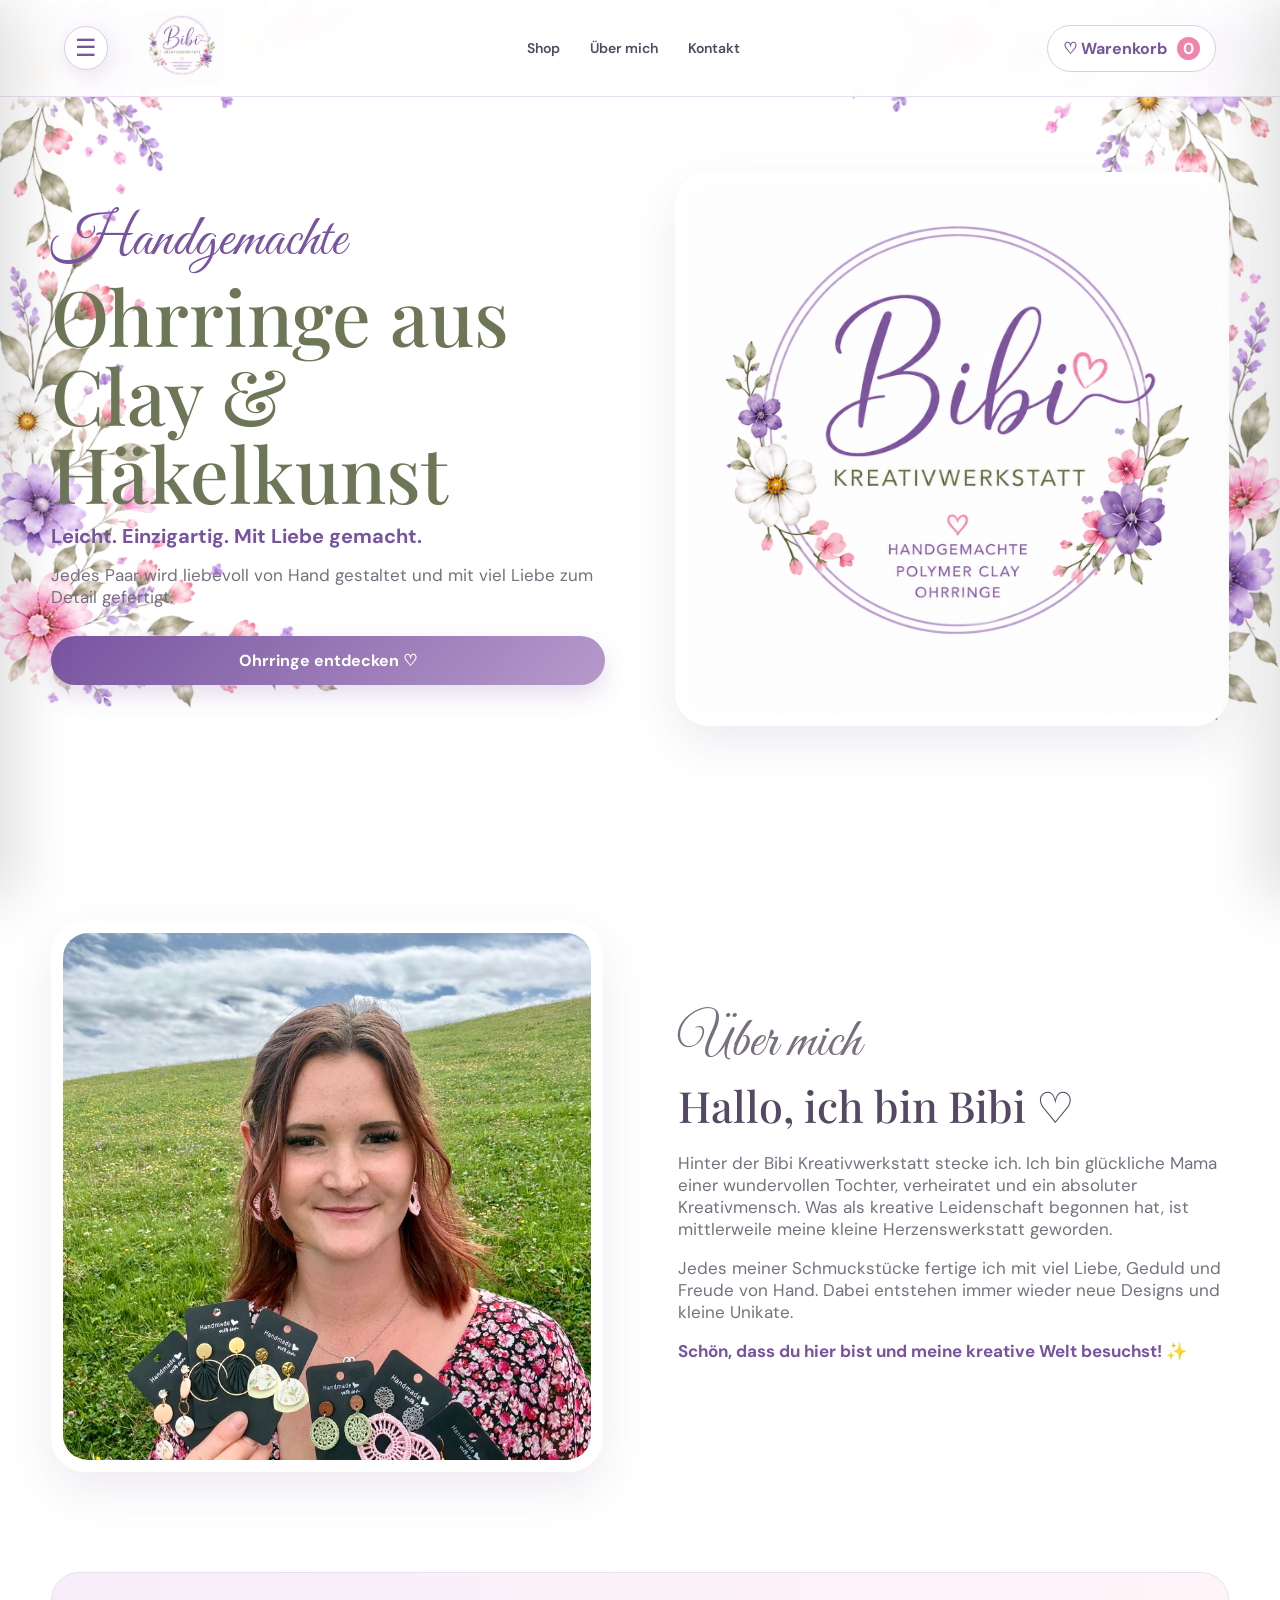
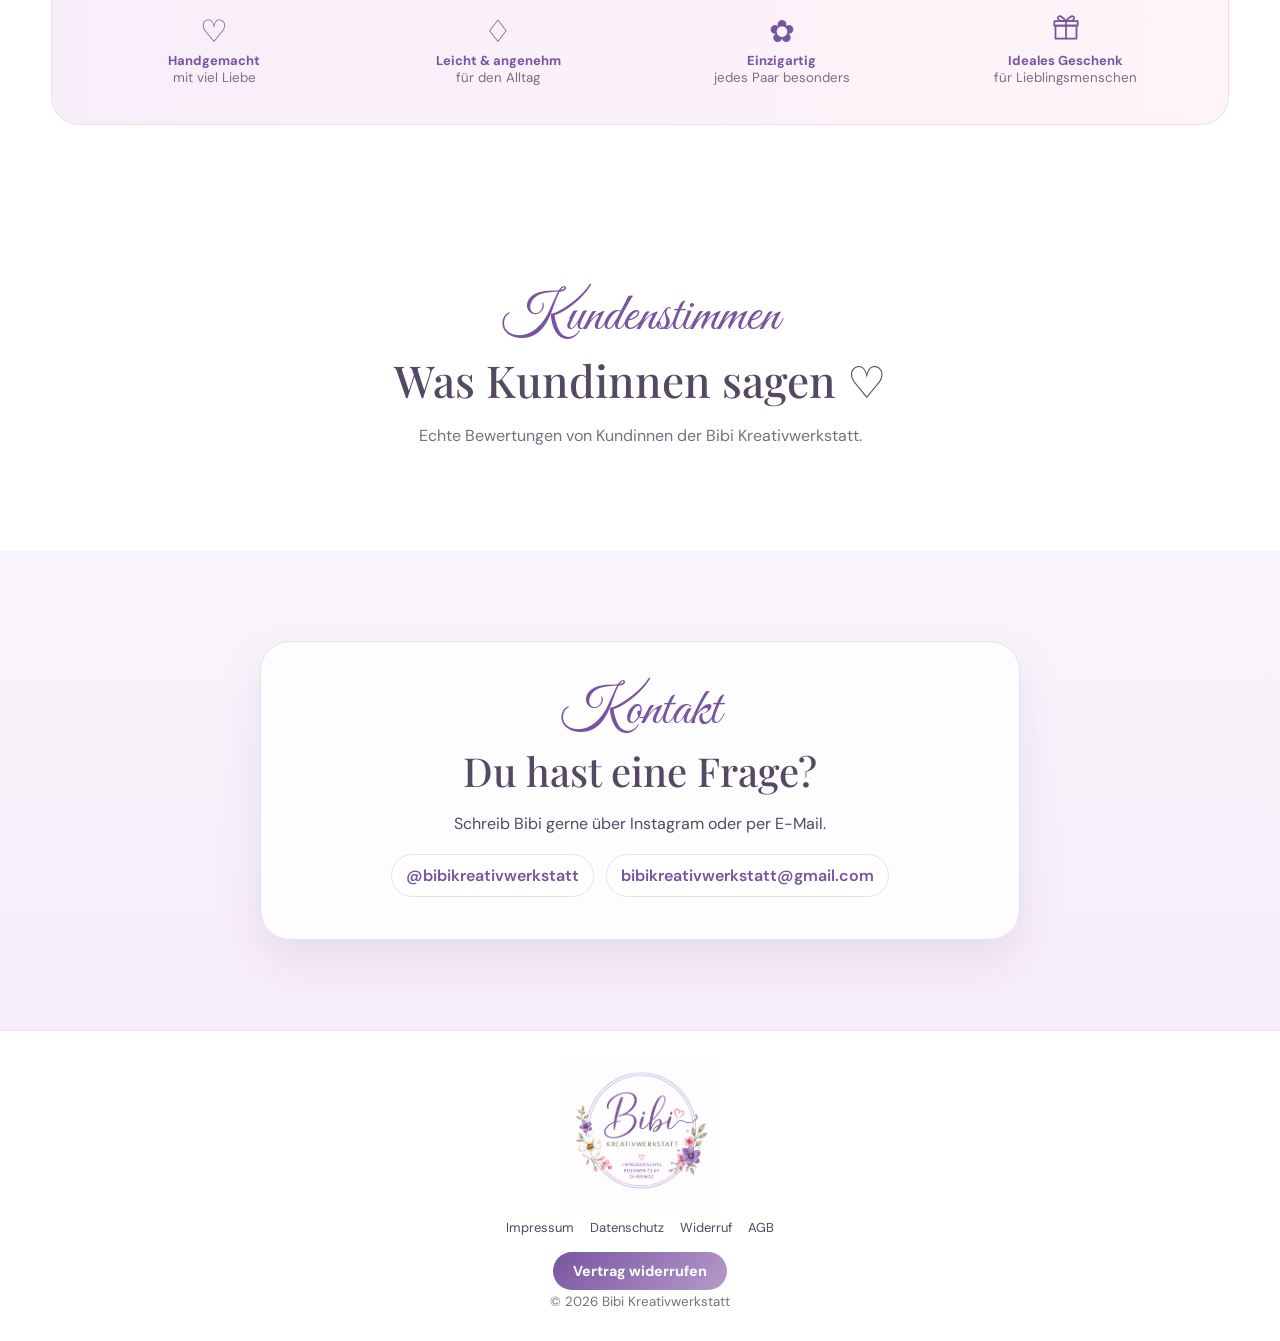
==== commit 809f2910: "Update index.html" ====
--- a/index.html
+++ b/index.html
@@ -163,8 +163,8 @@
 <aside id="categoryMenu" class="category-menu">
   <div class="category-menu-header">
     <div>
-      <p class="script small-script">Entdecken</p>
-      <h2>Shop</h2>
+     <p class="script small-script">Shop</p>
+<h2>Entdecken</h2>
     </div>
 
     <button
--- a/styles.css
+++ b/styles.css
@@ -58,6 +58,148 @@
 .category-menu-button:hover{
   background:var(--pink-soft);
   transform:scale(1.04);
+}
+
+.category-menu{
+  position:fixed;
+  top:0;
+  bottom:0;
+  left:0;
+  z-index:40;
+
+  width:min(390px,92vw);
+  background:white;
+
+  display:flex;
+  flex-direction:column;
+
+  transform:translateX(-100%);
+  transition:transform .3s ease;
+
+  box-shadow:20px 0 55px rgba(0,0,0,.12);
+}
+
+.category-menu.open{
+  transform:translateX(0);
+}
+
+.category-menu-header{
+  display:flex;
+  align-items:center;
+  justify-content:space-between;
+
+  padding:22px;
+  border-bottom:1px solid var(--line);
+}
+
+.category-menu-header h2{
+  margin:0;
+  font-size:30px;
+}
+
+.category-menu-header p{
+  margin:0;
+}
+
+.category-menu-content{
+  display:flex !important;
+  flex-direction:column;
+  align-items:stretch;
+  justify-content:flex-start;
+  gap:8px;
+
+  padding:20px 22px;
+  overflow-y:auto;
+}
+
+.category-group{
+  display:flex;
+  flex-direction:column;
+  gap:6px;
+}
+
+.category-link{
+  width:100%;
+  padding:13px 15px;
+
+  border:0;
+  border-radius:14px;
+
+  background:transparent;
+  color:var(--text);
+
+  text-align:left;
+  font-weight:600;
+
+  transition:.2s ease;
+}
+
+.category-link:hover{
+  background:var(--pink-soft);
+  color:var(--purple);
+}
+
+.category-link.active{
+  background:linear-gradient(
+    135deg,
+    var(--purple),
+    var(--purple-soft)
+  );
+  color:white;
+}
+
+.category-main{
+  margin-top:5px;
+  font-size:16px;
+}
+
+.category-sub{
+  width:calc(100% - 18px);
+  margin-left:18px;
+  padding:11px 15px;
+
+  color:var(--muted);
+  font-size:14px;
+}
+
+.category-menu-content > .category-link{
+  background:#f3edf7;
+  color:var(--purple);
+  border:1px solid #e4d7ec;
+}
+
+.category-main{
+  background:linear-gradient(
+    135deg,
+    #f1e9f6,
+    #f9e8ef
+  );
+  color:var(--purple);
+  border:1px solid #e6d7ed;
+  box-shadow:0 5px 14px rgba(120,84,160,.07);
+}
+
+.category-sub{
+  background:#fff7fa;
+  color:#8b6281;
+  border:1px solid #f2dce6;
+}
+
+.category-link:hover{
+  background:#eadcf2;
+  color:var(--purple);
+  transform:translateX(3px);
+}
+
+.category-link.active{
+  background:linear-gradient(
+    135deg,
+    var(--purple),
+    var(--purple-soft)
+  );
+  color:white;
+  border-color:transparent;
+  box-shadow:0 7px 18px rgba(120,84,160,.20);
 }
 
 .logo-link img{height:76px;width:auto}
@@ -247,9 +389,30 @@
   .about-image{width:min(650px,100%);margin:auto}
 }
 @media(max-width:620px){
-  .header{grid-template-columns:auto 1fr;min-height:82px;padding:8px 13px}
-  .logo-link img{height:64px}
-  .cart-btn{justify-self:end}
+ .header{
+  grid-template-columns:1fr auto 1fr;
+  align-items:center;
+  min-height:82px;
+  padding:8px 13px;
+  gap:8px;
+}
+
+.category-menu-button{
+  justify-self:start;
+}
+
+.logo-link{
+  justify-self:center;
+}
+
+.logo-link img{
+  height:64px;
+}
+
+.cart-btn{
+  justify-self:end;
+  white-space:nowrap;
+}
   .hero{padding:45px 0 65px}
   .hero-text{
   min-height:0;
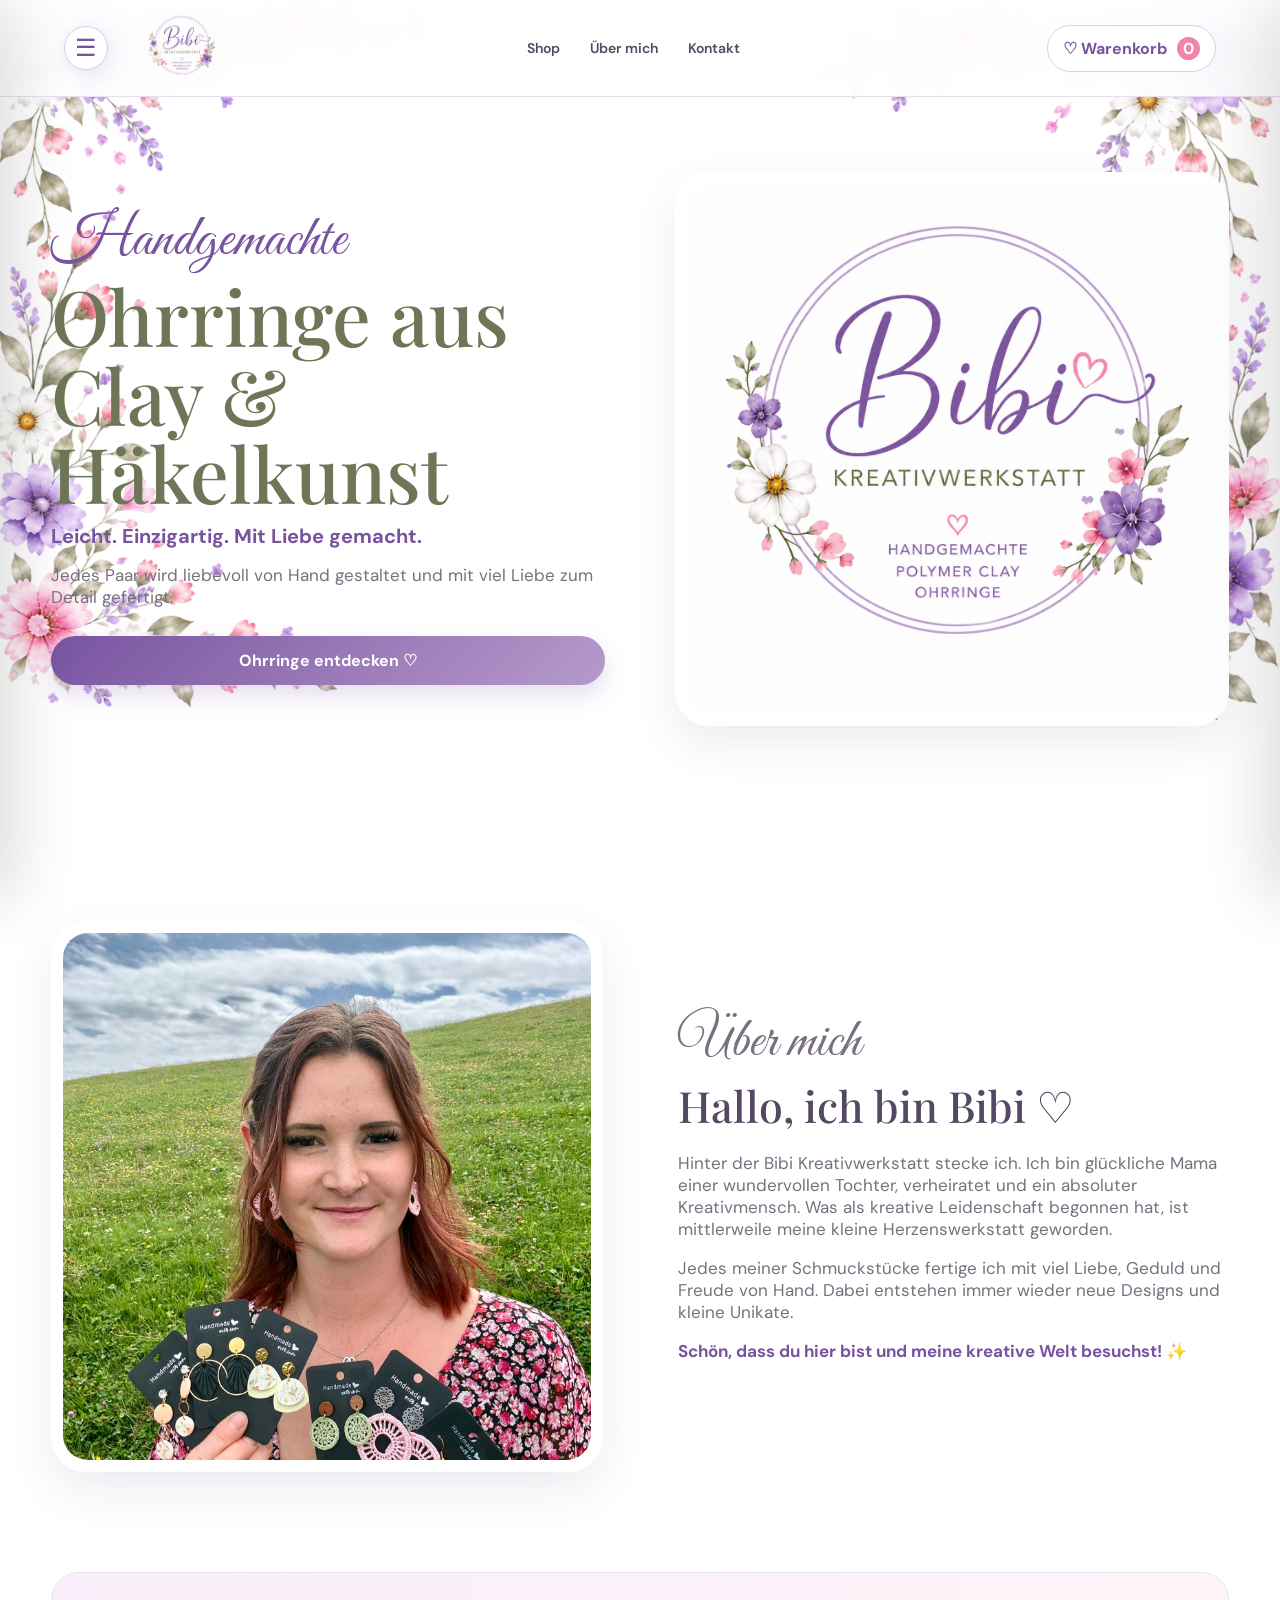
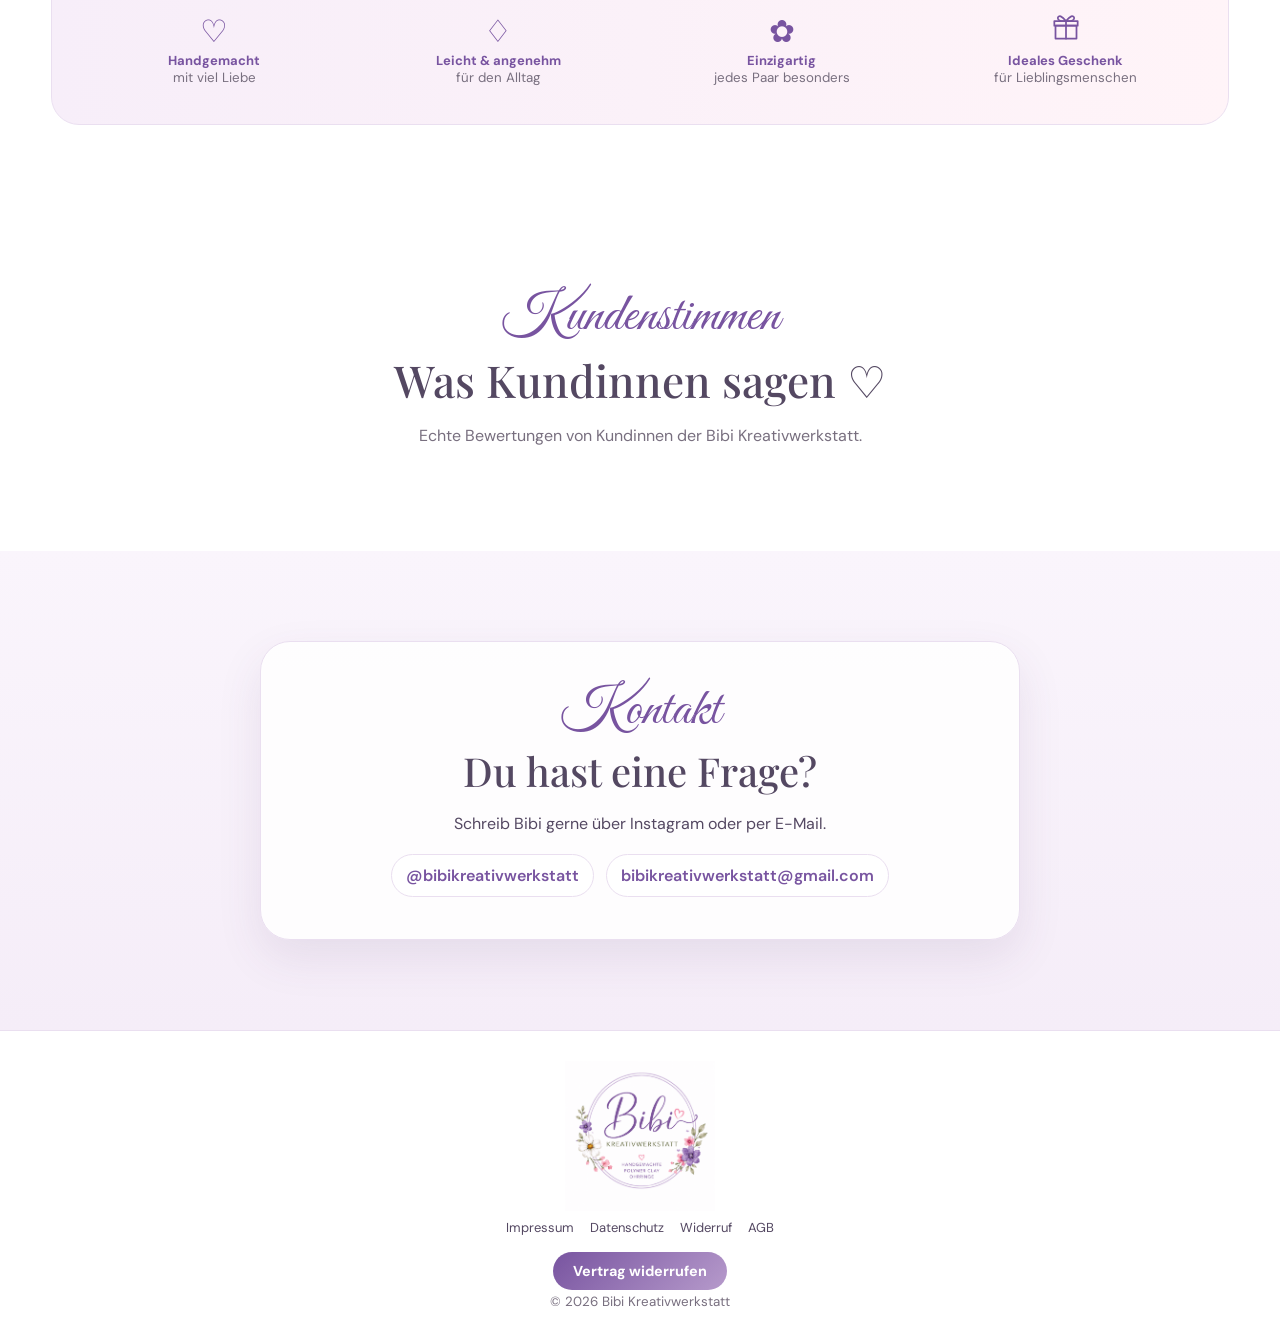
==== commit 5ac104a2: "Update index.html" ====
--- a/index.html
+++ b/index.html
@@ -478,6 +478,14 @@
     alt=""
   >
 
+<div
+  id="lightboxAiLabel"
+  class="ai-image-label lightbox-ai-label"
+  hidden
+>
+  KI-generierte Produktdarstellung
+</div>
+  
   <button
     type="button"
     id="lightboxNext"
--- a/styles.css
+++ b/styles.css
@@ -163,43 +163,37 @@
 }
 
 .category-menu-content > .category-link{
-  background:#f3edf7;
+  background:transparent;
   color:var(--purple);
-  border:1px solid #e4d7ec;
+  border:0;
 }
 
 .category-main{
-  background:linear-gradient(
-    135deg,
-    #f1e9f6,
-    #f9e8ef
-  );
+  background:transparent;
   color:var(--purple);
-  border:1px solid #e6d7ed;
-  box-shadow:0 5px 14px rgba(120,84,160,.07);
+  border:0;
+  box-shadow:none;
 }
 
 .category-sub{
-  background:#fff7fa;
-  color:#8b6281;
-  border:1px solid #f2dce6;
+  background:transparent;
+  color:#9274aa;
+  border:0;
+  font-weight:500;
 }
 
 .category-link:hover{
-  background:#eadcf2;
-  color:var(--purple);
+  background:transparent;
+  color:var(--pink);
   transform:translateX(3px);
 }
 
 .category-link.active{
-  background:linear-gradient(
-    135deg,
-    var(--purple),
-    var(--purple-soft)
-  );
-  color:white;
-  border-color:transparent;
-  box-shadow:0 7px 18px rgba(120,84,160,.20);
+  background:transparent;
+  color:var(--pink);
+  border:0;
+  box-shadow:none;
+  font-weight:700;
 }
 
 .logo-link img{height:76px;width:auto}
@@ -730,9 +724,10 @@
 }
 @media (max-width: 768px) {
   body::before {
-    position: absolute;
+    position: fixed;
+    inset: 82px 0 0 0;
     background-image: url("/media/blumen-hintergrund-mobil.png");
-    background-size: 100% auto;
+    background-size: 100% 100%;
     background-position: top center;
     background-repeat: no-repeat;
     opacity: 0.25;
